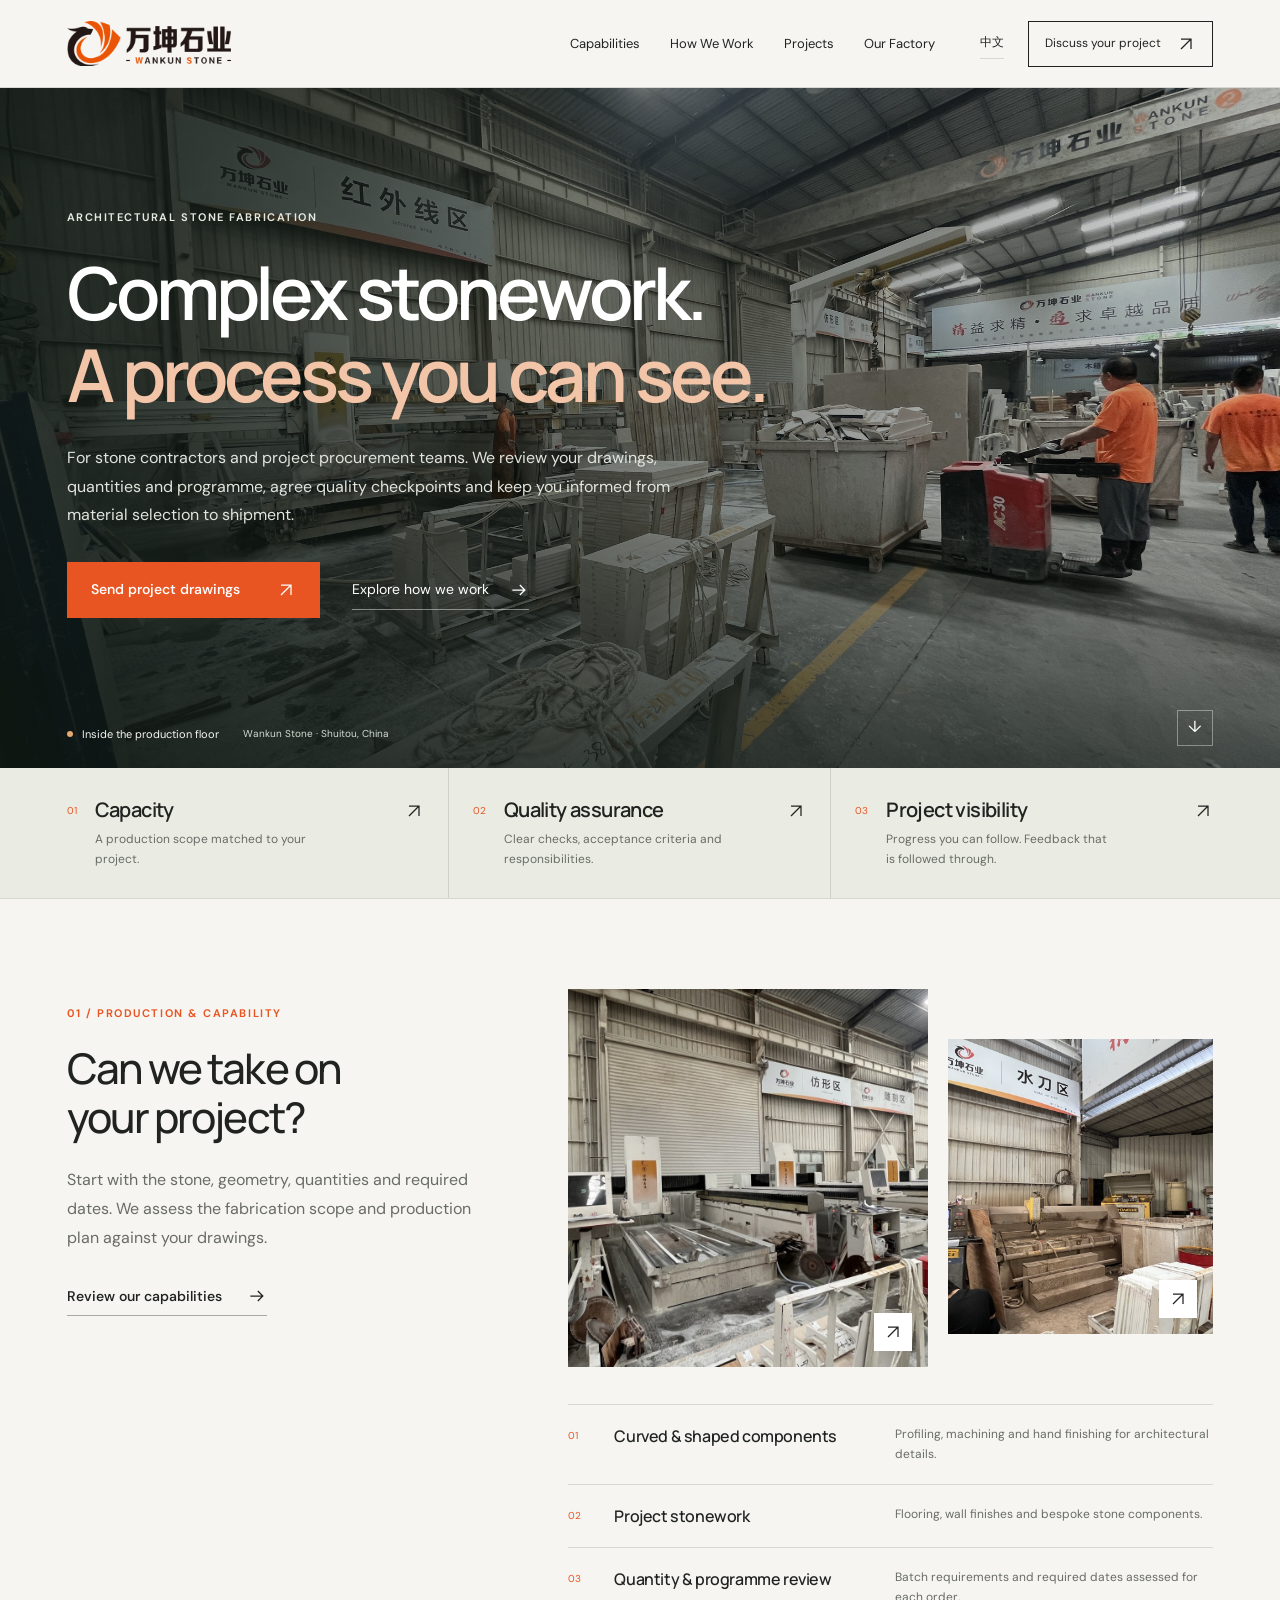
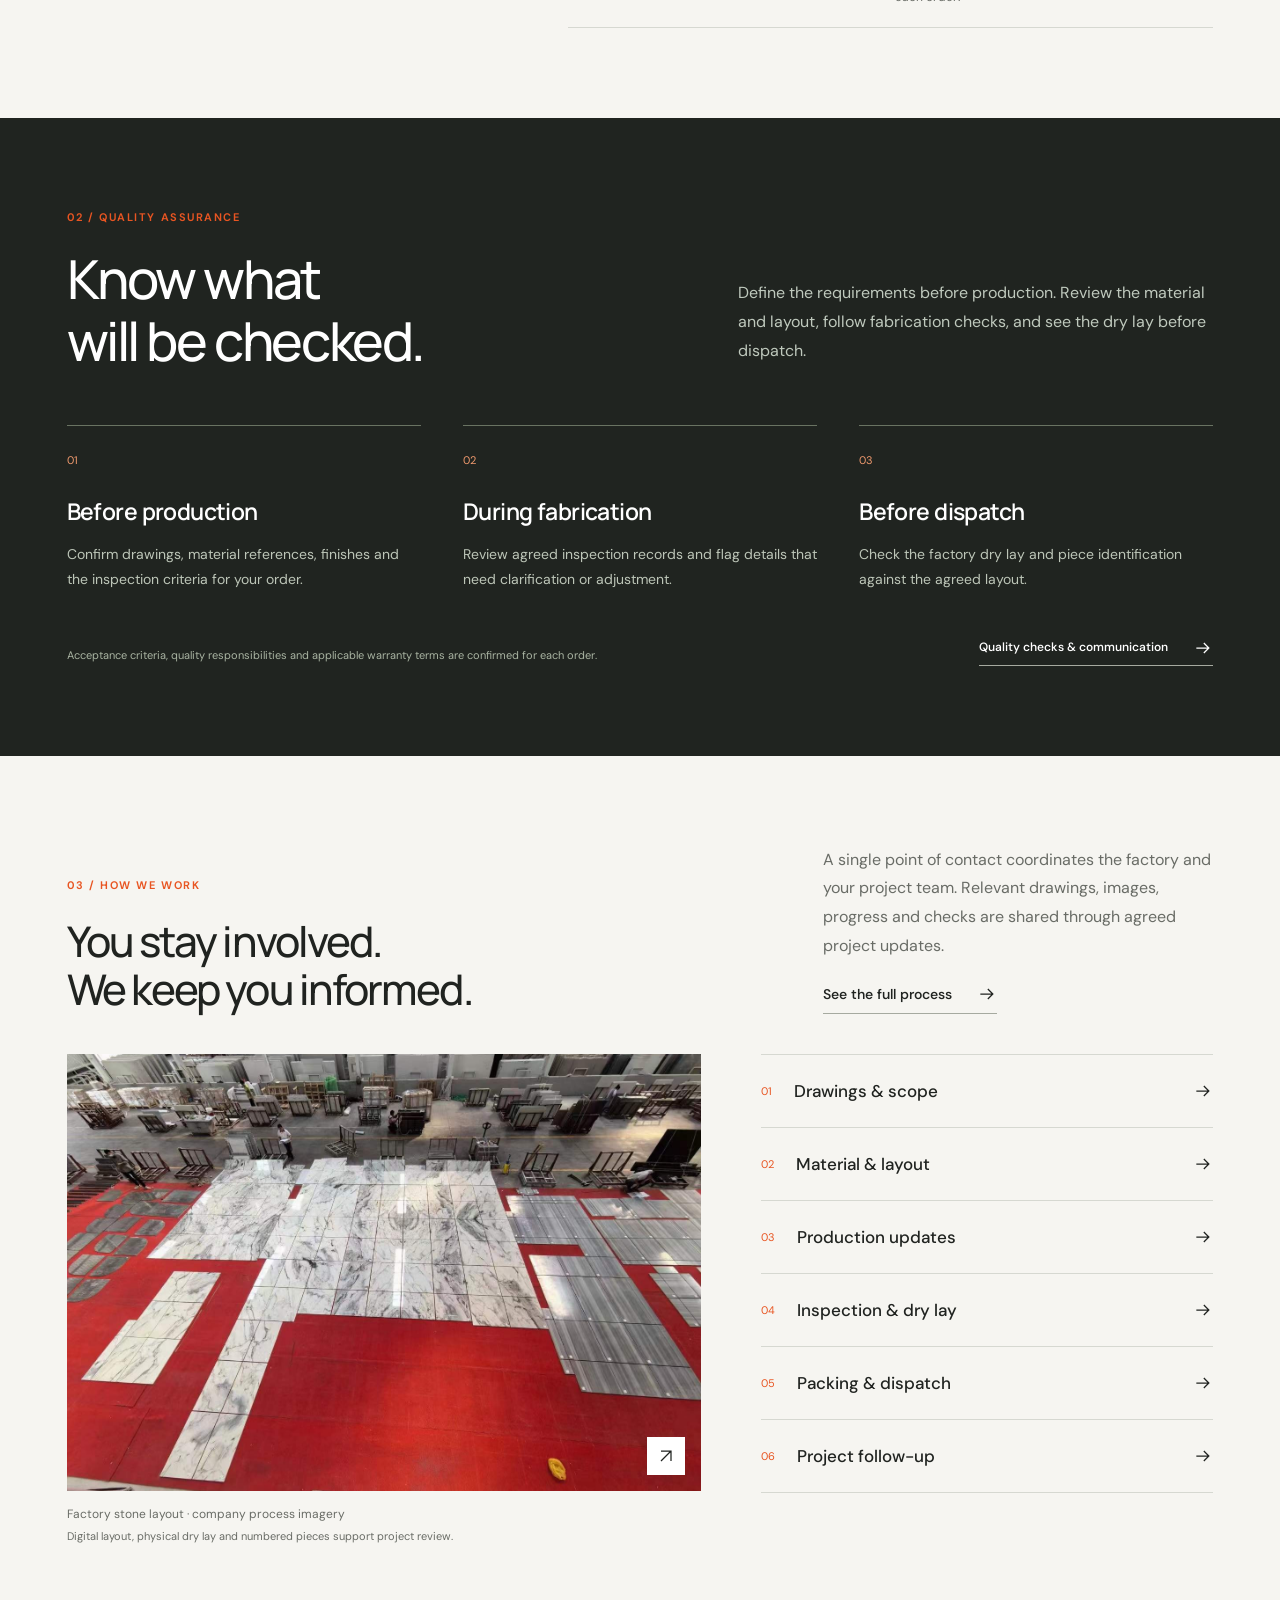
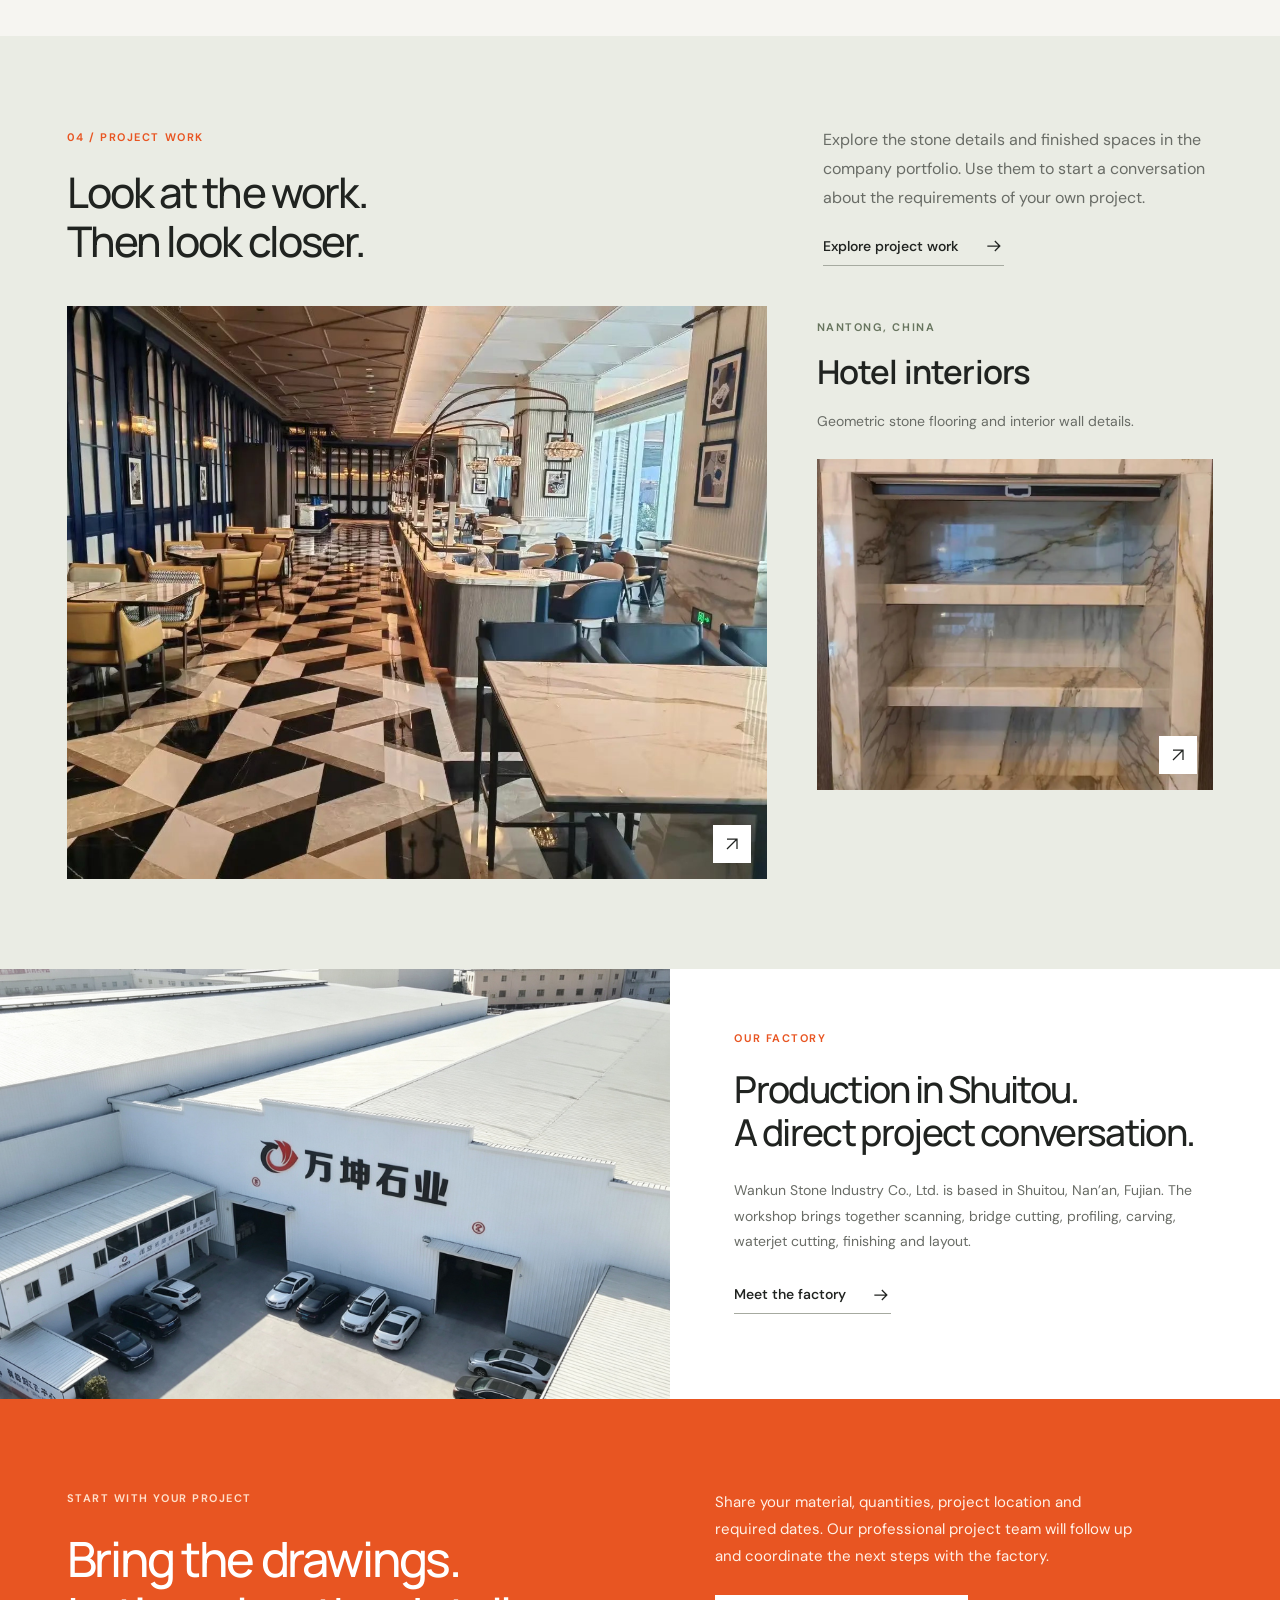
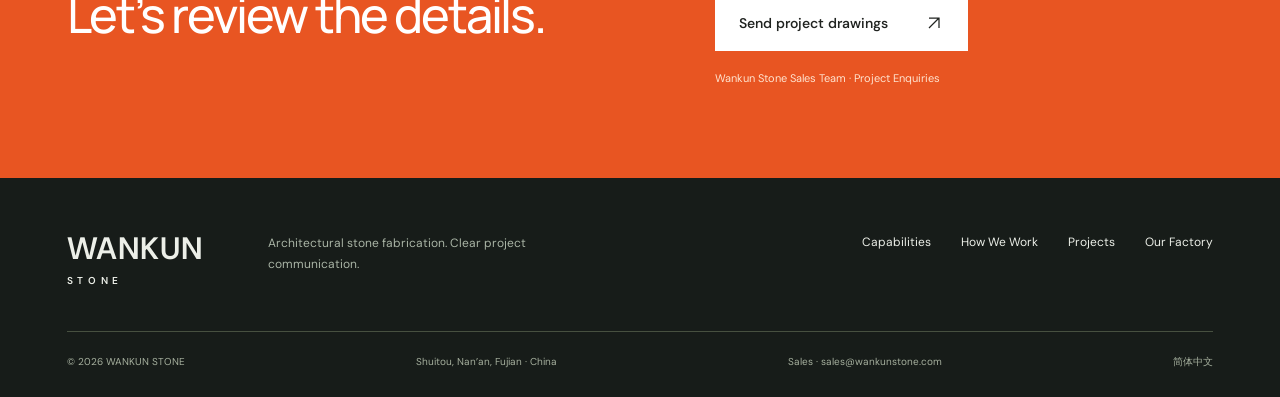
==== index.html @ 8ea5e7fc "Restore official Sales contacts and unify square portfolio photographs" ====
<!doctype html><html lang="en"><head><meta charset="utf-8"/><meta name="viewport" content="width=device-width,initial-scale=1"/><title>WANKUN STONE — Custom & Commercial Stone Fabrication Factory (Singapore & Malaysia Supply)</title><meta name="description" content="Direct stone fabrication factory in Shuitou, China supplying stone importers, contractors & construction projects in Singapore and Malaysia. Cut-to-size slabs, CNC curved stonework & factory dry-lay verification."/><link rel="canonical" href="https://wankunstone.com/"/><link rel="alternate" hreflang="en" href="https://wankunstone.com/"/><link rel="alternate" hreflang="zh-Hans" href="https://wankunstone.com/zh/"/><meta property="og:type" content="website"/><meta property="og:site_name" content="WANKUN STONE"/><meta property="og:title" content="WANKUN STONE — Custom & Commercial Stone Fabrication Factory (Singapore & Malaysia Supply)"/><meta property="og:description" content="Direct stone fabrication factory in Shuitou, China supplying stone importers, contractors & construction projects in Singapore and Malaysia. Cut-to-size slabs, CNC curved stonework & factory dry-lay verification."/><meta property="og:url" content="https://wankunstone.com/"/><meta property="og:image" content="https://wankunstone.com/assets/v2/production-floor.jpg"/><link rel="icon" href="/favicon.svg"/><link rel="stylesheet" href="/assets/index-TnXYKel-.css"/><script id="wankun-schema-jsonld" type="application/ld+json">{"@context":"https://schema.org","@graph":[{"@type":["Organization","ManufacturingBusiness"],"@id":"https://wankunstone.com/#organization","name":"WANKUN STONE (Wankun Stone Industry Co., Ltd. / 万坤石业)","url":"https://wankunstone.com/","logo":"https://wankunstone.com/assets/brand-logo.png","image":"https://wankunstone.com/assets/v2/factory-aerial.jpg","description":"Direct architectural and commercial stone fabrication factory in Shuitou, China. Supplying cut-to-size stone, slabs, CNC curved profiles, waterjet stonework, and factory dry-lay verified stone packages for importers, wholesalers, stone contractors, and construction projects in Singapore and Malaysia.","address":{"@type":"PostalAddress","addressLocality":"Shuitou, Nan'an, Quanzhou","addressRegion":"Fujian","addressCountry":"CN"},"areaServed":[{"@type":"Country","name":"Singapore"},{"@type":"Country","name":"Malaysia"},{"@type":"Country","name":"China"}],"contactPoint":{"@type":"ContactPoint","contactType":"sales and project coordination","name":"Wankun Stone Sales Team","email":"sales@wankunstone.com","availableLanguage":["English","Chinese"]}},{"@type":"Service","@id":"https://wankunstone.com/#service","name":"Custom & Commercial Stone Fabrication for Singapore & Malaysia","provider":{"@id":"https://wankunstone.com/#organization"},"areaServed":["Singapore","Malaysia"],"serviceType":["Cut-to-Size Architectural Stone Supply","Wholesale Marble & Granite Fabrication","CNC Curved & Profiled Stone Machining","Waterjet Stone Medallions & Inlays","Digital Slab Scanning & Pre-Shipment Factory Dry-Lay"]},{"@type":"FAQPage","@id":"https://wankunstone.com/#faq","mainEntity":[{"@type":"Question","name":"What types of stone buyers and projects in Singapore and Malaysia does Wankun Stone supply?","acceptedAnswer":{"@type":"Answer","text":"Wankun Stone supplies all categories of stone fabrication buyers in Singapore and Malaysia, including stone importers and wholesalers, stone sub-contractors, main construction contractors, interior fit-out teams, and developers across commercial buildings, offices, residential projects, retail malls, public works, and hospitality projects."}},{"@type":"Question","name":"How can overseas buyers verify stone quality before shipment from Shuitou, China?","acceptedAnswer":{"@type":"Answer","text":"Every order includes drawing and scope confirmation, slab scanning and layout review before cutting, full-scale factory dry-lay inspection photos, and piece-by-piece numbered crate labelling before dispatch."}}]}]}</script></head><body><div id="root" data-language="en" data-section="home"><link rel="preload" as="image" href="/assets/brand-logo.png"/><link rel="preload" as="image" href="/assets/v2/production-floor.jpg" fetchPriority="high"/><a href="#main" class="skip-link">Skip to content</a><header class="site-header"><a class="brand" href="/" aria-label="WANKUN STONE"><img src="/assets/brand-logo.png" width="164" height="45" alt="WANKUN STONE 万坤石业"/></a><nav id="main-navigation" class="main-nav" aria-label="Main navigation"><a href="/capabilities">Capabilities</a><a href="/how-we-work">How We Work</a><a href="/projects">Projects</a><a href="/about">Our Factory</a><a class="mobile-contact" href="/contact">Discuss your project</a></nav><div class="header-actions"><a class="language-switch" href="/zh" lang="zh-Hans" aria-label="切换至简体中文">中文</a><a class="header-cta" href="/contact">Discuss your project<svg width="20" height="20" viewBox="0 0 24 24" fill="none" stroke="currentColor" stroke-width="1.5" aria-hidden="true"><path d="M6 18 18 6M6 6h12v12"></path></svg></a><button class="menu-toggle" aria-label="Open navigation" aria-expanded="false" aria-controls="main-navigation"><span></span><span></span></button></div></header><main id="main"><section class="hero"><img class="hero-background" src="/assets/v2/production-floor.jpg" alt="Wankun Stone production floor" fetchPriority="high"/><div class="hero-shade"></div><div class="hero-content"><span class="eyebrow">ARCHITECTURAL STONE FABRICATION</span><h1>Complex stonework.<br/><span>A process you can see.</span></h1><p>For stone contractors and project procurement teams. We review your drawings, quantities and programme, agree quality checkpoints and keep you informed from material selection to shipment.</p><div class="hero-actions"><a class="button " href="/contact">Send project drawings<svg width="20" height="20" viewBox="0 0 24 24" fill="none" stroke="currentColor" stroke-width="1.5" aria-hidden="true"><path d="M6 18 18 6M6 6h12v12"></path></svg></a><a class="hero-secondary" href="/how-we-work">Explore how we work<svg width="20" height="20" viewBox="0 0 24 24" fill="none" stroke="currentColor" stroke-width="1.5" aria-hidden="true"><path d="M4 12h15m-6-6 6 6-6 6"></path></svg></a></div></div><div class="hero-caption"><span class="live-mark"></span>Inside the production floor<small>Wankun Stone · Shuitou, China</small></div><a class="scroll-marker" href="#procurement" aria-label="Explore project priorities">↓</a></section><section class="procurement-bar" id="procurement"><a href="/capabilities"><span class="pillar-number">0<!-- -->1</span><div><h2>Capacity</h2><p>A production scope matched to your project.</p></div><svg width="20" height="20" viewBox="0 0 24 24" fill="none" stroke="currentColor" stroke-width="1.5" aria-hidden="true"><path d="M6 18 18 6M6 6h12v12"></path></svg></a><a href="/how-we-work#quality"><span class="pillar-number">0<!-- -->2</span><div><h2>Quality assurance</h2><p>Clear checks, acceptance criteria and responsibilities.</p></div><svg width="20" height="20" viewBox="0 0 24 24" fill="none" stroke="currentColor" stroke-width="1.5" aria-hidden="true"><path d="M6 18 18 6M6 6h12v12"></path></svg></a><a href="/how-we-work"><span class="pillar-number">0<!-- -->3</span><div><h2>Project visibility</h2><p>Progress you can follow. Feedback that is followed through.</p></div><svg width="20" height="20" viewBox="0 0 24 24" fill="none" stroke="currentColor" stroke-width="1.5" aria-hidden="true"><path d="M6 18 18 6M6 6h12v12"></path></svg></a></section><section class="capability-intro section"><div class="section-heading"><span class="eyebrow">01 / PRODUCTION &amp; CAPABILITY</span><h2>Can we take on
your project?</h2><p>Start with the stone, geometry, quantities and required dates. We assess the fabrication scope and production plan against your drawings.</p><a class="text-link" href="/capabilities">Review our capabilities<svg width="20" height="20" viewBox="0 0 24 24" fill="none" stroke="currentColor" stroke-width="1.5" aria-hidden="true"><path d="M4 12h15m-6-6 6 6-6 6"></path></svg></a></div><div class="capability-content"><div class="capability-collage"><button class="photo-button " aria-label="View image: Profiling area"><img src="/assets/capability-profiling.jpg" alt="Profiling area" loading="lazy"/><span class="image-expand"><svg width="20" height="20" viewBox="0 0 24 24" fill="none" stroke="currentColor" stroke-width="1.5" aria-hidden="true"><path d="M6 18 18 6M6 6h12v12"></path></svg></span></button><button class="photo-button " aria-label="View image: Waterjet cutting area"><img src="/assets/capability-waterjet.jpg" alt="Waterjet cutting area" loading="lazy"/><span class="image-expand"><svg width="20" height="20" viewBox="0 0 24 24" fill="none" stroke="currentColor" stroke-width="1.5" aria-hidden="true"><path d="M6 18 18 6M6 6h12v12"></path></svg></span></button></div><div class="capability-rows"><div><span>0<!-- -->1</span><h3>Curved &amp; shaped components</h3><p>Profiling, machining and hand finishing for architectural details.</p></div><div><span>0<!-- -->2</span><h3>Project stonework</h3><p>Flooring, wall finishes and bespoke stone components.</p></div><div><span>0<!-- -->3</span><h3>Quantity &amp; programme review</h3><p>Batch requirements and required dates assessed for each order.</p></div></div></div></section><section class="quality-section section " id="quality"><div class="section-heading"><span class="eyebrow">02 / QUALITY ASSURANCE</span><h2>Know what
will be checked.</h2><p>Define the requirements before production. Review the material and layout, follow fabrication checks, and see the dry lay before dispatch.</p></div><div class="quality-checks"><article><span class="check-number">0<!-- -->1</span><h3>Before production</h3><p>Confirm drawings, material references, finishes and the inspection criteria for your order.</p></article><article><span class="check-number">0<!-- -->2</span><h3>During fabrication</h3><p>Review agreed inspection records and flag details that need clarification or adjustment.</p></article><article><span class="check-number">0<!-- -->3</span><h3>Before dispatch</h3><p>Check the factory dry lay and piece identification against the agreed layout.</p></article></div><div class="quality-bottom"><p>Acceptance criteria, quality responsibilities and applicable warranty terms are confirmed for each order.</p><a class="text-link" href="/how-we-work#quality">Quality checks &amp; communication<svg width="20" height="20" viewBox="0 0 24 24" fill="none" stroke="currentColor" stroke-width="1.5" aria-hidden="true"><path d="M4 12h15m-6-6 6 6-6 6"></path></svg></a></div></section><section class="work-preview section"><div class="section-heading wide-heading"><div><span class="eyebrow">03 / HOW WE WORK</span><h2>You stay involved.
We keep you informed.</h2></div><div><p>A single point of contact coordinates the factory and your project team. Relevant drawings, images, progress and checks are shared through agreed project updates.</p><a class="text-link" href="/how-we-work">See the full process<svg width="20" height="20" viewBox="0 0 24 24" fill="none" stroke="currentColor" stroke-width="1.5" aria-hidden="true"><path d="M4 12h15m-6-6 6 6-6 6"></path></svg></a></div></div><div class="work-preview-grid"><figure><button class="photo-button " aria-label="View image: Factory stone layout · company process imagery"><img src="/assets/v2/dry-lay-overview.jpg" alt="Factory stone layout · company process imagery" loading="lazy"/><span class="image-expand"><svg width="20" height="20" viewBox="0 0 24 24" fill="none" stroke="currentColor" stroke-width="1.5" aria-hidden="true"><path d="M6 18 18 6M6 6h12v12"></path></svg></span></button><figcaption>Factory stone layout · company process imagery<small>Digital layout, physical dry lay and numbered pieces support project review.</small></figcaption></figure><ol><li><a href="/how-we-work#process"><span>0<!-- -->1</span><strong>Drawings &amp; scope</strong><svg width="20" height="20" viewBox="0 0 24 24" fill="none" stroke="currentColor" stroke-width="1.5" aria-hidden="true"><path d="M4 12h15m-6-6 6 6-6 6"></path></svg></a></li><li><a href="/how-we-work#process"><span>0<!-- -->2</span><strong>Material &amp; layout</strong><svg width="20" height="20" viewBox="0 0 24 24" fill="none" stroke="currentColor" stroke-width="1.5" aria-hidden="true"><path d="M4 12h15m-6-6 6 6-6 6"></path></svg></a></li><li><a href="/how-we-work#process"><span>0<!-- -->3</span><strong>Production updates</strong><svg width="20" height="20" viewBox="0 0 24 24" fill="none" stroke="currentColor" stroke-width="1.5" aria-hidden="true"><path d="M4 12h15m-6-6 6 6-6 6"></path></svg></a></li><li><a href="/how-we-work#process"><span>0<!-- -->4</span><strong>Inspection &amp; dry lay</strong><svg width="20" height="20" viewBox="0 0 24 24" fill="none" stroke="currentColor" stroke-width="1.5" aria-hidden="true"><path d="M4 12h15m-6-6 6 6-6 6"></path></svg></a></li><li><a href="/how-we-work#process"><span>0<!-- -->5</span><strong>Packing &amp; dispatch</strong><svg width="20" height="20" viewBox="0 0 24 24" fill="none" stroke="currentColor" stroke-width="1.5" aria-hidden="true"><path d="M4 12h15m-6-6 6 6-6 6"></path></svg></a></li><li><a href="/how-we-work#process"><span>0<!-- -->6</span><strong>Project follow-up</strong><svg width="20" height="20" viewBox="0 0 24 24" fill="none" stroke="currentColor" stroke-width="1.5" aria-hidden="true"><path d="M4 12h15m-6-6 6 6-6 6"></path></svg></a></li></ol></div></section><section class="project-feature section"><div class="section-heading wide-heading"><div><span class="eyebrow">04 / PROJECT WORK</span><h2>Look at the work.
Then look closer.</h2></div><div><p>Explore the stone details and finished spaces in the company portfolio. Use them to start a conversation about the requirements of your own project.</p><a class="text-link" href="/projects">Explore project work<svg width="20" height="20" viewBox="0 0 24 24" fill="none" stroke="currentColor" stroke-width="1.5" aria-hidden="true"><path d="M4 12h15m-6-6 6 6-6 6"></path></svg></a></div></div><div class="project-feature-grid"><button class="photo-button " aria-label="View image: Geometric stone flooring"><img src="/assets/project-hotel-floor.jpg" alt="Geometric stone flooring" loading="lazy"/><span class="image-expand"><svg width="20" height="20" viewBox="0 0 24 24" fill="none" stroke="currentColor" stroke-width="1.5" aria-hidden="true"><path d="M6 18 18 6M6 6h12v12"></path></svg></span></button><div class="project-feature-info"><span class="eyebrow">Nantong, China</span><h3>Hotel interiors</h3><p>Geometric stone flooring and interior wall details.</p><button class="photo-button " aria-label="View image: Stone wall niche"><img src="/assets/v2/project-hotel-detail.jpg" alt="Stone wall niche" loading="lazy"/><span class="image-expand"><svg width="20" height="20" viewBox="0 0 24 24" fill="none" stroke="currentColor" stroke-width="1.5" aria-hidden="true"><path d="M6 18 18 6M6 6h12v12"></path></svg></span></button></div></div></section><section class="factory-strip"><img src="/assets/v2/factory-aerial.jpg" alt="Wankun Stone factory aerial view" loading="lazy"/><div><span class="eyebrow">OUR FACTORY</span><h2>Production in Shuitou.
A direct project conversation.</h2><p>Wankun Stone Industry Co., Ltd. is based in Shuitou, Nan’an, Fujian. The workshop brings together scanning, bridge cutting, profiling, carving, waterjet cutting, finishing and layout.</p><a class="text-link" href="/about">Meet the factory<svg width="20" height="20" viewBox="0 0 24 24" fill="none" stroke="currentColor" stroke-width="1.5" aria-hidden="true"><path d="M4 12h15m-6-6 6 6-6 6"></path></svg></a></div></section><section class="project-cta section"><div><span class="eyebrow">START WITH YOUR PROJECT</span><h2>Bring the drawings.
Let’s review the details.</h2></div><div><p>Share your material, quantities, project location and required dates. Our professional project team will follow up and coordinate the next steps with the factory.</p><a class="button button-light" href="/contact">Send project drawings<svg width="20" height="20" viewBox="0 0 24 24" fill="none" stroke="currentColor" stroke-width="1.5" aria-hidden="true"><path d="M6 18 18 6M6 6h12v12"></path></svg></a><span class="contact-byline">Wankun Stone Sales Team<!-- --> · <!-- -->Project Enquiries</span></div></section></main><footer class="site-footer"><div class="footer-top"><a href="/" class="footer-wordmark">WANKUN<span>STONE</span></a><p>Architectural stone fabrication. Clear project communication.</p><div><a href="/capabilities">Capabilities</a><a href="/how-we-work">How We Work</a><a href="/projects">Projects</a><a href="/about">Our Factory</a></div></div><div class="footer-bottom"><span>© <!-- -->2026<!-- --> WANKUN STONE</span><span>Shuitou, Nan’an, Fujian · China</span><a class="contact-email" href="mailto:sales@wankunstone.com">Sales · sales@wankunstone.com</a><a href="/zh">简体中文</a></div></footer><dialog class="lightbox" aria-label="View image"><button class="lightbox-close" aria-label="Close">×</button></dialog></div><script type="module" src="/assets/index-BSUxLQIM.js"></script></body></html>
---- assets/index-TnXYKel-.css ----
@import "https://fonts.googleapis.com/css2?family=DM+Sans:wght@400;500;600;700&family=Manrope:wght@400;500;600;650;700;750&display=swap";:root{--paper:#f6f5f1;--white:#fff;--ink:#202320;--muted:#696c66;--line:#d6d8d1;--orange:#e85522;--orange-dark:#c94317;--dark:#202420;--gutter:clamp(24px,5.2vw,88px)}*{box-sizing:border-box}html{scroll-behavior:smooth;scroll-padding-top:100px}body{background:var(--paper);color:var(--ink);-webkit-font-smoothing:antialiased;margin:0;font:16px/1.65 DM Sans,Arial,PingFang SC,Microsoft YaHei,sans-serif}a{color:inherit;text-decoration:none}button,input,select,textarea{font:inherit}button{cursor:pointer;color:inherit}a,button,input,select,textarea{-webkit-tap-highlight-color:transparent}button,a{touch-action:manipulation}button:disabled{cursor:wait;opacity:.6}h1,h2,h3,h4,p,figure{margin:0}h1,h2,h3,h4{font-family:Manrope,Arial,PingFang SC,Microsoft YaHei,sans-serif}h1{letter-spacing:-.055em;white-space:pre-line;font-size:clamp(46px,5.7vw,88px);font-weight:600;line-height:1.11}h2{letter-spacing:-.045em;white-space:pre-line;font-size:clamp(34px,3.3vw,50px);font-weight:500;line-height:1.15}h3{letter-spacing:-.025em;font-size:22px;font-weight:600;line-height:1.3}h4{font-size:13px;font-weight:650}p{color:var(--muted);line-height:1.8}img{object-fit:cover;width:100%;display:block}button{border-radius:0}:focus-visible{outline:2px solid var(--orange);outline-offset:5px}.eyebrow{letter-spacing:.14em;text-transform:uppercase;font-size:11px;font-weight:650;line-height:1.7;display:block}.section{padding:90px var(--gutter)}.section-heading .eyebrow{color:var(--orange);margin-bottom:22px}.section-heading h2{margin-bottom:25px}.section-heading>p{max-width:520px}.section-heading .text-link{margin-top:25px}.wide-heading{justify-content:space-between;align-items:flex-end;gap:70px;margin-bottom:40px;display:flex}.wide-heading>div:last-child,.wide-heading>p{max-width:390px}.wide-heading h2{margin-bottom:0}.wide-heading .text-link{margin-top:15px}.button{background:var(--orange);color:#fff;border:1px solid var(--orange);justify-content:space-between;align-items:center;gap:36px;min-height:56px;padding:16px 23px;font-size:14px;font-weight:550;line-height:1.4;transition:background .2s,transform .2s;display:inline-flex}.button:hover{background:var(--orange-dark);transform:translateY(-2px)}.button-light{background:var(--white);border-color:var(--white);color:var(--ink)}.button-light:hover{background:#e9e6dd}.text-link{border-bottom:1px solid #a6aaa0;align-items:center;gap:25px;padding:7px 0;font-size:14px;font-weight:550;display:inline-flex}.text-link svg{transition:transform .2s}.text-link:hover svg{transform:translate(4px)}.photo-button{text-align:left;background:#dfdfd6;border:0;width:100%;padding:0;display:block;position:relative;overflow:hidden}.photo-button img{object-fit:cover;width:100%;height:100%;transition:transform .6s}.photo-button:hover img{transform:scale(1.025)}.image-expand{background:#fff;place-items:center;width:38px;height:38px;display:grid;position:absolute;bottom:16px;right:16px;box-shadow:0 2px 15px #0001}figcaption{color:var(--muted);margin-top:13px;font-size:12px;line-height:1.7}figcaption small{margin-top:3px;font-size:11px;display:block}.site-header{height:88px;padding:0 var(--gutter);background:var(--paper);border-bottom:1px solid var(--line);z-index:30;align-items:center;gap:45px;display:flex;position:relative}.brand{flex-shrink:0;margin-right:auto}.brand img{object-fit:contain;width:164px;height:45px}.main-nav{white-space:nowrap;align-items:center;gap:30px;font-size:13px;display:flex}.main-nav a{padding:8px 0;position:relative}.main-nav a:after{content:"";background:var(--orange);height:2px;transition:right .2s;position:absolute;bottom:0;left:0;right:100%}.main-nav a:hover:after,.main-nav a[aria-current=page]:after{right:0}.header-actions{align-items:center;gap:24px;display:flex}.language-switch{border-bottom:1px solid var(--line);padding:5px 0;font-size:12px}.header-cta{border:1px solid var(--ink);align-items:center;gap:15px;padding:12px 16px;font-size:12px;display:flex}.header-cta:hover{background:var(--ink);color:#fff}.menu-toggle,.mobile-contact{display:none}.hero{isolation:isolate;background:#333c38;align-items:center;min-height:680px;display:flex;position:relative;overflow:hidden}.hero-background{object-position:center;z-index:-3;height:100%;position:absolute;inset:0}.hero-shade{z-index:-2;background:linear-gradient(90deg,#0e1713e0,#0e171380 55%,#0e171329),linear-gradient(#0000 60%,#0d151199);position:absolute;inset:0}.hero-content{padding:70px var(--gutter) 100px;color:#fff;max-width:1200px}.hero .eyebrow{color:#e5e9e0;margin-bottom:26px}.hero h1{letter-spacing:-.055em;font-size:clamp(48px,5.7vw,87px);font-weight:600;line-height:1.12}.hero h1>span{color:#f3c5a8}.hero-content>p{color:#e1e5dd;max-width:630px;margin-top:28px;font-size:16px;line-height:1.8}.hero-actions{align-items:center;gap:32px;margin-top:32px;display:flex}.hero-secondary{color:#fff;border-bottom:1px solid #ffffff70;align-items:center;gap:20px;padding:8px 0;font-size:14px;display:flex}.hero-caption{bottom:25px;left:var(--gutter);color:#f7f7f2;align-items:center;gap:9px;font-size:11px;display:flex;position:absolute}.hero-caption small{color:#d3dbd2;margin-left:15px;font-size:10px}.live-mark{background:#e5a96e;border-radius:50%;width:6px;height:6px}.scroll-marker{bottom:22px;right:var(--gutter);color:#fff;text-align:center;border:1px solid #ffffff60;width:36px;height:36px;line-height:31px;position:absolute}.procurement-bar{padding:0 var(--gutter);border-bottom:1px solid var(--line);background:#eaece4;grid-template-columns:repeat(3,1fr);display:grid}.procurement-bar>a{border-right:1px solid #cdd2c7;align-items:flex-start;gap:18px;padding:28px 24px;display:flex}.procurement-bar>a:first-child{padding-left:0}.procurement-bar>a:last-child{border-right:0;padding-right:0}.procurement-bar>a>svg{flex-shrink:0;margin-top:5px;margin-left:auto}.pillar-number{color:var(--orange);margin-top:7px;font-size:10px}.procurement-bar h2{letter-spacing:-.03em;white-space:normal;font-size:20px;font-weight:600;line-height:1.4}.procurement-bar p{max-width:230px;margin-top:6px;font-size:12px;line-height:1.65}.capability-intro{grid-template-columns:.85fr 1.3fr;align-items:start;gap:80px;display:grid}.capability-intro .section-heading{padding-top:15px}.capability-collage{grid-template-columns:1.15fr .85fr;align-items:start;gap:20px;padding-bottom:37px;display:grid}.capability-collage .photo-button{aspect-ratio:.95}.capability-collage .photo-button:last-child{aspect-ratio:.9;margin-top:50px}.capability-collage img{object-position:center}.capability-rows{border-top:1px solid var(--line)}.capability-rows>div{border-bottom:1px solid var(--line);grid-template-columns:30px 1fr 1.2fr;align-items:start;gap:16px;padding:19px 0;display:grid}.capability-rows>div>span{color:var(--orange);padding-top:4px;font-size:10px}.capability-rows h3{font-size:16px;font-weight:550;line-height:1.5}.capability-rows p{font-size:12px;line-height:1.7}.quality-section{background:var(--dark);color:#fff}.quality-section .section-heading{grid-template-columns:1.2fr 1fr;gap:0 100px;display:grid}.quality-section .eyebrow{grid-column:1/-1}.quality-section .section-heading h2{font-size:clamp(38px,4.2vw,61px);font-weight:500}.quality-section .section-heading>p{color:#bfc9bd;align-self:center;font-size:16px}.quality-checks{grid-template-columns:repeat(3,1fr);gap:42px;margin-top:28px;display:grid}.quality-checks article{border-top:1px solid #697362;padding-top:20px}.check-number{color:#f09a6e;font-size:11px}.quality-checks h3{margin:25px 0 15px;font-size:23px}.quality-checks p{color:#bdc6b8;font-size:14px}.quality-bottom{justify-content:space-between;align-items:flex-end;gap:40px;margin-top:38px;display:flex}.quality-bottom p{color:#a9b4a2;max-width:650px;font-size:11px}.quality-bottom .text-link{white-space:nowrap;font-size:12px}.work-preview{background:#f6f5f1}.work-preview-grid{grid-template-columns:1.4fr 1fr;align-items:start;gap:60px;display:grid}.work-preview-grid figure .photo-button{aspect-ratio:1.45}.work-preview-grid ol{border-top:1px solid var(--line);margin:0;padding:0;list-style:none}.work-preview-grid li{border-bottom:1px solid var(--line)}.work-preview-grid li a{align-items:center;gap:22px;padding:22px 0;display:flex}.work-preview-grid li span{color:var(--orange);font-size:11px}.work-preview-grid li strong{font-size:17px;font-weight:500}.work-preview-grid li svg{margin-left:auto}.project-feature{background:#eaece4}.project-feature-grid{grid-template-columns:1.7fr 1fr;gap:35px;display:grid}.project-feature-grid>.photo-button{aspect-ratio:1.22}.project-feature-info{padding:12px 0 0 15px}.project-feature-info>.eyebrow{color:#68755f}.project-feature-info>h3{margin:15px 0;font-size:33px}.project-feature-info>p{margin-bottom:25px;font-size:14px}.project-feature-info>.photo-button{aspect-ratio:1.2}.factory-strip{background:#fff;grid-template-columns:1.1fr 1fr;display:grid}.factory-strip>img{height:100%;min-height:430px}.factory-strip>div{padding:60px clamp(30px,5vw,80px)}.factory-strip .eyebrow{color:var(--orange)}.factory-strip h2{margin:20px 0 25px;font-size:clamp(30px,2.9vw,44px)}.factory-strip p{font-size:14px}.factory-strip .text-link{margin-top:22px}.project-cta{background:var(--orange);color:#fff;grid-template-columns:1.1fr 1fr;gap:100px;display:grid}.project-cta .eyebrow{color:#ffdfca}.project-cta h2{margin-top:23px;font-size:clamp(38px,3.8vw,56px)}.project-cta>div:last-child{align-self:center}.project-cta p{color:#fff1e6;max-width:430px;margin-bottom:25px;font-size:15px}.contact-byline{color:#ffe4d0;margin-top:18px;font-size:11px;display:block}.site-footer{color:#ecefe8;padding:55px var(--gutter) 27px;background:#171c19}.footer-top{align-items:flex-start;gap:65px;padding-bottom:45px;display:flex}.footer-wordmark{letter-spacing:.02em;font-size:31px;font-weight:600;line-height:1}.footer-wordmark span{letter-spacing:.47em;margin-top:12px;font-size:10px;display:block}.footer-top>p{color:#a9b4a5;max-width:270px;font-size:12px}.footer-top>div{flex-wrap:wrap;gap:30px;margin-left:auto;font-size:12px;display:flex}.footer-bottom{color:#a6b09e;border-top:1px solid #475040;justify-content:space-between;gap:20px;padding-top:22px;font-size:10px;display:flex}.page-intro{padding-top:70px;padding-bottom:55px}.page-intro .eyebrow{color:var(--orange)}.page-intro h1{max-width:1050px;margin:27px 0}.page-intro>p{max-width:760px;font-size:17px}.service-gallery{grid-template-columns:repeat(3,1fr);gap:30px;padding-top:10px;display:grid}.service-gallery .photo-button{aspect-ratio:1.1}.service-gallery .eyebrow{color:var(--orange);margin-top:24px;font-size:9px}.service-gallery h2{white-space:normal;margin:10px 0 15px;font-size:27px}.service-gallery p{font-size:14px}.capacity-brief{background:#eaece4;grid-template-columns:1.1fr 1fr;gap:100px;display:grid}.capacity-brief .eyebrow{color:var(--orange)}.capacity-brief h2{margin:22px 0 25px}.capacity-brief p{max-width:530px;font-size:15px}.capacity-brief .button{margin-top:30px}.capacity-brief dl{margin:0}.capacity-brief dl>div{border-top:1px solid #b9c1b0;padding:18px 0}.capacity-brief dl>div:last-child{border-bottom:1px solid #b9c1b0}.capacity-brief dt{font-size:16px;font-weight:550}.capacity-brief dt span{color:var(--orange);margin-right:16px;font-size:10px}.capacity-brief dd{color:var(--muted);margin:7px 0 0 33px;font-size:13px}.communication-section{background:#eaece4;padding-top:45px}.communication-title{justify-content:space-between;gap:70px;margin-bottom:45px;display:flex}.communication-title .eyebrow{color:var(--orange);max-width:250px}.communication-title h2{max-width:680px}.communication-grid{grid-template-columns:repeat(4,1fr);gap:30px;display:grid}.communication-grid article{border-top:1px solid #b9c1b0;padding-top:16px}.communication-grid article>span{color:var(--orange);font-size:11px}.communication-grid h3{margin:22px 0 15px;font-size:19px}.communication-grid p{font-size:13px}.process-section .section-heading{margin-bottom:40px}.stage-explorer{grid-template-columns:.72fr 1.55fr;gap:45px;display:grid}.stage-tabs{border-top:1px solid var(--line);flex-direction:column;display:flex}.stage-tabs button{border:0;border-bottom:1px solid var(--line);text-align:left;color:var(--muted);background:0 0;align-items:center;gap:18px;padding:23px 16px 23px 0;transition:color .2s,background .2s;display:flex}.stage-tabs button>span{color:var(--muted);font-size:10px}.stage-tabs strong{font-size:15px;font-weight:550}.stage-tabs button>svg{margin-left:auto}.stage-tabs button[aria-selected=true]{color:var(--ink);background:#eaece4;padding-left:16px}.stage-tabs button[aria-selected=true]>span{color:var(--orange)}.stage-panel{background:#fff}.stage-visual .photo-button{aspect-ratio:1.85}.stage-body{padding:28px 32px 32px}.stage-body>.eyebrow{color:var(--orange);font-size:9px}.stage-body>h3{margin:12px 0 16px;font-size:29px}.stage-body>p{font-size:14px}.stage-deliverables{border-top:1px solid var(--line);grid-template-columns:1fr 1fr;gap:30px;margin-top:23px;padding-top:22px;display:grid}.stage-deliverables h4{color:#be461a;margin-bottom:9px;font-size:11px}.stage-deliverables p{font-size:12px;line-height:1.8}.process-note{color:var(--muted);text-align:right;margin-top:18px;font-size:10px}.number-illustration,.feedback-illustration{background:#eaece4;min-height:350px;padding:28px 32px}.number-illustration>.eyebrow,.feedback-illustration>.eyebrow{color:#686f61;font-size:9px}.stone-number-grid{grid-template-columns:repeat(3,1fr);gap:5px;max-width:470px;margin:28px auto 18px;display:grid}.stone-number-grid>span{background:linear-gradient(122deg,#f8f6ef 25%,#b3aba1 26%,#f8f6ef 28%,#e4ded3 55%,#9c9388 57%,#f0ebe1 60%) 0 0/300% 200%;background-position:var(--offset) 50%;border:1px solid #c5bfb4;height:85px;position:relative}.stone-number-grid b{background:#fff;padding:3px 7px;font-size:10px;font-weight:600;position:absolute;bottom:6px;left:6px}.number-illustration>p{max-width:470px;margin:auto;font-size:11px}.feedback-illustration>div{border-bottom:1px solid #c6ccbf;align-items:center;gap:18px;padding:17px 0;display:flex}.feedback-illustration>div>span:first-child{color:var(--orange);font-size:10px}.feedback-illustration>div>strong{font-size:17px;font-weight:500}.feedback-illustration>div>span:last-child:not(:first-child){margin-left:auto}.vein-section{background:#fff}.vein-evidence{grid-template-columns:repeat(3,1fr);gap:25px;display:grid}.vein-evidence .photo-button{aspect-ratio:1.45}.vein-steps{grid-template-columns:repeat(4,1fr);gap:28px;margin:42px 0 0;padding:0;list-style:none;display:grid}.vein-steps li{border-top:1px solid var(--line);padding-top:17px}.vein-steps li>span{color:var(--orange);font-size:10px}.vein-steps h3{margin:20px 0 12px;font-size:18px}.vein-steps p{font-size:12px}.warranty-section{grid-template-columns:1fr 1fr;gap:20px 80px;display:grid}.warranty-section>.eyebrow{color:var(--orange);grid-column:1/-1}.warranty-section>p{align-self:center;font-size:15px}.warranty-section>.text-link{grid-column:2;justify-self:start}.project-page{padding-top:5px}.project-main .photo-button{aspect-ratio:1.8}.project-description{grid-template-columns:1fr 1fr;gap:80px;margin:35px 0 55px;display:grid}.project-description .eyebrow{color:var(--orange)}.project-description h2{margin:15px 0;font-size:42px}.project-description p{font-size:14px}.project-description dl{margin:0}.project-description dl>div{border-top:1px solid var(--line);grid-template-columns:110px 1fr;gap:15px;padding:13px 0;font-size:13px;display:grid}.project-description dt{color:var(--muted)}.project-description dd{margin:0}.project-details{grid-template-columns:1fr 1fr;gap:30px;display:grid}.project-details .photo-button{aspect-ratio:.95}.portfolio-note{margin-top:30px;font-size:12px}.factory-panorama{margin:0 var(--gutter)}.factory-panorama .photo-button{aspect-ratio:2.4}.factory-facts{grid-template-columns:1.1fr 1fr;gap:100px;display:grid}.factory-facts .eyebrow{color:var(--orange)}.factory-facts h2{margin:20px 0}.factory-facts p{font-size:15px}.factory-facts dl{margin:0}.factory-facts dl>div{border-top:1px solid var(--line);padding:20px 0}.factory-facts dt{color:var(--muted);font-size:11px}.factory-facts dd{margin:9px 0 0;font-size:15px}.production-section{background:#fff}.production-section .section-heading{margin-bottom:35px}.production-grid{grid-template-columns:1fr 1fr;gap:35px;display:grid}.production-grid .photo-button{aspect-ratio:1.65}.production-grid figcaption{font-size:15px}.faq-section{grid-template-columns:.8fr 1.2fr;gap:90px;display:grid}.faq-section>div:first-child .eyebrow{color:var(--orange);margin-bottom:20px}.faq-section details{border-top:1px solid #bfc6b7}.faq-section details:last-child{border-bottom:1px solid #bfc6b7}.faq-section summary{cursor:pointer;justify-content:space-between;gap:25px;padding:23px 0;font-size:15px;line-height:1.6;list-style:none;display:flex}.faq-section summary::-webkit-details-marker{display:none}.faq-section summary>span{font-size:20px}.faq-section details[open] summary>span{transform:rotate(45deg)}.faq-section details p{padding-bottom:25px;font-size:14px}.contact-layout{grid-template-columns:.85fr 1.1fr;gap:100px;padding-top:65px;display:grid}.contact-layout aside>.eyebrow{color:var(--orange)}.contact-layout h1{margin:25px 0;font-size:clamp(42px,4.2vw,64px)}.contact-layout aside>p{max-width:420px;font-size:15px}.contact-person{align-items:center;gap:15px;margin-top:35px;display:flex}.person-mark{background:#e7ebe0;border-radius:50%;place-items:center;width:48px;height:48px;font-size:13px;display:grid}.contact-person strong{font-size:18px;font-weight:550;display:block}.contact-person small{color:var(--muted);margin-top:3px;font-size:12px;display:block}.contact-preparation{border-top:1px solid var(--line);max-width:420px;margin-top:35px;padding-top:25px}.contact-preparation .eyebrow{font-size:10px}.contact-preparation ul{margin:20px 0 25px;padding:0;list-style:none}.contact-preparation li{border-bottom:1px solid var(--line);padding:10px 0;font-size:13px}.contact-preparation li:before{content:"+";color:var(--orange);margin-right:13px}.contact-preparation h3{margin-bottom:12px;font-size:17px}.contact-preparation p{font-size:13px}.enquiry-form{padding-top:3px;position:relative}.required-note{margin-bottom:25px;font-size:11px}.form-grid{grid-template-columns:1fr 1fr;gap:23px 22px;display:grid}.form-grid label,.message-label,.field-label{font-size:12px;font-weight:500;line-height:1.5;display:block}.form-grid input,.form-grid select,.message-label textarea{width:100%;color:var(--ink);background:#fff;border:1px solid #c8cec1;border-radius:0;min-width:0;height:47px;margin-top:9px;padding:13px 12px;font-size:13px;display:block}.form-grid input::placeholder,.message-label textarea::placeholder{color:#8c9385;font-size:12px}.message-label{margin-top:24px}.message-label textarea{resize:vertical;height:auto;min-height:135px;line-height:1.7}.file-field{margin-top:25px}.field-label small{color:var(--muted);font-size:11px;font-weight:400}.file-drop{text-align:center;cursor:pointer;background:#eaece44f;border:1px dashed #aeb6a3;flex-direction:column;justify-content:center;align-items:center;gap:11px;margin-top:10px;padding:25px 18px;display:flex;position:relative}.file-drop strong{font-size:12px;font-weight:500}.file-drop small{color:var(--muted);font-size:10px;line-height:1.6}.file-drop input{opacity:0;cursor:pointer;width:100%;height:100%;position:absolute;inset:0}.file-drop:focus-within{outline:2px solid var(--orange);outline-offset:3px}.file-list{margin:8px 0;padding:0;list-style:none}.file-list li{border-bottom:1px solid var(--line);overflow-wrap:anywhere;justify-content:space-between;align-items:center;gap:15px;padding:8px 0;font-size:12px;display:flex}.file-list small{color:var(--muted);white-space:nowrap;font-size:10px}.file-list button{background:0 0;border:0;padding:5px 8px;font-size:20px}.consent{align-items:flex-start;gap:10px;margin:25px 0 12px;font-size:11px;line-height:1.7;display:flex}.consent input{width:15px;height:15px;accent-color:var(--orange);flex-shrink:0;margin:3px 0 0}.fine-print{font-size:11px;line-height:1.7}.form-submit{min-width:235px;margin-top:25px}.form-error{color:#923d2d;background:#f5e7df;margin-top:18px;padding:12px;font-size:13px}.honey{width:1px;height:1px;position:absolute;left:-10000px;overflow:hidden}.enquiry-success{border:1px solid var(--line);background:#eaece4;align-self:start;padding:40px 30px}.success-icon{border:1px solid #81916f;border-radius:50%;place-items:center;width:55px;height:55px;margin-bottom:30px;font-size:25px;display:grid}.enquiry-success h2{margin-bottom:20px;font-size:32px}.enquiry-success p{margin-bottom:30px;font-size:14px}.reference-number{overflow-wrap:anywhere;margin-top:10px;font-size:18px;font-weight:550;display:block}.enquiry-success .button{margin-top:30px}.lightbox{background:var(--paper);max-width:95vw;max-height:94vh;color:var(--ink);border:0;padding:40px}.lightbox::backdrop{background:#0b120ff0}.lightbox figure{margin:0}.lightbox img{object-fit:contain;width:auto;max-width:83vw;max-height:76vh}.lightbox figcaption{margin-top:15px;font-size:13px}.lightbox-close{background:0 0;border:0;padding:0 9px;font-size:30px;position:absolute;top:1px;right:5px}.skip-link{z-index:100;background:var(--ink);color:#fff;padding:12px;position:fixed;top:-100px;left:20px}.skip-link:focus{top:10px}html[lang=zh-Hans] h1{letter-spacing:-.035em;font-weight:500;line-height:1.2}html[lang=zh-Hans] h2{letter-spacing:-.025em;line-height:1.35}html[lang=zh-Hans] .hero h1{font-size:clamp(45px,5.4vw,78px)}@media (width>=1550px){.hero{min-height:760px}.hero-content{max-width:1330px}.hero h1{font-size:96px}.hero-content>p{max-width:670px;font-size:18px}.main-nav{gap:40px;font-size:14px}}@media (width<=1150px){.site-header{gap:25px;padding:0 30px}.main-nav{gap:20px;font-size:12px}.header-actions{gap:18px}.header-cta{gap:9px;padding:12px;font-size:11px}.brand img{width:140px;height:auto}.hero{min-height:640px}.hero h1{font-size:69px}.hero-content{padding-top:65px}.capability-intro{grid-template-columns:.9fr 1.1fr;gap:45px}.capability-rows>div{grid-template-columns:20px 1fr}.capability-rows p{grid-column:2}.capability-rows h3{font-size:17px}.wide-heading{gap:40px}.wide-heading>div:last-child,.wide-heading>p{max-width:330px}.work-preview-grid{grid-template-columns:1.2fr 1fr;gap:35px}.work-preview-grid li a{padding:19px 0}.work-preview-grid li strong{font-size:15px}.quality-section .section-heading{gap:0 50px}.quality-checks{gap:30px}.project-cta{gap:55px}.footer-top{gap:40px}.footer-top>div{gap:20px}.contact-layout{gap:55px}.stage-explorer{gap:30px}.stage-tabs button{gap:12px}.stage-tabs strong{font-size:13px}.capacity-brief,.factory-facts{gap:55px}}@media (width<=850px){.site-header{height:78px;padding:0 24px}.brand img{width:145px}.header-cta{display:none}.main-nav{background:var(--paper);border-bottom:1px solid var(--line);flex-direction:column;align-items:flex-start;gap:0;padding:18px 24px 28px;display:none;position:absolute;top:77px;left:0;right:0}.main-nav.is-open{display:flex}.main-nav a{width:100%;padding:12px 0;font-size:16px}.main-nav .mobile-contact{display:block}.menu-toggle{background:0 0;border:0;flex-direction:column;justify-content:center;gap:6px;width:35px;height:35px;padding:8px;display:flex}.menu-toggle span{background:var(--ink);width:23px;height:1px}.hero{min-height:620px}.hero h1{font-size:60px}.hero-content>p{max-width:570px;font-size:15px}.procurement-bar{padding:0 24px}.procurement-bar>a{gap:11px;padding:24px 18px}.procurement-bar h2{font-size:18px}.procurement-bar p{font-size:11px}.procurement-bar>a>svg{display:none}.section{padding-top:65px;padding-bottom:65px}.capability-intro{grid-template-columns:1fr;gap:40px}.capability-intro .section-heading{max-width:650px}.capability-content{grid-template-columns:1.1fr 1fr;align-items:start;gap:35px;display:grid}.capability-collage{padding:0;display:block}.capability-collage .photo-button:first-child{aspect-ratio:1.1}.capability-collage .photo-button:last-child{display:none}.capability-rows>div:first-child{padding-top:16px}.capability-rows h3{font-size:16px}.capability-rows p{font-size:12px}.quality-section .section-heading h2{font-size:43px}.quality-section .section-heading>p{font-size:14px}.quality-checks h3{font-size:19px}.quality-checks p{font-size:13px}.quality-bottom{flex-direction:column;align-items:flex-start;gap:20px}.quality-bottom p{max-width:600px}.wide-heading{gap:35px}.wide-heading>div:last-child,.wide-heading>p{max-width:300px;font-size:14px}.work-preview-grid{grid-template-columns:1fr 1fr;gap:30px}.work-preview-grid figure .photo-button{aspect-ratio:.92}.work-preview-grid li a{gap:15px;padding:17px 0}.work-preview-grid li strong{font-size:14px}.project-feature-grid{grid-template-columns:1.3fr 1fr;gap:25px}.project-feature-info{padding:10px 0}.project-feature-info>h3{font-size:28px}.project-feature-grid>.photo-button{aspect-ratio:.85}.factory-strip h2{font-size:32px}.factory-strip>div{padding:40px 30px}.factory-strip>img{min-height:450px}.project-cta h2{font-size:41px}.footer-top{flex-wrap:wrap;gap:30px}.footer-top>div{width:100%;margin-left:0}.footer-bottom{flex-wrap:wrap;justify-content:flex-start;gap:14px 25px}.service-gallery{gap:20px}.service-gallery h2{font-size:23px}.service-gallery p{font-size:13px}.service-gallery .photo-button{aspect-ratio:.85}.communication-title{display:block}.communication-title h2{margin-top:22px}.communication-grid{grid-template-columns:1fr 1fr;gap:30px}.stage-explorer{grid-template-columns:1fr;gap:25px}.stage-tabs{grid-template-columns:1fr 1fr;display:grid}.stage-tabs button{padding:17px 12px}.stage-tabs button[aria-selected=true]{padding-left:12px}.stage-tabs strong{font-size:14px}.vein-steps{grid-template-columns:1fr 1fr;gap:30px}.warranty-section{gap:20px 35px}.project-description{gap:35px}.project-description h2{font-size:36px}.project-description dl>div{grid-template-columns:80px 1fr;font-size:12px}.factory-facts{gap:35px}.factory-facts h2{font-size:35px}.faq-section{grid-template-columns:1fr;gap:35px}.contact-layout{grid-template-columns:1fr;gap:40px}.contact-layout aside{max-width:650px}.contact-preparation{display:none}.contact-layout h1{font-size:54px}.contact-layout aside>p{max-width:600px}.contact-person{margin-top:25px}.enquiry-form{max-width:750px}.capacity-brief{gap:40px}.capacity-brief h2{font-size:36px}}@media (width<=600px){:root{--gutter:24px}.hero{align-items:flex-start;min-height:625px}.hero-content{padding:47px 24px 90px}.hero .eyebrow{margin-bottom:28px;font-size:9px}.hero h1{letter-spacing:-.05em;font-size:47px;line-height:1.15}.hero-content>p{margin-top:25px;font-size:14px;line-height:1.8}.hero-shade{background:linear-gradient(90deg,#101b15db,#101b1580),linear-gradient(#0000 35%,#101b15dd)}.hero-background{object-position:63% center}.hero-actions{flex-direction:column;align-items:flex-start;gap:18px;margin-top:27px}.hero-actions .button{padding:16px 20px;font-size:13px}.hero-secondary{padding:5px 0;font-size:12px}.hero-caption{flex-wrap:wrap;gap:7px;max-width:270px;font-size:9px;bottom:23px;left:24px}.hero-caption small{width:100%;margin:0 0 0 13px;font-size:9px}.scroll-marker{width:31px;height:31px;line-height:27px;bottom:24px;right:24px}.procurement-bar{padding:0 24px;display:block}.procurement-bar>a,.procurement-bar>a:first-child,.procurement-bar>a:last-child{border:0;border-bottom:1px solid #c9cfc1;align-items:center;gap:18px;padding:19px 0}.procurement-bar>a:last-child{border-bottom:0}.procurement-bar h2{font-size:19px}.procurement-bar p{max-width:none;margin-top:4px;font-size:11px}.pillar-number{margin:0}.procurement-bar>a>svg{margin-left:auto;display:block}.section{padding:50px 24px}.section-heading .eyebrow{margin-bottom:19px;font-size:10px}.section-heading h2{margin-bottom:22px;font-size:36px}.section-heading>p{font-size:14px}.capability-intro{gap:30px}.capability-content{display:block}.capability-collage{grid-template-columns:1.1fr .9fr;gap:14px;margin-bottom:30px;display:grid}.capability-collage .photo-button:first-child{aspect-ratio:1}.capability-collage .photo-button:last-child{aspect-ratio:.9;margin-top:30px;display:block}.capability-rows>div{grid-template-columns:22px 1fr;gap:9px 14px}.capability-rows h3{font-size:18px}.capability-rows p{font-size:13px}.quality-section .section-heading{display:block}.quality-section .section-heading h2{margin-bottom:22px;font-size:42px}.quality-section .section-heading>p{font-size:14px}.quality-checks{grid-template-columns:1fr;gap:24px;margin-top:30px}.quality-checks article{grid-template-columns:27px 1fr;gap:8px 15px;padding-top:18px;display:grid}.check-number{padding-top:3px}.quality-checks h3{margin:0;font-size:21px}.quality-checks p{grid-column:2;font-size:13px}.quality-bottom{gap:15px;margin-top:27px}.quality-bottom p{font-size:10px}.quality-bottom .text-link{white-space:normal;font-size:12px}.wide-heading{margin-bottom:28px;display:block}.wide-heading>div:last-child,.wide-heading>p{max-width:none;margin-top:23px;font-size:14px}.wide-heading h2{font-size:36px}.wide-heading>div:last-child>p{font-size:14px}.work-preview-grid{grid-template-columns:1fr;gap:28px}.work-preview-grid figure .photo-button{aspect-ratio:1.25}.work-preview-grid li a{gap:18px;padding:19px 0}.work-preview-grid li strong{font-size:16px}.project-feature-grid{grid-template-columns:1fr;gap:25px}.project-feature-grid>.photo-button{aspect-ratio:1.2}.project-feature-info{grid-template-columns:1fr 1fr;gap:8px 20px;padding:0;display:grid}.project-feature-info>.eyebrow{grid-column:1;font-size:9px}.project-feature-info>h3{grid-column:1;margin:7px 0;font-size:26px}.project-feature-info>p{grid-column:1;margin-bottom:0;font-size:12px}.project-feature-info>.photo-button{aspect-ratio:.95;grid-area:1/2/4;height:100%}.factory-strip{grid-template-columns:1fr}.factory-strip>img{height:250px;min-height:0}.factory-strip>div{padding:40px 24px}.factory-strip h2{font-size:34px}.factory-strip p{font-size:14px}.project-cta{grid-template-columns:1fr;gap:30px}.project-cta h2{font-size:43px}.project-cta p{font-size:14px}.project-cta .button{font-size:13px}.site-footer{padding:40px 24px 25px}.footer-top{gap:27px;padding-bottom:30px}.footer-wordmark{font-size:27px}.footer-top>p{max-width:180px;font-size:11px}.footer-top>div{grid-template-columns:1fr 1fr;gap:13px;font-size:12px;display:grid}.footer-bottom{gap:13px 20px;font-size:9px}.footer-bottom>span:first-child{width:100%}.page-intro{padding-top:42px;padding-bottom:35px}.page-intro h1{margin:23px 0;font-size:45px}.page-intro>p{font-size:14px}.service-gallery{grid-template-columns:1fr;gap:35px;padding-top:5px}.service-gallery .photo-button{aspect-ratio:1.4}.service-gallery h2{font-size:27px}.service-gallery p{font-size:14px}.capacity-brief{grid-template-columns:1fr;gap:35px}.capacity-brief h2{font-size:37px}.capacity-brief p{font-size:14px}.capacity-brief dt{font-size:17px}.capacity-brief dd{font-size:13px}.communication-section{padding-top:35px}.communication-title{margin-bottom:30px}.communication-title h2{font-size:35px}.communication-grid{gap:30px 20px}.communication-grid h3{margin:18px 0 12px;font-size:18px}.communication-grid p{font-size:12px}.stage-tabs button{gap:9px;padding:14px 8px}.stage-tabs button[aria-selected=true]{padding-left:8px}.stage-tabs button>span{font-size:9px}.stage-tabs strong{font-size:12px}.stage-tabs button>svg{width:15px}.stage-visual .photo-button{aspect-ratio:1.5}.stage-body{padding:24px 22px}.stage-body>h3{font-size:27px}.stage-body>p{font-size:13px}.stage-deliverables{grid-template-columns:1fr;gap:20px;margin-top:20px;padding-top:20px}.stage-deliverables h4{font-size:12px}.stage-deliverables p{font-size:13px}.process-note{text-align:left;font-size:9px}.number-illustration,.feedback-illustration{min-height:300px;padding:24px 20px}.stone-number-grid>span{height:68px}.number-illustration>p{font-size:11px}.feedback-illustration>div>strong{font-size:15px}.vein-evidence{grid-template-columns:1fr;gap:25px}.vein-steps{gap:26px 20px;margin-top:32px}.vein-steps h3{margin:18px 0 11px;font-size:17px}.vein-steps p{font-size:12px}.warranty-section{display:block}.warranty-section h2{margin:22px 0;font-size:36px}.warranty-section>p{font-size:14px}.warranty-section>.text-link{margin-top:22px}.project-page{padding-top:5px}.project-main .photo-button{aspect-ratio:1.15}.project-description{grid-template-columns:1fr;gap:25px;margin:28px 0 35px}.project-description h2{font-size:35px}.project-description dl>div{grid-template-columns:95px 1fr;font-size:13px}.project-details{grid-template-columns:1fr;gap:28px}.project-details .photo-button{aspect-ratio:1.1}.portfolio-note{margin-top:24px;font-size:11px}.factory-panorama{margin:0 24px}.factory-panorama .photo-button{aspect-ratio:1.4}.factory-facts{grid-template-columns:1fr;gap:30px}.factory-facts h2{font-size:35px}.factory-facts p{font-size:14px}.production-grid{grid-template-columns:1fr;gap:28px}.production-grid .photo-button{aspect-ratio:1.5}.production-grid figcaption{font-size:14px}.faq-section{gap:30px}.faq-section h2{font-size:36px}.faq-section summary{font-size:14px}.faq-section details p{font-size:13px}.contact-layout{gap:35px;padding-top:40px}.contact-layout h1{font-size:45px}.contact-layout aside>p{font-size:14px}.form-grid{gap:20px 16px}.form-grid label{font-size:11px}.form-grid input,.form-grid select{padding:11px 9px;font-size:12px}.form-grid input::placeholder{font-size:10px}.file-drop small{font-size:9px}.form-submit{width:100%}.enquiry-success{padding:30px 23px}.enquiry-success h2{font-size:30px}.lightbox{padding:30px 15px 20px}.lightbox img{max-width:86vw}.lightbox figcaption{font-size:11px}html[lang=zh-Hans] .hero h1{font-size:47px}}@media (prefers-reduced-motion:reduce){html{scroll-behavior:auto}*,:before,:after{transition:none!important;animation:none!important}}.contact-email{overflow-wrap:anywhere}.contact-person .contact-email{margin-top:8px;font-size:14px;display:block}.email-enquiry{align-self:start}.email-enquiry h2{margin-bottom:24px;font-size:clamp(28px,4vw,42px);line-height:1.15}.email-enquiry p{margin-bottom:20px;line-height:1.7}.email-enquiry .button{margin:12px 0 24px}.email-enquiry .business-email{overflow-wrap:anywhere;margin-bottom:24px;font-size:clamp(17px,2vw,22px);display:block}.portfolio-intro{padding-bottom:36px}.portfolio-intro h1{font-size:clamp(40px,4.5vw,68px)}.craft-index{grid-template-columns:repeat(4,minmax(0,1fr));gap:22px;padding-top:0;padding-bottom:36px;display:grid}.craft-index a{border-top:1px solid var(--line);align-items:center;gap:12px;padding:17px 0;font-size:12px;line-height:1.5;display:flex}.craft-index a>span{color:var(--orange);font-size:11px}.craft-index svg{flex-shrink:0;width:16px;margin-left:auto}.craft-section,.existing-project{border-top:1px solid var(--line);padding-top:42px;padding-bottom:48px;scroll-margin-top:100px}.craft-heading{justify-content:space-between;align-items:end;gap:60px;margin-bottom:28px;display:flex}.craft-heading>div{max-width:650px}.craft-heading .eyebrow{color:var(--orange);margin-bottom:16px}.craft-heading h2{font-size:clamp(26px,2.7vw,36px)}.craft-heading>p{max-width:420px;font-size:14px}.craft-grid{grid-template-columns:repeat(4,minmax(0,1fr));align-items:start;gap:22px;display:grid}.craft-grid figure{min-width:0}.craft-grid .craft-photo{aspect-ratio:1;box-shadow:none;background:0 0;border:0;padding:0}.craft-grid .craft-photo img{object-fit:cover;width:100%;height:100%}.craft-grid figcaption{color:var(--muted);padding-top:13px;font-size:12px;line-height:1.7}.portfolio-facts{border-top:1px solid var(--line);flex-wrap:wrap;gap:20px 45px;margin-top:27px;padding-top:20px;display:flex}.portfolio-facts dt{color:var(--muted);margin-bottom:5px;font-size:11px}.portfolio-facts dd{margin:0;font-size:13px}.existing-project .portfolio-note{max-width:760px;margin-top:22px;font-size:11px}@media (width<=1100px){.craft-grid{grid-template-columns:repeat(3,minmax(0,1fr))}.craft-index{grid-template-columns:repeat(2,minmax(0,1fr))}.craft-heading{align-items:start;gap:30px}.craft-heading>p{max-width:330px}}@media (width<=800px){.craft-grid{grid-template-columns:repeat(2,minmax(0,1fr))}.craft-heading{display:block}.craft-heading>p{max-width:600px;margin-top:16px}}@media (width<=600px){.portfolio-intro{padding-top:34px;padding-bottom:26px}.portfolio-intro h1{font-size:39px}.craft-index{gap:0 20px;padding-bottom:26px}.craft-index a{gap:8px;font-size:11px}.craft-section,.existing-project{padding-top:30px;padding-bottom:34px}.craft-heading{margin-bottom:22px}.craft-heading h2{font-size:28px}.craft-heading .eyebrow{font-size:9px}.craft-heading>p{font-size:13px}.craft-grid{gap:22px 16px}.craft-grid figcaption{padding-top:10px;font-size:11px}.portfolio-facts{gap:18px 28px;margin-top:24px}.craft-grid .image-expand{width:27px;height:27px;bottom:7px;right:7px}.craft-grid .image-expand svg{width:16px;height:16px}}
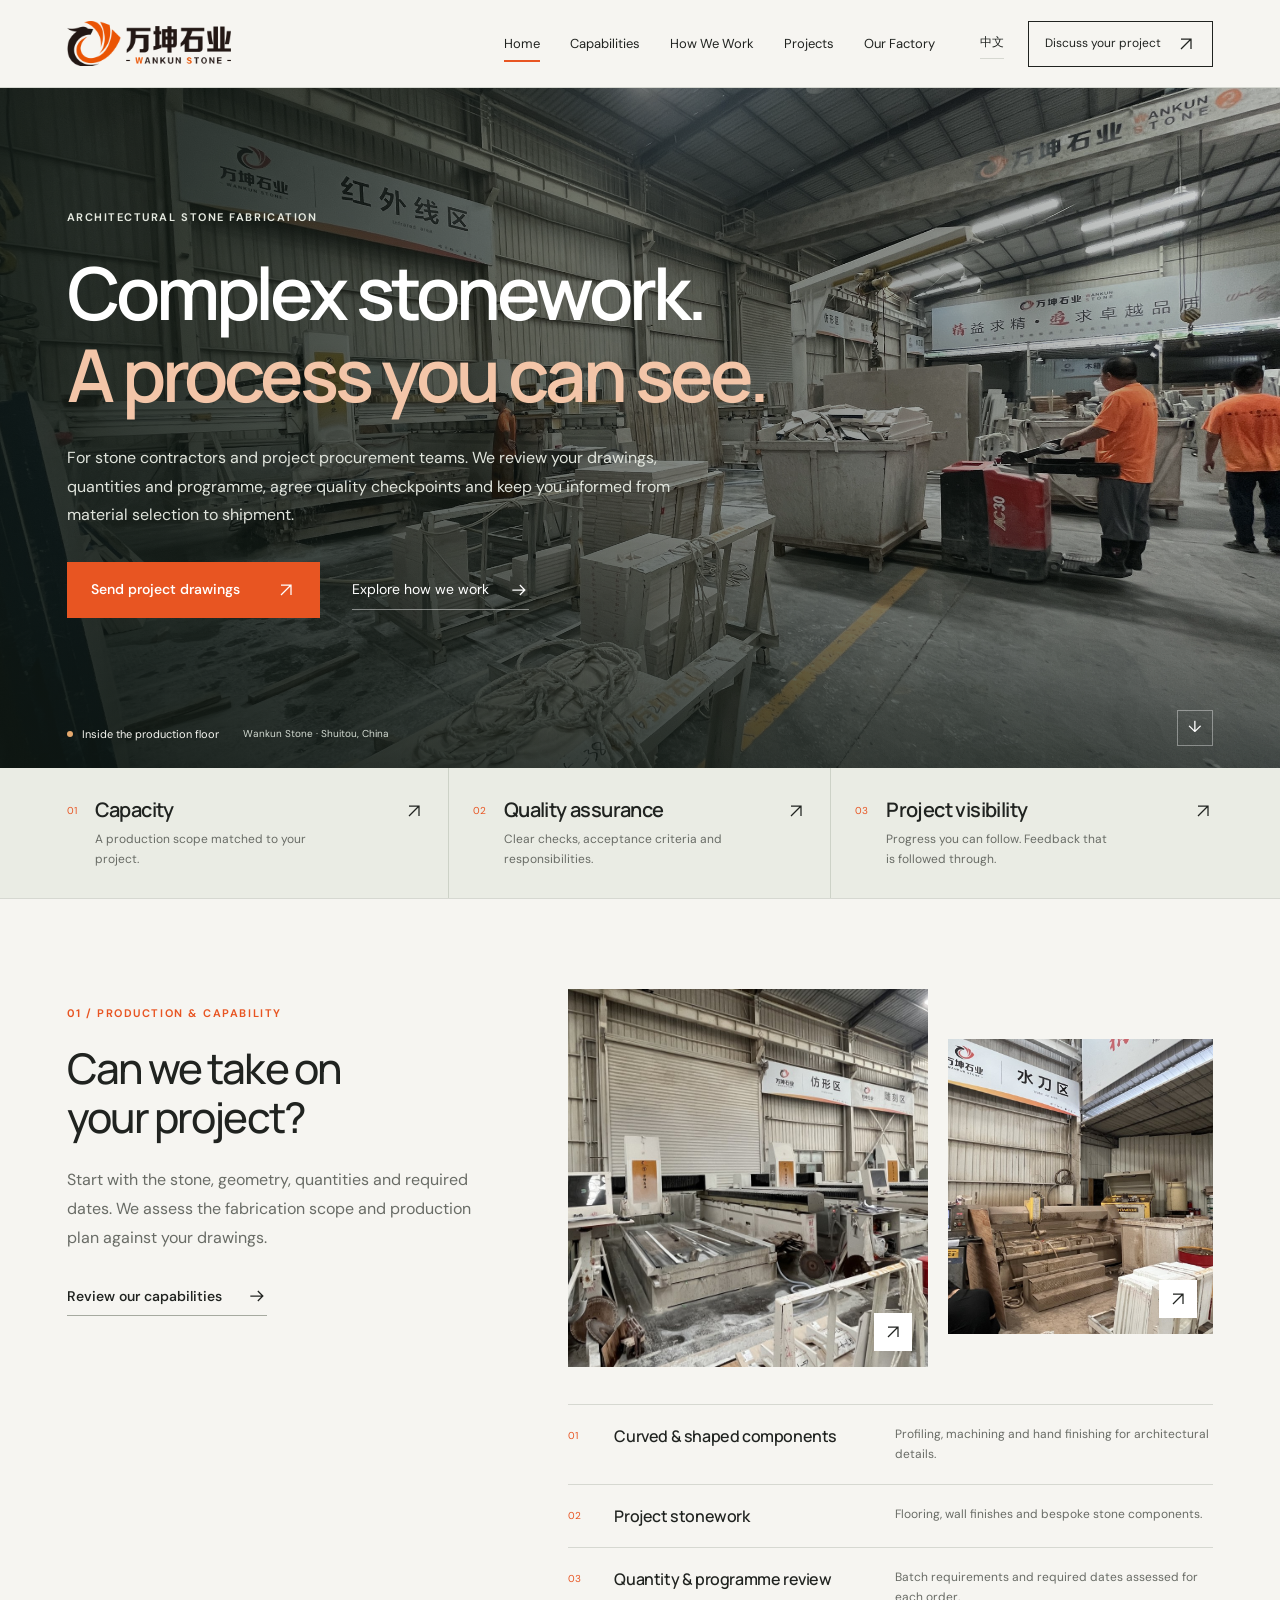
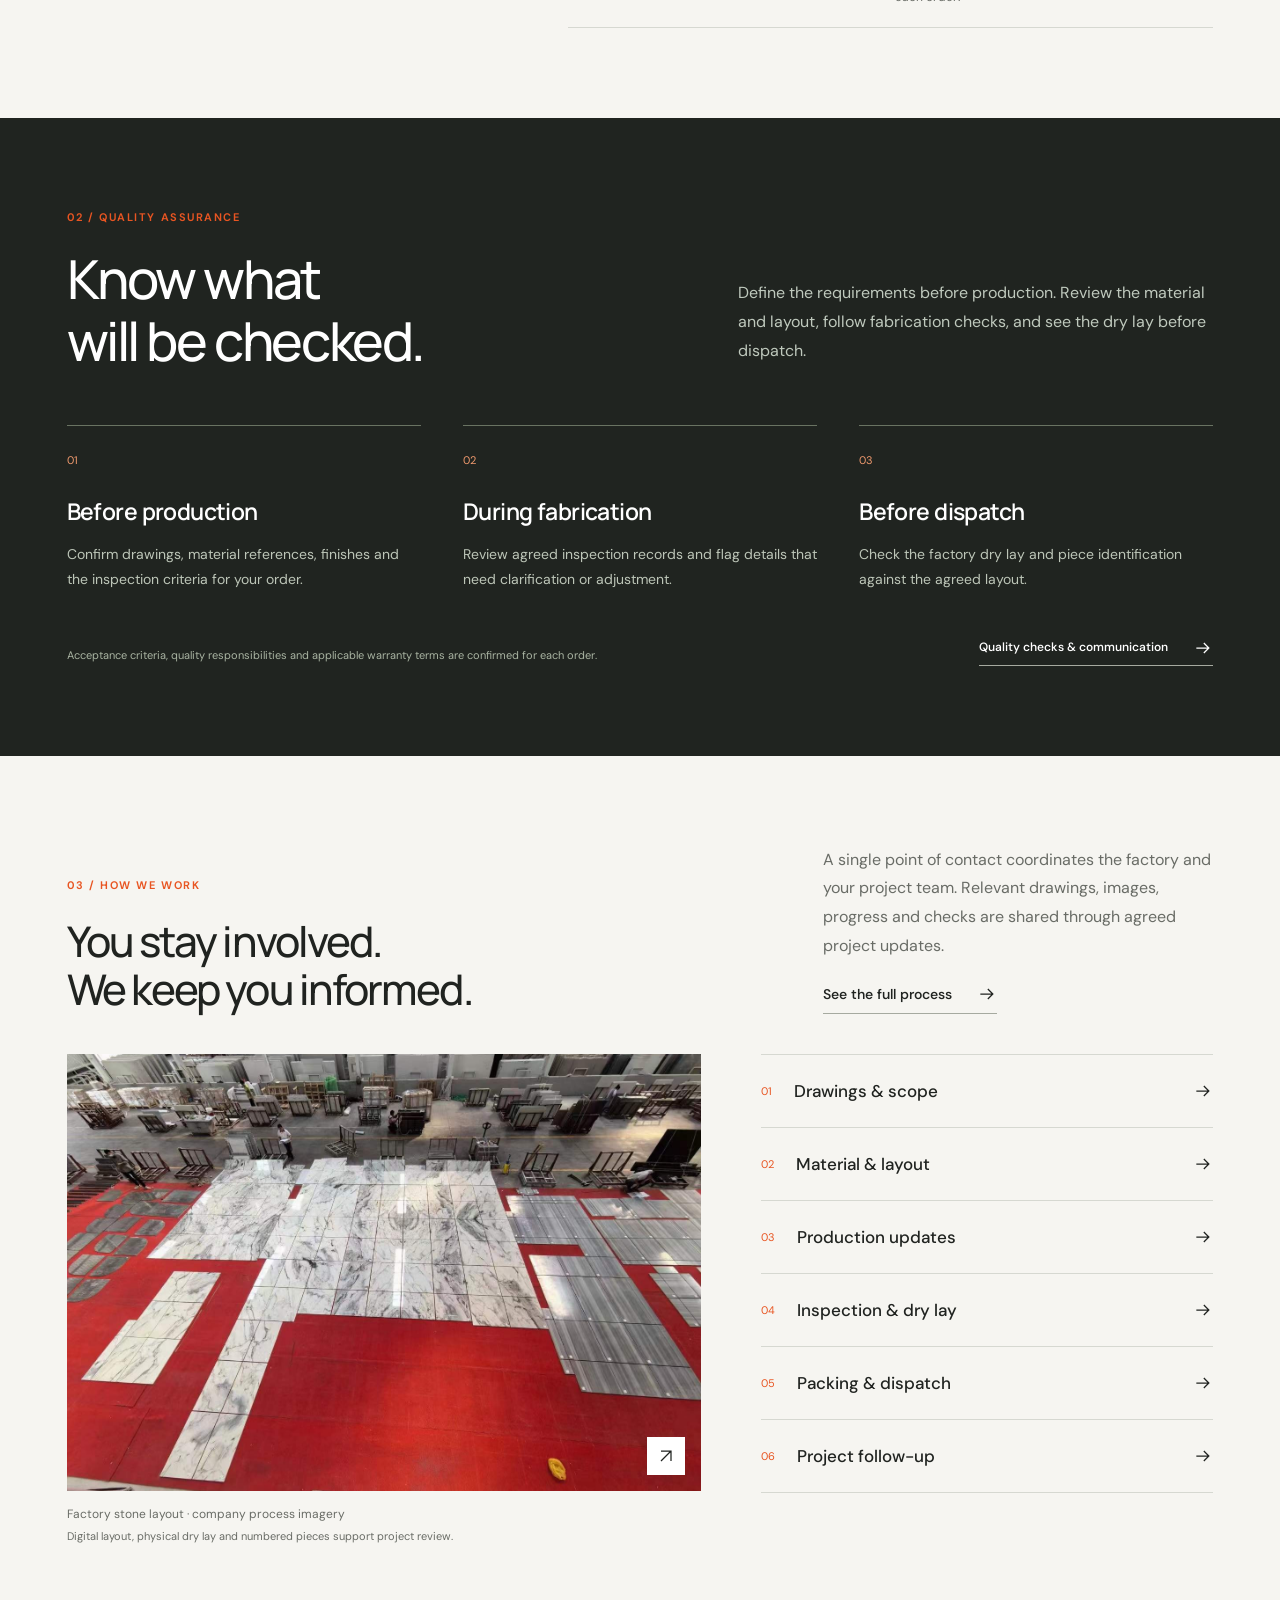
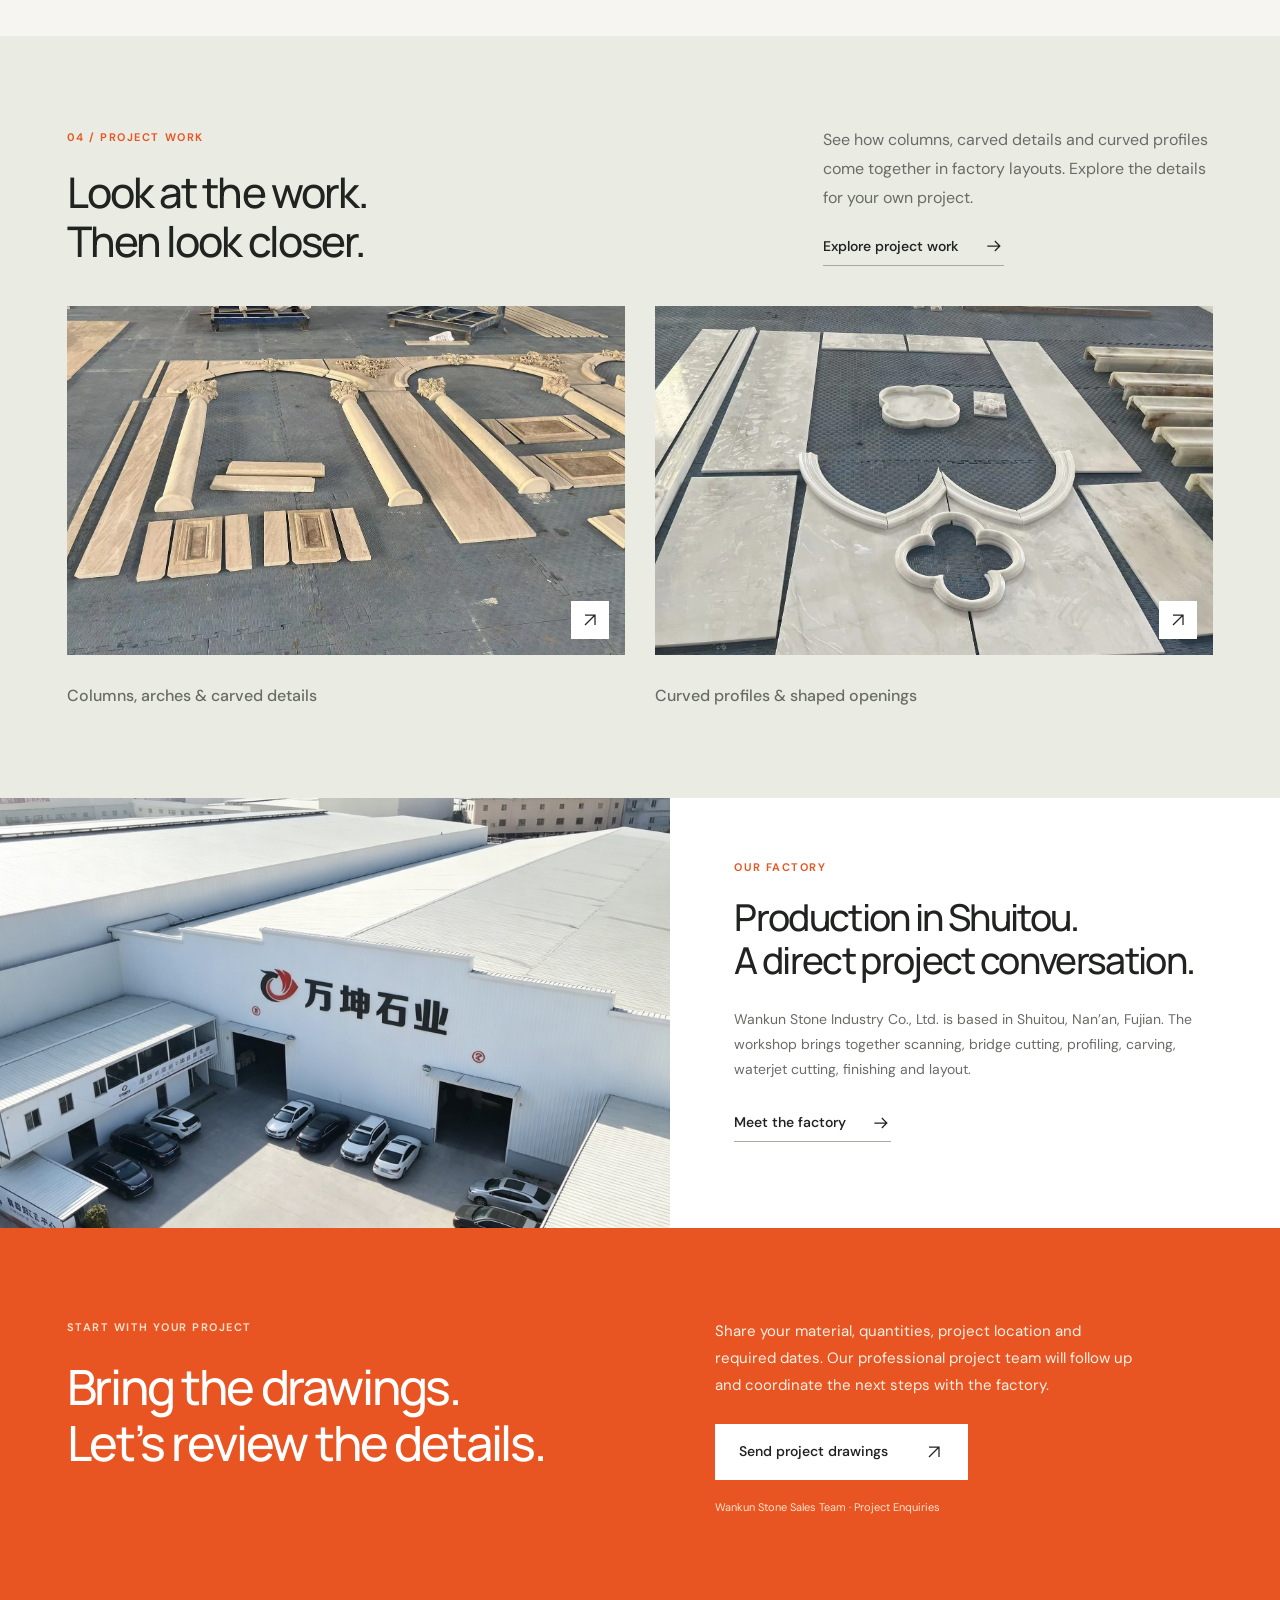
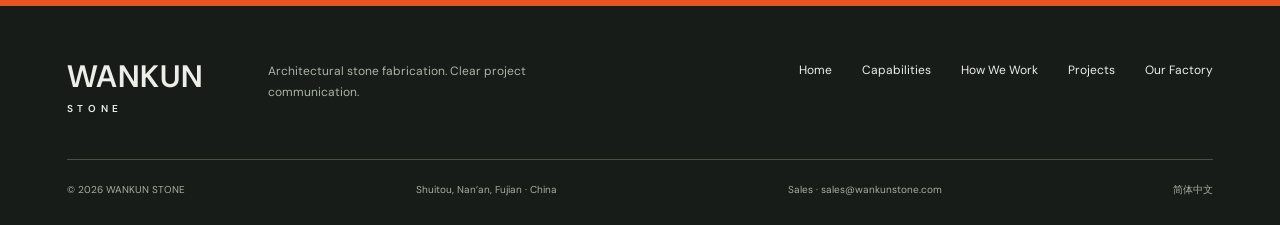
==== commit 533fa020: "Refresh homepage Project Work photos and add explicit Home navigation" ====
--- a/index.html
+++ b/index.html
@@ -1,7 +1,7 @@
-<!doctype html><html lang="en"><head><meta charset="utf-8"/><meta name="viewport" content="width=device-width,initial-scale=1"/><title>WANKUN STONE — Custom & Commercial Stone Fabrication Factory (Singapore & Malaysia Supply)</title><meta name="description" content="Direct stone fabrication factory in Shuitou, China supplying stone importers, contractors & construction projects in Singapore and Malaysia. Cut-to-size slabs, CNC curved stonework & factory dry-lay verification."/><link rel="canonical" href="https://wankunstone.com/"/><link rel="alternate" hreflang="en" href="https://wankunstone.com/"/><link rel="alternate" hreflang="zh-Hans" href="https://wankunstone.com/zh/"/><meta property="og:type" content="website"/><meta property="og:site_name" content="WANKUN STONE"/><meta property="og:title" content="WANKUN STONE — Custom & Commercial Stone Fabrication Factory (Singapore & Malaysia Supply)"/><meta property="og:description" content="Direct stone fabrication factory in Shuitou, China supplying stone importers, contractors & construction projects in Singapore and Malaysia. Cut-to-size slabs, CNC curved stonework & factory dry-lay verification."/><meta property="og:url" content="https://wankunstone.com/"/><meta property="og:image" content="https://wankunstone.com/assets/v2/production-floor.jpg"/><link rel="icon" href="/favicon.svg"/><link rel="stylesheet" href="/assets/index-TnXYKel-.css"/><script id="wankun-schema-jsonld" type="application/ld+json">{"@context":"https://schema.org","@graph":[{"@type":["Organization","ManufacturingBusiness"],"@id":"https://wankunstone.com/#organization","name":"WANKUN STONE (Wankun Stone Industry Co., Ltd. / 万坤石业)","url":"https://wankunstone.com/","logo":"https://wankunstone.com/assets/brand-logo.png","image":"https://wankunstone.com/assets/v2/factory-aerial.jpg","description":"Direct architectural and commercial stone fabrication factory in Shuitou, China. Supplying cut-to-size stone, slabs, CNC curved profiles, waterjet stonework, and factory dry-lay verified stone packages for importers, wholesalers, stone contractors, and construction projects in Singapore and Malaysia.","address":{"@type":"PostalAddress","addressLocality":"Shuitou, Nan'an, Quanzhou","addressRegion":"Fujian","addressCountry":"CN"},"areaServed":[{"@type":"Country","name":"Singapore"},{"@type":"Country","name":"Malaysia"},{"@type":"Country","name":"China"}],"contactPoint":{"@type":"ContactPoint","contactType":"sales and project coordination","name":"Wankun Stone Sales Team","email":"sales@wankunstone.com","availableLanguage":["English","Chinese"]}},{"@type":"Service","@id":"https://wankunstone.com/#service","name":"Custom & Commercial Stone Fabrication for Singapore & Malaysia","provider":{"@id":"https://wankunstone.com/#organization"},"areaServed":["Singapore","Malaysia"],"serviceType":["Cut-to-Size Architectural Stone Supply","Wholesale Marble & Granite Fabrication","CNC Curved & Profiled Stone Machining","Waterjet Stone Medallions & Inlays","Digital Slab Scanning & Pre-Shipment Factory Dry-Lay"]},{"@type":"FAQPage","@id":"https://wankunstone.com/#faq","mainEntity":[{"@type":"Question","name":"What types of stone buyers and projects in Singapore and Malaysia does Wankun Stone supply?","acceptedAnswer":{"@type":"Answer","text":"Wankun Stone supplies all categories of stone fabrication buyers in Singapore and Malaysia, including stone importers and wholesalers, stone sub-contractors, main construction contractors, interior fit-out teams, and developers across commercial buildings, offices, residential projects, retail malls, public works, and hospitality projects."}},{"@type":"Question","name":"How can overseas buyers verify stone quality before shipment from Shuitou, China?","acceptedAnswer":{"@type":"Answer","text":"Every order includes drawing and scope confirmation, slab scanning and layout review before cutting, full-scale factory dry-lay inspection photos, and piece-by-piece numbered crate labelling before dispatch."}}]}]}</script></head><body><div id="root" data-language="en" data-section="home"><link rel="preload" as="image" href="/assets/brand-logo.png"/><link rel="preload" as="image" href="/assets/v2/production-floor.jpg" fetchPriority="high"/><a href="#main" class="skip-link">Skip to content</a><header class="site-header"><a class="brand" href="/" aria-label="WANKUN STONE"><img src="/assets/brand-logo.png" width="164" height="45" alt="WANKUN STONE 万坤石业"/></a><nav id="main-navigation" class="main-nav" aria-label="Main navigation"><a href="/capabilities">Capabilities</a><a href="/how-we-work">How We Work</a><a href="/projects">Projects</a><a href="/about">Our Factory</a><a class="mobile-contact" href="/contact">Discuss your project</a></nav><div class="header-actions"><a class="language-switch" href="/zh" lang="zh-Hans" aria-label="切换至简体中文">中文</a><a class="header-cta" href="/contact">Discuss your project<svg width="20" height="20" viewBox="0 0 24 24" fill="none" stroke="currentColor" stroke-width="1.5" aria-hidden="true"><path d="M6 18 18 6M6 6h12v12"></path></svg></a><button class="menu-toggle" aria-label="Open navigation" aria-expanded="false" aria-controls="main-navigation"><span></span><span></span></button></div></header><main id="main"><section class="hero"><img class="hero-background" src="/assets/v2/production-floor.jpg" alt="Wankun Stone production floor" fetchPriority="high"/><div class="hero-shade"></div><div class="hero-content"><span class="eyebrow">ARCHITECTURAL STONE FABRICATION</span><h1>Complex stonework.<br/><span>A process you can see.</span></h1><p>For stone contractors and project procurement teams. We review your drawings, quantities and programme, agree quality checkpoints and keep you informed from material selection to shipment.</p><div class="hero-actions"><a class="button " href="/contact">Send project drawings<svg width="20" height="20" viewBox="0 0 24 24" fill="none" stroke="currentColor" stroke-width="1.5" aria-hidden="true"><path d="M6 18 18 6M6 6h12v12"></path></svg></a><a class="hero-secondary" href="/how-we-work">Explore how we work<svg width="20" height="20" viewBox="0 0 24 24" fill="none" stroke="currentColor" stroke-width="1.5" aria-hidden="true"><path d="M4 12h15m-6-6 6 6-6 6"></path></svg></a></div></div><div class="hero-caption"><span class="live-mark"></span>Inside the production floor<small>Wankun Stone · Shuitou, China</small></div><a class="scroll-marker" href="#procurement" aria-label="Explore project priorities">↓</a></section><section class="procurement-bar" id="procurement"><a href="/capabilities"><span class="pillar-number">0<!-- -->1</span><div><h2>Capacity</h2><p>A production scope matched to your project.</p></div><svg width="20" height="20" viewBox="0 0 24 24" fill="none" stroke="currentColor" stroke-width="1.5" aria-hidden="true"><path d="M6 18 18 6M6 6h12v12"></path></svg></a><a href="/how-we-work#quality"><span class="pillar-number">0<!-- -->2</span><div><h2>Quality assurance</h2><p>Clear checks, acceptance criteria and responsibilities.</p></div><svg width="20" height="20" viewBox="0 0 24 24" fill="none" stroke="currentColor" stroke-width="1.5" aria-hidden="true"><path d="M6 18 18 6M6 6h12v12"></path></svg></a><a href="/how-we-work"><span class="pillar-number">0<!-- -->3</span><div><h2>Project visibility</h2><p>Progress you can follow. Feedback that is followed through.</p></div><svg width="20" height="20" viewBox="0 0 24 24" fill="none" stroke="currentColor" stroke-width="1.5" aria-hidden="true"><path d="M6 18 18 6M6 6h12v12"></path></svg></a></section><section class="capability-intro section"><div class="section-heading"><span class="eyebrow">01 / PRODUCTION &amp; CAPABILITY</span><h2>Can we take on
+<!doctype html><html lang="en"><head><meta charset="utf-8"/><meta name="viewport" content="width=device-width,initial-scale=1"/><title>WANKUN STONE — Custom & Commercial Stone Fabrication Factory</title><meta name="description" content="Direct stone fabrication factory in Shuitou, China supplying stone importers, contractors & construction projects. Cut-to-size slabs, CNC curved stonework & factory dry-lay verification."/><link rel="canonical" href="https://wankunstone.com/"/><link rel="alternate" hreflang="en" href="https://wankunstone.com/"/><link rel="alternate" hreflang="zh-Hans" href="https://wankunstone.com/zh/"/><meta property="og:type" content="website"/><meta property="og:site_name" content="WANKUN STONE"/><meta property="og:title" content="WANKUN STONE — Custom & Commercial Stone Fabrication Factory"/><meta property="og:description" content="Direct stone fabrication factory in Shuitou, China supplying stone importers, contractors & construction projects. Cut-to-size slabs, CNC curved stonework & factory dry-lay verification."/><meta property="og:url" content="https://wankunstone.com/"/><meta property="og:image" content="https://wankunstone.com/assets/v2/production-floor.jpg"/><link rel="icon" href="/favicon.svg"/><link rel="stylesheet" href="/assets/index-TnXYKel-.css"/><script id="wankun-schema-jsonld" type="application/ld+json">{"@context":"https://schema.org","@graph":[{"@type":["Organization","ManufacturingBusiness"],"@id":"https://wankunstone.com/#organization","name":"WANKUN STONE (Wankun Stone Industry Co., Ltd. / 万坤石业)","url":"https://wankunstone.com/","logo":"https://wankunstone.com/assets/brand-logo.png","image":"https://wankunstone.com/assets/v2/factory-aerial.jpg","description":"Direct architectural and commercial stone fabrication factory in Shuitou, China. Supplying cut-to-size stone, slabs, CNC curved profiles, waterjet stonework, and factory dry-lay verified stone packages for importers, wholesalers, stone contractors, and construction projects worldwide.","address":{"@type":"PostalAddress","addressLocality":"Shuitou, Nan'an, Quanzhou","addressRegion":"Fujian","addressCountry":"CN"},"areaServed":[{"@type":"Place","name":"Worldwide"},{"@type":"Country","name":"Singapore"},{"@type":"Country","name":"Malaysia"},{"@type":"Country","name":"Vietnam"},{"@type":"Country","name":"China"}],"contactPoint":{"@type":"ContactPoint","contactType":"sales and project coordination","name":"Wankun Stone Sales Team","email":"sales@wankunstone.com","availableLanguage":["English","Chinese"]}},{"@type":"Service","@id":"https://wankunstone.com/#service","name":"Custom & Commercial Stone Fabrication for Overseas Projects","provider":{"@id":"https://wankunstone.com/#organization"},"areaServed":["Worldwide","Singapore","Malaysia","Vietnam"],"serviceType":["Cut-to-Size Architectural Stone Supply","Wholesale Marble & Granite Fabrication","CNC Curved & Profiled Stone Machining","Waterjet Stone Medallions & Inlays","Digital Slab Scanning & Pre-Shipment Factory Dry-Lay"]},{"@type":"FAQPage","@id":"https://wankunstone.com/#faq","mainEntity":[{"@type":"Question","name":"What types of stone buyers and overseas projects does Wankun Stone supply?","acceptedAnswer":{"@type":"Answer","text":"Wankun Stone supplies all categories of stone fabrication buyers worldwide, including stone importers and wholesalers, stone sub-contractors, main construction contractors, interior fit-out teams, and developers across commercial buildings, offices, residential projects, retail malls, public works, and hospitality projects."}},{"@type":"Question","name":"How can overseas buyers verify stone quality before shipment from Shuitou, China?","acceptedAnswer":{"@type":"Answer","text":"Every order includes drawing and scope confirmation, slab scanning and layout review before cutting, full-scale factory dry-lay inspection photos, and piece-by-piece numbered crate labelling before dispatch."}}]}]}</script><link rel="stylesheet" href="/assets/home-feature-navigation-20261116.css"/></head><body><div id="root" data-language="en" data-section="home"><link rel="preload" as="image" href="/assets/brand-logo.png"/><link rel="preload" as="image" href="/assets/v2/production-floor.jpg" fetchPriority="high"/><a href="#main" class="skip-link">Skip to content</a><header class="site-header"><a class="brand" href="/" aria-label="WANKUN STONE"><img src="/assets/brand-logo.png" width="164" height="45" alt="WANKUN STONE 万坤石业"/></a><nav id="main-navigation" class="main-nav" aria-label="Main navigation"><a href="/" aria-current="page">Home</a><a href="/capabilities">Capabilities</a><a href="/how-we-work">How We Work</a><a href="/projects">Projects</a><a href="/about">Our Factory</a><a class="mobile-contact" href="/contact">Discuss your project</a></nav><div class="header-actions"><a class="language-switch" href="/zh" lang="zh-Hans" aria-label="切换至简体中文">中文</a><a class="header-cta" href="/contact">Discuss your project<svg width="20" height="20" viewBox="0 0 24 24" fill="none" stroke="currentColor" stroke-width="1.5" aria-hidden="true"><path d="M6 18 18 6M6 6h12v12"></path></svg></a><button class="menu-toggle" aria-label="Open navigation" aria-expanded="false" aria-controls="main-navigation"><span></span><span></span></button></div></header><main id="main"><section class="hero"><img class="hero-background" src="/assets/v2/production-floor.jpg" alt="Wankun Stone production floor" fetchPriority="high"/><div class="hero-shade"></div><div class="hero-content"><span class="eyebrow">ARCHITECTURAL STONE FABRICATION</span><h1>Complex stonework.<br/><span>A process you can see.</span></h1><p>For stone contractors and project procurement teams. We review your drawings, quantities and programme, agree quality checkpoints and keep you informed from material selection to shipment.</p><div class="hero-actions"><a class="button " href="/contact">Send project drawings<svg width="20" height="20" viewBox="0 0 24 24" fill="none" stroke="currentColor" stroke-width="1.5" aria-hidden="true"><path d="M6 18 18 6M6 6h12v12"></path></svg></a><a class="hero-secondary" href="/how-we-work">Explore how we work<svg width="20" height="20" viewBox="0 0 24 24" fill="none" stroke="currentColor" stroke-width="1.5" aria-hidden="true"><path d="M4 12h15m-6-6 6 6-6 6"></path></svg></a></div></div><div class="hero-caption"><span class="live-mark"></span>Inside the production floor<small>Wankun Stone · Shuitou, China</small></div><a class="scroll-marker" href="#procurement" aria-label="Explore project priorities">↓</a></section><section class="procurement-bar" id="procurement"><a href="/capabilities"><span class="pillar-number">0<!-- -->1</span><div><h2>Capacity</h2><p>A production scope matched to your project.</p></div><svg width="20" height="20" viewBox="0 0 24 24" fill="none" stroke="currentColor" stroke-width="1.5" aria-hidden="true"><path d="M6 18 18 6M6 6h12v12"></path></svg></a><a href="/how-we-work#quality"><span class="pillar-number">0<!-- -->2</span><div><h2>Quality assurance</h2><p>Clear checks, acceptance criteria and responsibilities.</p></div><svg width="20" height="20" viewBox="0 0 24 24" fill="none" stroke="currentColor" stroke-width="1.5" aria-hidden="true"><path d="M6 18 18 6M6 6h12v12"></path></svg></a><a href="/how-we-work"><span class="pillar-number">0<!-- -->3</span><div><h2>Project visibility</h2><p>Progress you can follow. Feedback that is followed through.</p></div><svg width="20" height="20" viewBox="0 0 24 24" fill="none" stroke="currentColor" stroke-width="1.5" aria-hidden="true"><path d="M6 18 18 6M6 6h12v12"></path></svg></a></section><section class="capability-intro section"><div class="section-heading"><span class="eyebrow">01 / PRODUCTION &amp; CAPABILITY</span><h2>Can we take on
 your project?</h2><p>Start with the stone, geometry, quantities and required dates. We assess the fabrication scope and production plan against your drawings.</p><a class="text-link" href="/capabilities">Review our capabilities<svg width="20" height="20" viewBox="0 0 24 24" fill="none" stroke="currentColor" stroke-width="1.5" aria-hidden="true"><path d="M4 12h15m-6-6 6 6-6 6"></path></svg></a></div><div class="capability-content"><div class="capability-collage"><button class="photo-button " aria-label="View image: Profiling area"><img src="/assets/capability-profiling.jpg" alt="Profiling area" loading="lazy"/><span class="image-expand"><svg width="20" height="20" viewBox="0 0 24 24" fill="none" stroke="currentColor" stroke-width="1.5" aria-hidden="true"><path d="M6 18 18 6M6 6h12v12"></path></svg></span></button><button class="photo-button " aria-label="View image: Waterjet cutting area"><img src="/assets/capability-waterjet.jpg" alt="Waterjet cutting area" loading="lazy"/><span class="image-expand"><svg width="20" height="20" viewBox="0 0 24 24" fill="none" stroke="currentColor" stroke-width="1.5" aria-hidden="true"><path d="M6 18 18 6M6 6h12v12"></path></svg></span></button></div><div class="capability-rows"><div><span>0<!-- -->1</span><h3>Curved &amp; shaped components</h3><p>Profiling, machining and hand finishing for architectural details.</p></div><div><span>0<!-- -->2</span><h3>Project stonework</h3><p>Flooring, wall finishes and bespoke stone components.</p></div><div><span>0<!-- -->3</span><h3>Quantity &amp; programme review</h3><p>Batch requirements and required dates assessed for each order.</p></div></div></div></section><section class="quality-section section " id="quality"><div class="section-heading"><span class="eyebrow">02 / QUALITY ASSURANCE</span><h2>Know what
 will be checked.</h2><p>Define the requirements before production. Review the material and layout, follow fabrication checks, and see the dry lay before dispatch.</p></div><div class="quality-checks"><article><span class="check-number">0<!-- -->1</span><h3>Before production</h3><p>Confirm drawings, material references, finishes and the inspection criteria for your order.</p></article><article><span class="check-number">0<!-- -->2</span><h3>During fabrication</h3><p>Review agreed inspection records and flag details that need clarification or adjustment.</p></article><article><span class="check-number">0<!-- -->3</span><h3>Before dispatch</h3><p>Check the factory dry lay and piece identification against the agreed layout.</p></article></div><div class="quality-bottom"><p>Acceptance criteria, quality responsibilities and applicable warranty terms are confirmed for each order.</p><a class="text-link" href="/how-we-work#quality">Quality checks &amp; communication<svg width="20" height="20" viewBox="0 0 24 24" fill="none" stroke="currentColor" stroke-width="1.5" aria-hidden="true"><path d="M4 12h15m-6-6 6 6-6 6"></path></svg></a></div></section><section class="work-preview section"><div class="section-heading wide-heading"><div><span class="eyebrow">03 / HOW WE WORK</span><h2>You stay involved.
 We keep you informed.</h2></div><div><p>A single point of contact coordinates the factory and your project team. Relevant drawings, images, progress and checks are shared through agreed project updates.</p><a class="text-link" href="/how-we-work">See the full process<svg width="20" height="20" viewBox="0 0 24 24" fill="none" stroke="currentColor" stroke-width="1.5" aria-hidden="true"><path d="M4 12h15m-6-6 6 6-6 6"></path></svg></a></div></div><div class="work-preview-grid"><figure><button class="photo-button " aria-label="View image: Factory stone layout · company process imagery"><img src="/assets/v2/dry-lay-overview.jpg" alt="Factory stone layout · company process imagery" loading="lazy"/><span class="image-expand"><svg width="20" height="20" viewBox="0 0 24 24" fill="none" stroke="currentColor" stroke-width="1.5" aria-hidden="true"><path d="M6 18 18 6M6 6h12v12"></path></svg></span></button><figcaption>Factory stone layout · company process imagery<small>Digital layout, physical dry lay and numbered pieces support project review.</small></figcaption></figure><ol><li><a href="/how-we-work#process"><span>0<!-- -->1</span><strong>Drawings &amp; scope</strong><svg width="20" height="20" viewBox="0 0 24 24" fill="none" stroke="currentColor" stroke-width="1.5" aria-hidden="true"><path d="M4 12h15m-6-6 6 6-6 6"></path></svg></a></li><li><a href="/how-we-work#process"><span>0<!-- -->2</span><strong>Material &amp; layout</strong><svg width="20" height="20" viewBox="0 0 24 24" fill="none" stroke="currentColor" stroke-width="1.5" aria-hidden="true"><path d="M4 12h15m-6-6 6 6-6 6"></path></svg></a></li><li><a href="/how-we-work#process"><span>0<!-- -->3</span><strong>Production updates</strong><svg width="20" height="20" viewBox="0 0 24 24" fill="none" stroke="currentColor" stroke-width="1.5" aria-hidden="true"><path d="M4 12h15m-6-6 6 6-6 6"></path></svg></a></li><li><a href="/how-we-work#process"><span>0<!-- -->4</span><strong>Inspection &amp; dry lay</strong><svg width="20" height="20" viewBox="0 0 24 24" fill="none" stroke="currentColor" stroke-width="1.5" aria-hidden="true"><path d="M4 12h15m-6-6 6 6-6 6"></path></svg></a></li><li><a href="/how-we-work#process"><span>0<!-- -->5</span><strong>Packing &amp; dispatch</strong><svg width="20" height="20" viewBox="0 0 24 24" fill="none" stroke="currentColor" stroke-width="1.5" aria-hidden="true"><path d="M4 12h15m-6-6 6 6-6 6"></path></svg></a></li><li><a href="/how-we-work#process"><span>0<!-- -->6</span><strong>Project follow-up</strong><svg width="20" height="20" viewBox="0 0 24 24" fill="none" stroke="currentColor" stroke-width="1.5" aria-hidden="true"><path d="M4 12h15m-6-6 6 6-6 6"></path></svg></a></li></ol></div></section><section class="project-feature section"><div class="section-heading wide-heading"><div><span class="eyebrow">04 / PROJECT WORK</span><h2>Look at the work.
-Then look closer.</h2></div><div><p>Explore the stone details and finished spaces in the company portfolio. Use them to start a conversation about the requirements of your own project.</p><a class="text-link" href="/projects">Explore project work<svg width="20" height="20" viewBox="0 0 24 24" fill="none" stroke="currentColor" stroke-width="1.5" aria-hidden="true"><path d="M4 12h15m-6-6 6 6-6 6"></path></svg></a></div></div><div class="project-feature-grid"><button class="photo-button " aria-label="View image: Geometric stone flooring"><img src="/assets/project-hotel-floor.jpg" alt="Geometric stone flooring" loading="lazy"/><span class="image-expand"><svg width="20" height="20" viewBox="0 0 24 24" fill="none" stroke="currentColor" stroke-width="1.5" aria-hidden="true"><path d="M6 18 18 6M6 6h12v12"></path></svg></span></button><div class="project-feature-info"><span class="eyebrow">Nantong, China</span><h3>Hotel interiors</h3><p>Geometric stone flooring and interior wall details.</p><button class="photo-button " aria-label="View image: Stone wall niche"><img src="/assets/v2/project-hotel-detail.jpg" alt="Stone wall niche" loading="lazy"/><span class="image-expand"><svg width="20" height="20" viewBox="0 0 24 24" fill="none" stroke="currentColor" stroke-width="1.5" aria-hidden="true"><path d="M6 18 18 6M6 6h12v12"></path></svg></span></button></div></div></section><section class="factory-strip"><img src="/assets/v2/factory-aerial.jpg" alt="Wankun Stone factory aerial view" loading="lazy"/><div><span class="eyebrow">OUR FACTORY</span><h2>Production in Shuitou.
+Then look closer.</h2></div><div><p>See how columns, carved details and curved profiles come together in factory layouts. Explore the details for your own project.</p><a class="text-link" href="/projects">Explore project work<svg width="20" height="20" viewBox="0 0 24 24" fill="none" stroke="currentColor" stroke-width="1.5" aria-hidden="true"><path d="M4 12h15m-6-6 6 6-6 6"></path></svg></a></div></div><div class="project-feature-grid"><figure><button class="photo-button " aria-label="View image: Columns, arches &amp; carved details"><img src="/assets/v3/columns-and-arches.webp" alt="Columns, arches &amp; carved details" loading="lazy" style="object-position:50% 50%"/><span class="image-expand"><svg width="20" height="20" viewBox="0 0 24 24" fill="none" stroke="currentColor" stroke-width="1.5" aria-hidden="true"><path d="M6 18 18 6M6 6h12v12"></path></svg></span></button><figcaption>Columns, arches &amp; carved details</figcaption></figure><figure><button class="photo-button " aria-label="View image: Curved profiles &amp; shaped openings"><img src="/assets/v3/arched-profiles.webp" alt="Curved profiles &amp; shaped openings" loading="lazy" style="object-position:50% 56%"/><span class="image-expand"><svg width="20" height="20" viewBox="0 0 24 24" fill="none" stroke="currentColor" stroke-width="1.5" aria-hidden="true"><path d="M6 18 18 6M6 6h12v12"></path></svg></span></button><figcaption>Curved profiles &amp; shaped openings</figcaption></figure></div></section><section class="factory-strip"><img src="/assets/v2/factory-aerial.jpg" alt="Wankun Stone factory aerial view" loading="lazy"/><div><span class="eyebrow">OUR FACTORY</span><h2>Production in Shuitou.
 A direct project conversation.</h2><p>Wankun Stone Industry Co., Ltd. is based in Shuitou, Nan’an, Fujian. The workshop brings together scanning, bridge cutting, profiling, carving, waterjet cutting, finishing and layout.</p><a class="text-link" href="/about">Meet the factory<svg width="20" height="20" viewBox="0 0 24 24" fill="none" stroke="currentColor" stroke-width="1.5" aria-hidden="true"><path d="M4 12h15m-6-6 6 6-6 6"></path></svg></a></div></section><section class="project-cta section"><div><span class="eyebrow">START WITH YOUR PROJECT</span><h2>Bring the drawings.
-Let’s review the details.</h2></div><div><p>Share your material, quantities, project location and required dates. Our professional project team will follow up and coordinate the next steps with the factory.</p><a class="button button-light" href="/contact">Send project drawings<svg width="20" height="20" viewBox="0 0 24 24" fill="none" stroke="currentColor" stroke-width="1.5" aria-hidden="true"><path d="M6 18 18 6M6 6h12v12"></path></svg></a><span class="contact-byline">Wankun Stone Sales Team<!-- --> · <!-- -->Project Enquiries</span></div></section></main><footer class="site-footer"><div class="footer-top"><a href="/" class="footer-wordmark">WANKUN<span>STONE</span></a><p>Architectural stone fabrication. Clear project communication.</p><div><a href="/capabilities">Capabilities</a><a href="/how-we-work">How We Work</a><a href="/projects">Projects</a><a href="/about">Our Factory</a></div></div><div class="footer-bottom"><span>© <!-- -->2026<!-- --> WANKUN STONE</span><span>Shuitou, Nan’an, Fujian · China</span><a class="contact-email" href="mailto:sales@wankunstone.com">Sales · sales@wankunstone.com</a><a href="/zh">简体中文</a></div></footer><dialog class="lightbox" aria-label="View image"><button class="lightbox-close" aria-label="Close">×</button></dialog></div><script type="module" src="/assets/index-BSUxLQIM.js"></script></body></html>+Let’s review the details.</h2></div><div><p>Share your material, quantities, project location and required dates. Our professional project team will follow up and coordinate the next steps with the factory.</p><a class="button button-light" href="/contact">Send project drawings<svg width="20" height="20" viewBox="0 0 24 24" fill="none" stroke="currentColor" stroke-width="1.5" aria-hidden="true"><path d="M6 18 18 6M6 6h12v12"></path></svg></a><span class="contact-byline">Wankun Stone Sales Team<!-- --> · <!-- -->Project Enquiries</span></div></section></main><footer class="site-footer"><div class="footer-top"><a href="/" class="footer-wordmark">WANKUN<span>STONE</span></a><p>Architectural stone fabrication. Clear project communication.</p><div><a href="/">Home</a><a href="/capabilities">Capabilities</a><a href="/how-we-work">How We Work</a><a href="/projects">Projects</a><a href="/about">Our Factory</a></div></div><div class="footer-bottom"><span>© <!-- -->2026<!-- --> WANKUN STONE</span><span>Shuitou, Nan’an, Fujian · China</span><a class="contact-email" href="mailto:sales@wankunstone.com">Sales · sales@wankunstone.com</a><a href="/zh">简体中文</a></div></footer><dialog class="lightbox" aria-label="View image"><button class="lightbox-close" aria-label="Close">×</button></dialog></div><script type="module" src="/assets/index-C54uIiVH.js"></script></body></html>
--- a/assets/home-feature-navigation-20261116.css
+++ b/assets/home-feature-navigation-20261116.css
@@ -0,0 +1,7 @@
+/* Equal homepage Project Work images and explicit Home navigation. */
+.project-feature-grid{grid-template-columns:repeat(2,minmax(0,1fr));gap:30px}
+.project-feature-grid>figure{min-width:0;margin:0}
+.project-feature-grid>figure>.photo-button{aspect-ratio:16/10;width:100%;padding:0;border:0}
+.project-feature-grid figcaption{padding-top:16px;font-size:16px;font-weight:500;line-height:1.5}
+@media(min-width:851px) and (max-width:1000px){.site-header{height:78px;padding:0 24px}.brand img{width:145px}.header-cta{display:none}.main-nav{display:none;position:absolute;top:77px;left:0;right:0;padding:18px 24px 28px;background:var(--paper);border-bottom:1px solid var(--line);flex-direction:column;align-items:flex-start;gap:0}.main-nav.is-open{display:flex}.main-nav a{padding:12px 0;width:100%;font-size:16px}.main-nav .mobile-contact{display:block}.menu-toggle{display:flex;flex-direction:column;justify-content:center;gap:6px;background:transparent;border:0;padding:8px;width:35px;height:35px}.menu-toggle span{height:1px;width:23px;background:var(--ink)}}
+@media(max-width:600px){.project-feature-grid{grid-template-columns:1fr;gap:28px}.project-feature-grid>figure>.photo-button{aspect-ratio:16/10}.project-feature-grid figcaption{padding-top:12px;font-size:14px}}
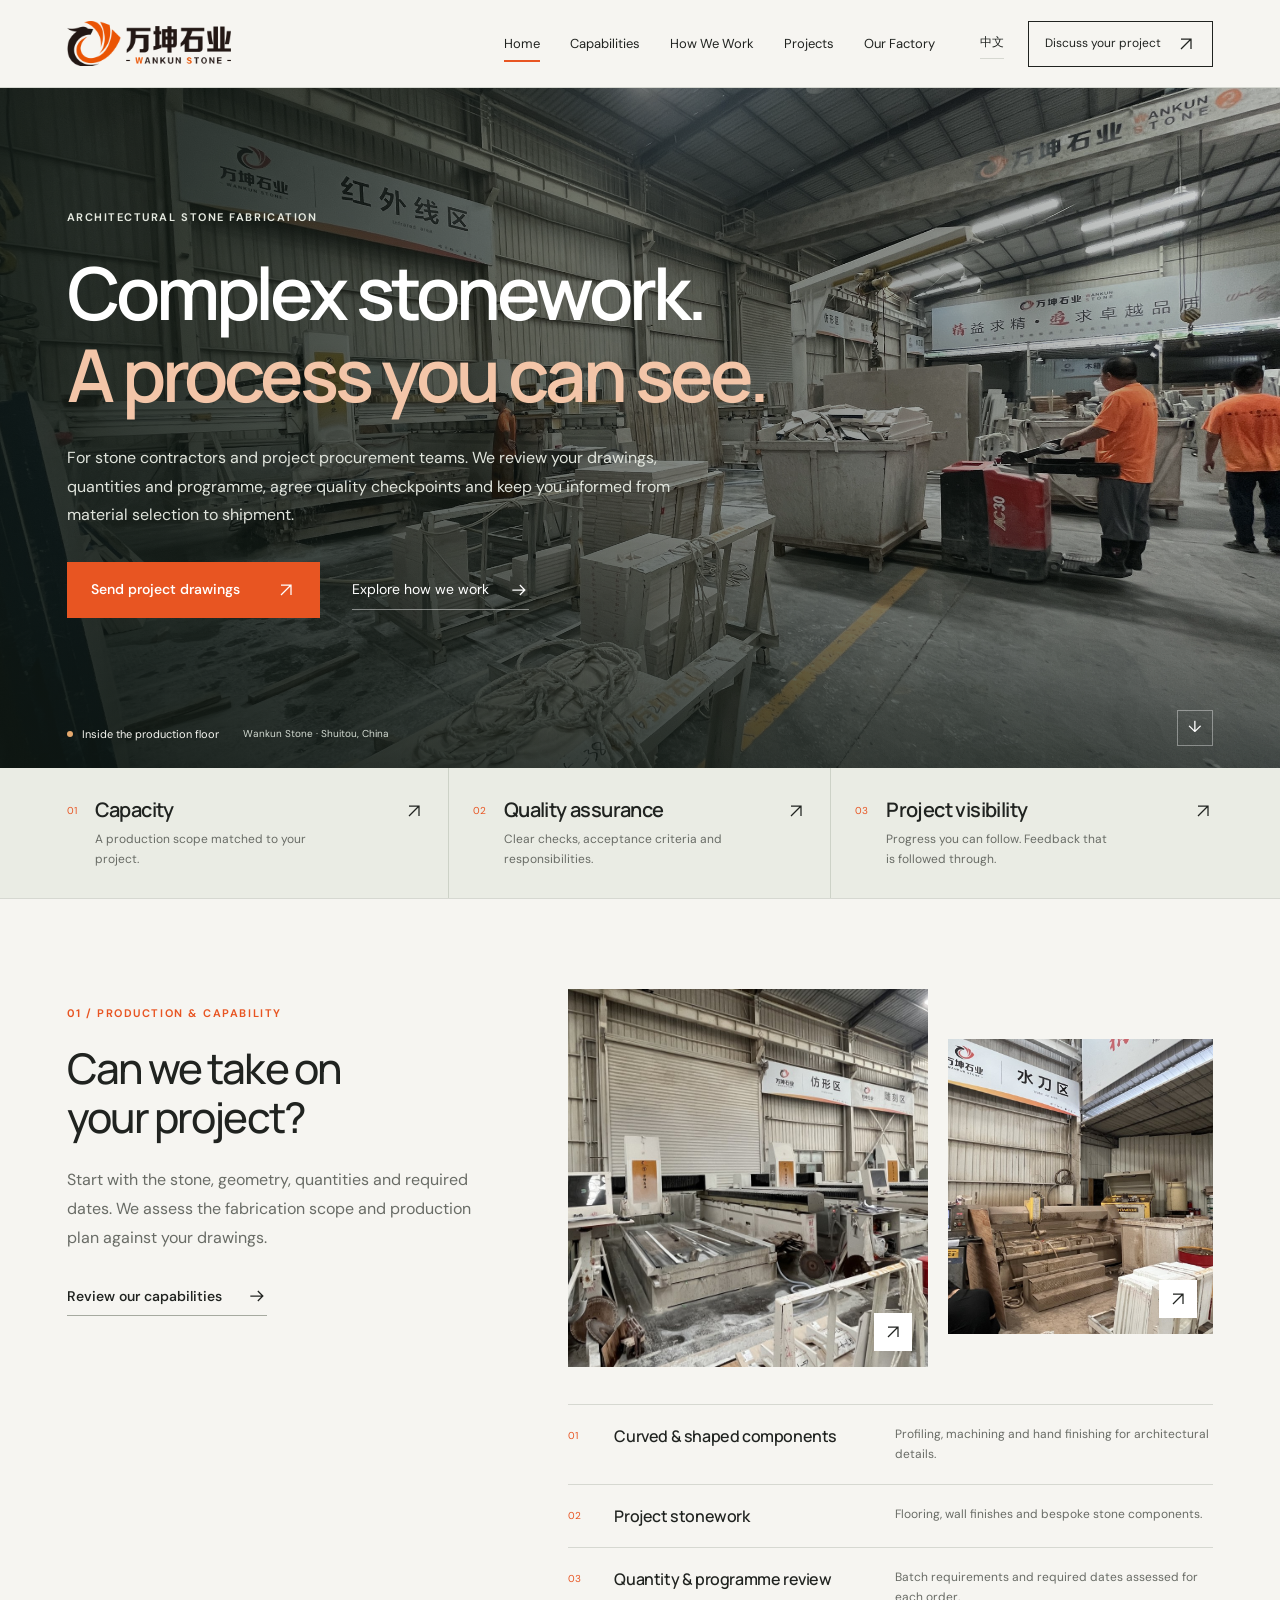
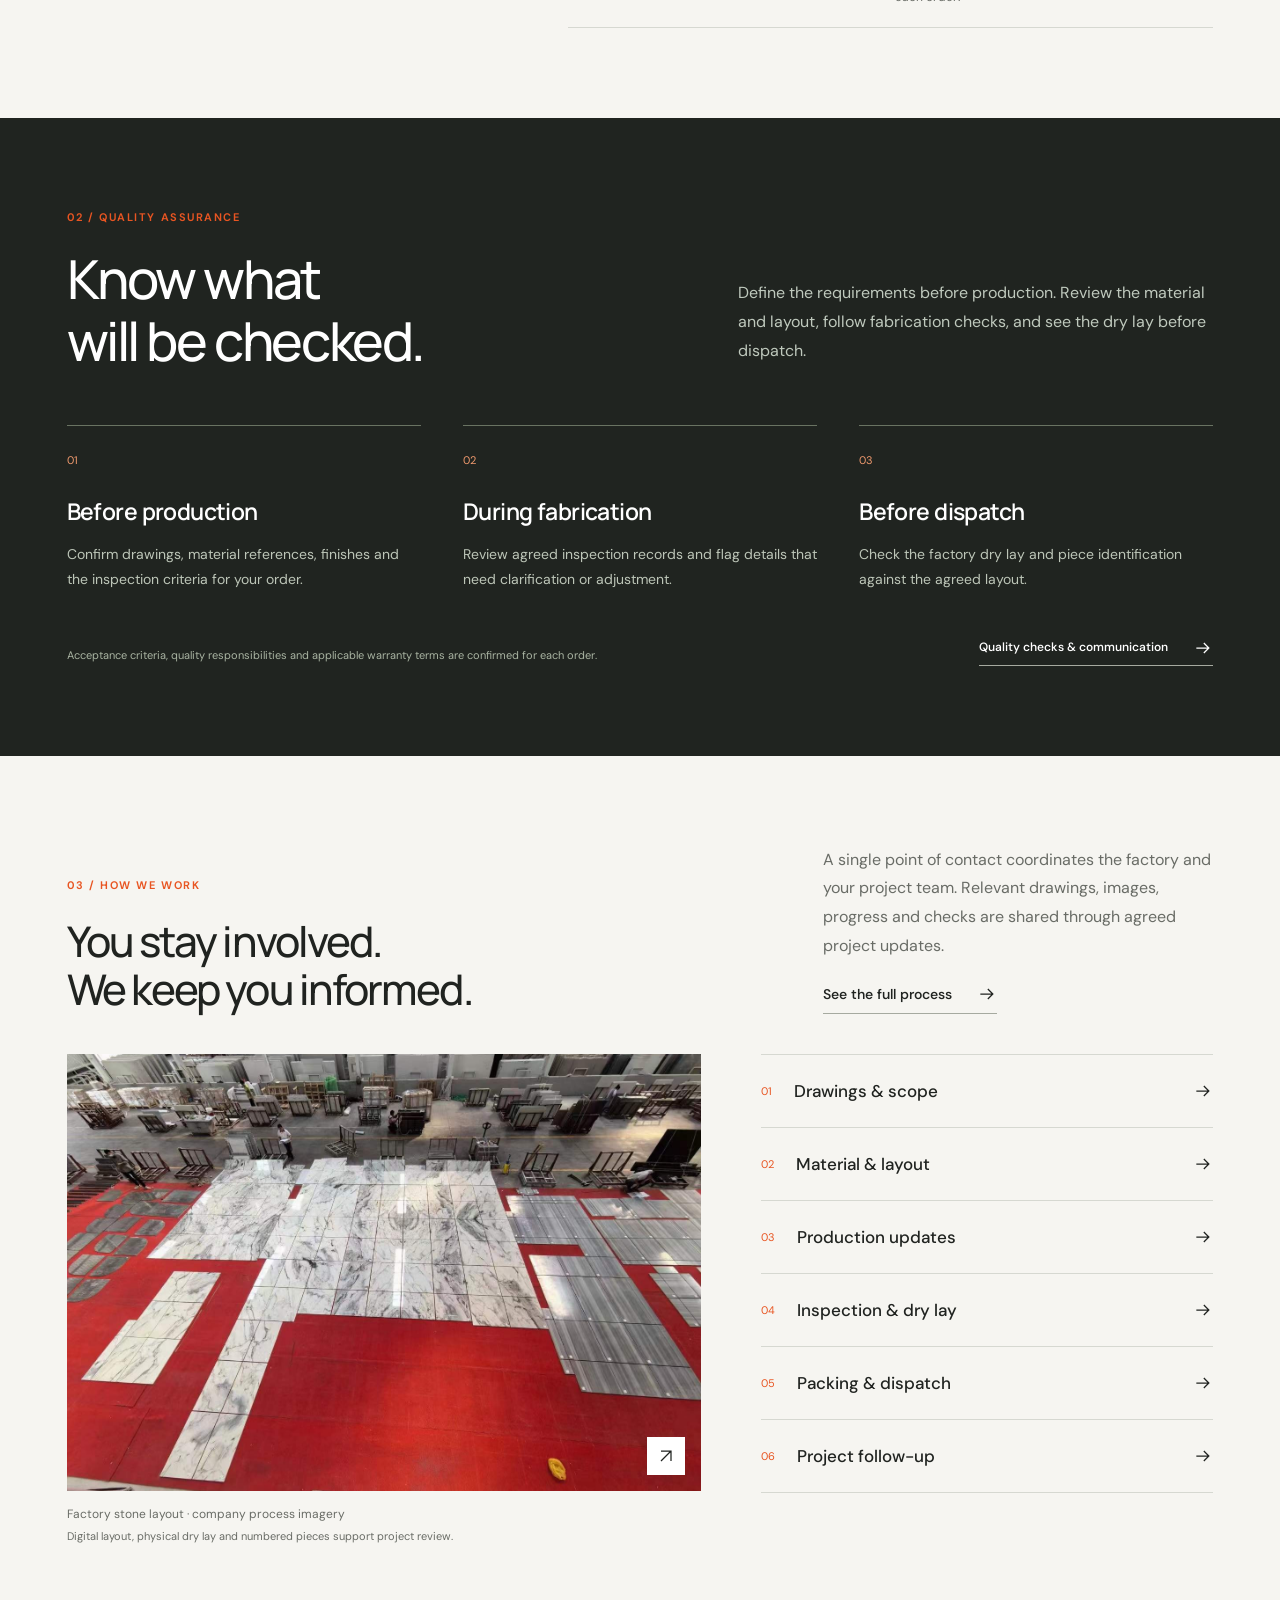
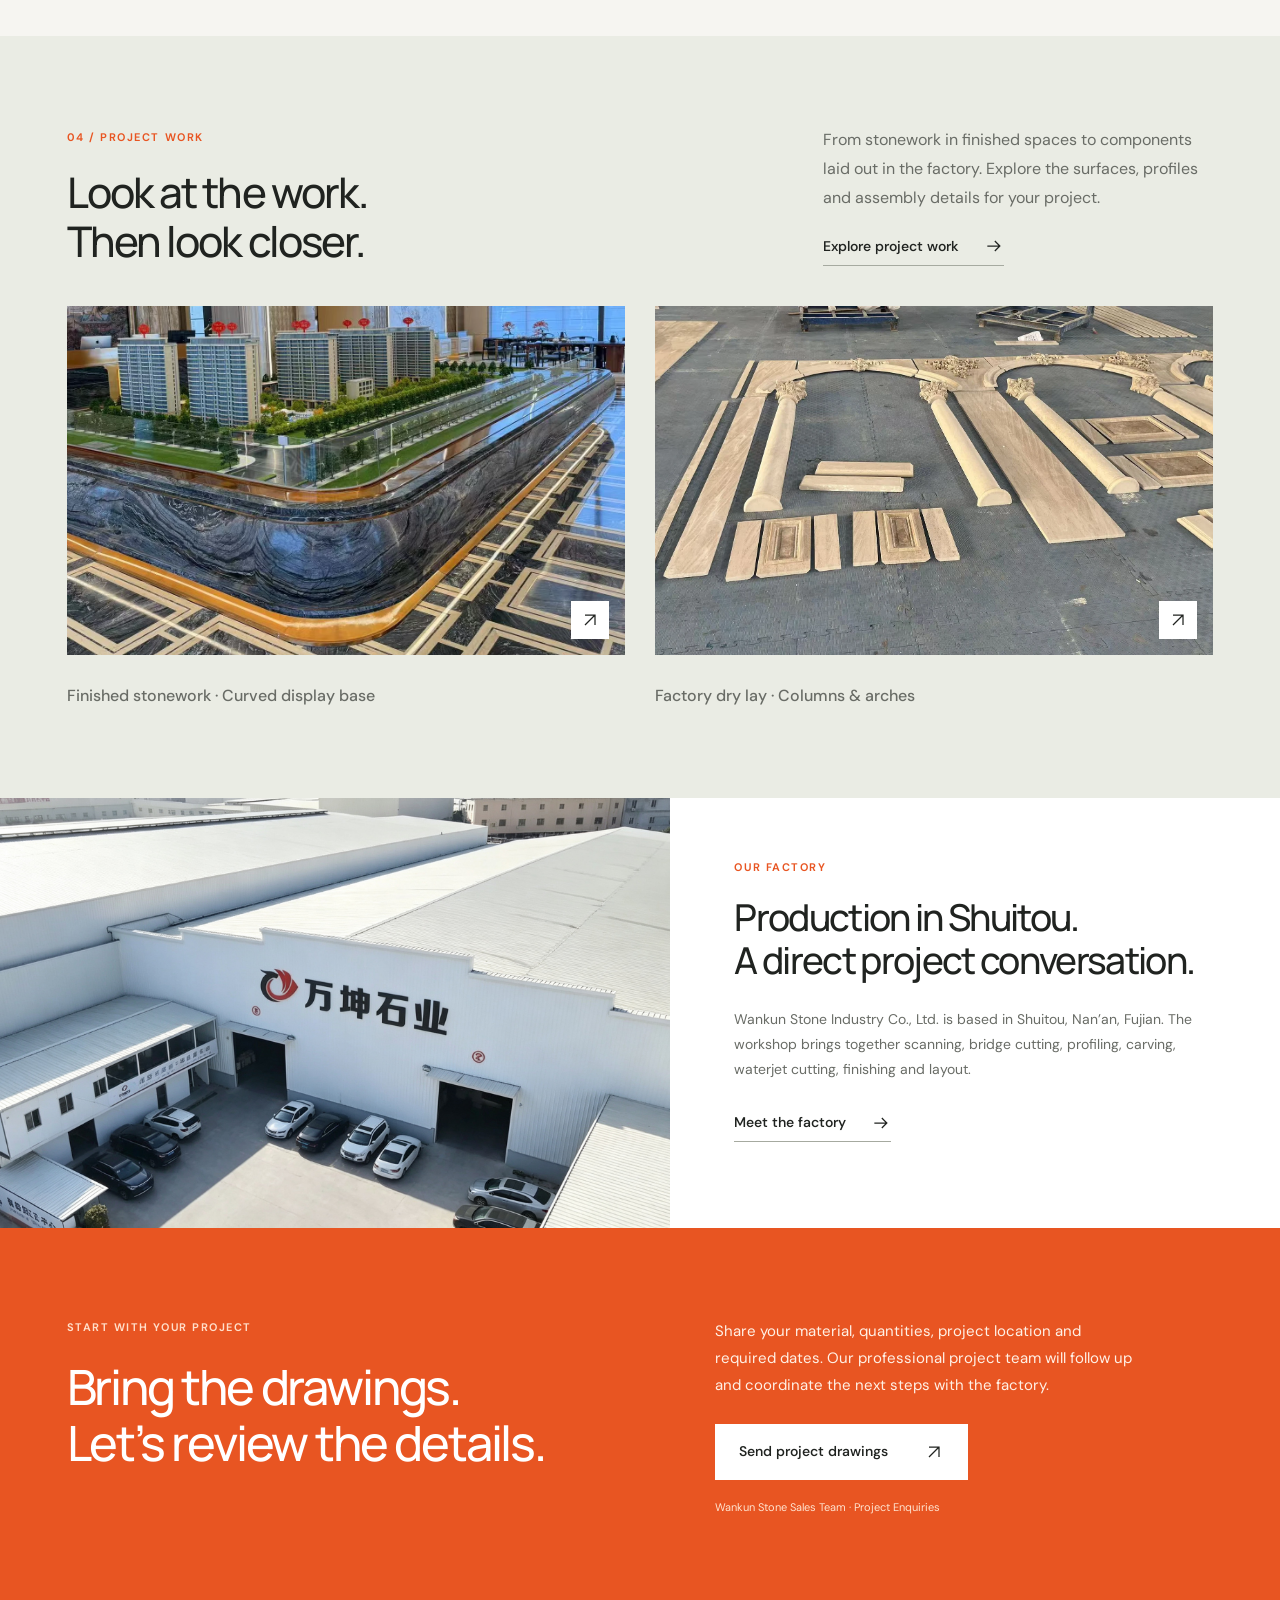
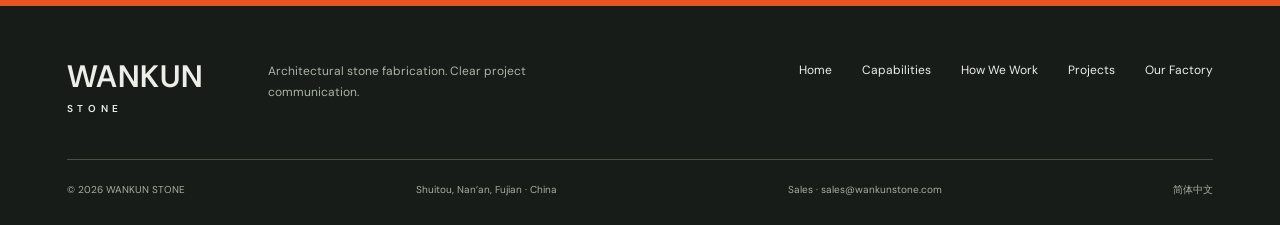
==== commit 8b95b8a3: "Align Projects page introduction and pair finished stonework with fabrication on home" ====
--- a/index.html
+++ b/index.html
@@ -1,7 +1,7 @@
-<!doctype html><html lang="en"><head><meta charset="utf-8"/><meta name="viewport" content="width=device-width,initial-scale=1"/><title>WANKUN STONE — Custom & Commercial Stone Fabrication Factory</title><meta name="description" content="Direct stone fabrication factory in Shuitou, China supplying stone importers, contractors & construction projects. Cut-to-size slabs, CNC curved stonework & factory dry-lay verification."/><link rel="canonical" href="https://wankunstone.com/"/><link rel="alternate" hreflang="en" href="https://wankunstone.com/"/><link rel="alternate" hreflang="zh-Hans" href="https://wankunstone.com/zh/"/><meta property="og:type" content="website"/><meta property="og:site_name" content="WANKUN STONE"/><meta property="og:title" content="WANKUN STONE — Custom & Commercial Stone Fabrication Factory"/><meta property="og:description" content="Direct stone fabrication factory in Shuitou, China supplying stone importers, contractors & construction projects. Cut-to-size slabs, CNC curved stonework & factory dry-lay verification."/><meta property="og:url" content="https://wankunstone.com/"/><meta property="og:image" content="https://wankunstone.com/assets/v2/production-floor.jpg"/><link rel="icon" href="/favicon.svg"/><link rel="stylesheet" href="/assets/index-TnXYKel-.css"/><script id="wankun-schema-jsonld" type="application/ld+json">{"@context":"https://schema.org","@graph":[{"@type":["Organization","ManufacturingBusiness"],"@id":"https://wankunstone.com/#organization","name":"WANKUN STONE (Wankun Stone Industry Co., Ltd. / 万坤石业)","url":"https://wankunstone.com/","logo":"https://wankunstone.com/assets/brand-logo.png","image":"https://wankunstone.com/assets/v2/factory-aerial.jpg","description":"Direct architectural and commercial stone fabrication factory in Shuitou, China. Supplying cut-to-size stone, slabs, CNC curved profiles, waterjet stonework, and factory dry-lay verified stone packages for importers, wholesalers, stone contractors, and construction projects worldwide.","address":{"@type":"PostalAddress","addressLocality":"Shuitou, Nan'an, Quanzhou","addressRegion":"Fujian","addressCountry":"CN"},"areaServed":[{"@type":"Place","name":"Worldwide"},{"@type":"Country","name":"Singapore"},{"@type":"Country","name":"Malaysia"},{"@type":"Country","name":"Vietnam"},{"@type":"Country","name":"China"}],"contactPoint":{"@type":"ContactPoint","contactType":"sales and project coordination","name":"Wankun Stone Sales Team","email":"sales@wankunstone.com","availableLanguage":["English","Chinese"]}},{"@type":"Service","@id":"https://wankunstone.com/#service","name":"Custom & Commercial Stone Fabrication for Overseas Projects","provider":{"@id":"https://wankunstone.com/#organization"},"areaServed":["Worldwide","Singapore","Malaysia","Vietnam"],"serviceType":["Cut-to-Size Architectural Stone Supply","Wholesale Marble & Granite Fabrication","CNC Curved & Profiled Stone Machining","Waterjet Stone Medallions & Inlays","Digital Slab Scanning & Pre-Shipment Factory Dry-Lay"]},{"@type":"FAQPage","@id":"https://wankunstone.com/#faq","mainEntity":[{"@type":"Question","name":"What types of stone buyers and overseas projects does Wankun Stone supply?","acceptedAnswer":{"@type":"Answer","text":"Wankun Stone supplies all categories of stone fabrication buyers worldwide, including stone importers and wholesalers, stone sub-contractors, main construction contractors, interior fit-out teams, and developers across commercial buildings, offices, residential projects, retail malls, public works, and hospitality projects."}},{"@type":"Question","name":"How can overseas buyers verify stone quality before shipment from Shuitou, China?","acceptedAnswer":{"@type":"Answer","text":"Every order includes drawing and scope confirmation, slab scanning and layout review before cutting, full-scale factory dry-lay inspection photos, and piece-by-piece numbered crate labelling before dispatch."}}]}]}</script><link rel="stylesheet" href="/assets/home-feature-navigation-20261116.css"/></head><body><div id="root" data-language="en" data-section="home"><link rel="preload" as="image" href="/assets/brand-logo.png"/><link rel="preload" as="image" href="/assets/v2/production-floor.jpg" fetchPriority="high"/><a href="#main" class="skip-link">Skip to content</a><header class="site-header"><a class="brand" href="/" aria-label="WANKUN STONE"><img src="/assets/brand-logo.png" width="164" height="45" alt="WANKUN STONE 万坤石业"/></a><nav id="main-navigation" class="main-nav" aria-label="Main navigation"><a href="/" aria-current="page">Home</a><a href="/capabilities">Capabilities</a><a href="/how-we-work">How We Work</a><a href="/projects">Projects</a><a href="/about">Our Factory</a><a class="mobile-contact" href="/contact">Discuss your project</a></nav><div class="header-actions"><a class="language-switch" href="/zh" lang="zh-Hans" aria-label="切换至简体中文">中文</a><a class="header-cta" href="/contact">Discuss your project<svg width="20" height="20" viewBox="0 0 24 24" fill="none" stroke="currentColor" stroke-width="1.5" aria-hidden="true"><path d="M6 18 18 6M6 6h12v12"></path></svg></a><button class="menu-toggle" aria-label="Open navigation" aria-expanded="false" aria-controls="main-navigation"><span></span><span></span></button></div></header><main id="main"><section class="hero"><img class="hero-background" src="/assets/v2/production-floor.jpg" alt="Wankun Stone production floor" fetchPriority="high"/><div class="hero-shade"></div><div class="hero-content"><span class="eyebrow">ARCHITECTURAL STONE FABRICATION</span><h1>Complex stonework.<br/><span>A process you can see.</span></h1><p>For stone contractors and project procurement teams. We review your drawings, quantities and programme, agree quality checkpoints and keep you informed from material selection to shipment.</p><div class="hero-actions"><a class="button " href="/contact">Send project drawings<svg width="20" height="20" viewBox="0 0 24 24" fill="none" stroke="currentColor" stroke-width="1.5" aria-hidden="true"><path d="M6 18 18 6M6 6h12v12"></path></svg></a><a class="hero-secondary" href="/how-we-work">Explore how we work<svg width="20" height="20" viewBox="0 0 24 24" fill="none" stroke="currentColor" stroke-width="1.5" aria-hidden="true"><path d="M4 12h15m-6-6 6 6-6 6"></path></svg></a></div></div><div class="hero-caption"><span class="live-mark"></span>Inside the production floor<small>Wankun Stone · Shuitou, China</small></div><a class="scroll-marker" href="#procurement" aria-label="Explore project priorities">↓</a></section><section class="procurement-bar" id="procurement"><a href="/capabilities"><span class="pillar-number">0<!-- -->1</span><div><h2>Capacity</h2><p>A production scope matched to your project.</p></div><svg width="20" height="20" viewBox="0 0 24 24" fill="none" stroke="currentColor" stroke-width="1.5" aria-hidden="true"><path d="M6 18 18 6M6 6h12v12"></path></svg></a><a href="/how-we-work#quality"><span class="pillar-number">0<!-- -->2</span><div><h2>Quality assurance</h2><p>Clear checks, acceptance criteria and responsibilities.</p></div><svg width="20" height="20" viewBox="0 0 24 24" fill="none" stroke="currentColor" stroke-width="1.5" aria-hidden="true"><path d="M6 18 18 6M6 6h12v12"></path></svg></a><a href="/how-we-work"><span class="pillar-number">0<!-- -->3</span><div><h2>Project visibility</h2><p>Progress you can follow. Feedback that is followed through.</p></div><svg width="20" height="20" viewBox="0 0 24 24" fill="none" stroke="currentColor" stroke-width="1.5" aria-hidden="true"><path d="M6 18 18 6M6 6h12v12"></path></svg></a></section><section class="capability-intro section"><div class="section-heading"><span class="eyebrow">01 / PRODUCTION &amp; CAPABILITY</span><h2>Can we take on
+<!doctype html><html lang="en"><head><meta charset="utf-8"/><meta name="viewport" content="width=device-width,initial-scale=1"/><title>WANKUN STONE — Custom & Commercial Stone Fabrication Factory</title><meta name="description" content="Direct stone fabrication factory in Shuitou, China supplying stone importers, contractors & construction projects. Cut-to-size slabs, CNC curved stonework & factory dry-lay verification."/><link rel="canonical" href="https://wankunstone.com/"/><link rel="alternate" hreflang="en" href="https://wankunstone.com/"/><link rel="alternate" hreflang="zh-Hans" href="https://wankunstone.com/zh/"/><meta property="og:type" content="website"/><meta property="og:site_name" content="WANKUN STONE"/><meta property="og:title" content="WANKUN STONE — Custom & Commercial Stone Fabrication Factory"/><meta property="og:description" content="Direct stone fabrication factory in Shuitou, China supplying stone importers, contractors & construction projects. Cut-to-size slabs, CNC curved stonework & factory dry-lay verification."/><meta property="og:url" content="https://wankunstone.com/"/><meta property="og:image" content="https://wankunstone.com/assets/v2/production-floor.jpg"/><link rel="icon" href="/favicon.svg"/><link rel="stylesheet" href="/assets/index-TnXYKel-.css"/><script id="wankun-schema-jsonld" type="application/ld+json">{"@context":"https://schema.org","@graph":[{"@type":["Organization","ManufacturingBusiness"],"@id":"https://wankunstone.com/#organization","name":"WANKUN STONE (Wankun Stone Industry Co., Ltd. / 万坤石业)","url":"https://wankunstone.com/","logo":"https://wankunstone.com/assets/brand-logo.png","image":"https://wankunstone.com/assets/v2/factory-aerial.jpg","description":"Direct architectural and commercial stone fabrication factory in Shuitou, China. Supplying cut-to-size stone, slabs, CNC curved profiles, waterjet stonework, and factory dry-lay verified stone packages for importers, wholesalers, stone contractors, and construction projects worldwide.","address":{"@type":"PostalAddress","addressLocality":"Shuitou, Nan'an, Quanzhou","addressRegion":"Fujian","addressCountry":"CN"},"areaServed":[{"@type":"Place","name":"Worldwide"},{"@type":"Country","name":"Singapore"},{"@type":"Country","name":"Malaysia"},{"@type":"Country","name":"Vietnam"},{"@type":"Country","name":"China"}],"contactPoint":{"@type":"ContactPoint","contactType":"sales and project coordination","name":"Wankun Stone Sales Team","email":"sales@wankunstone.com","availableLanguage":["English","Chinese"]}},{"@type":"Service","@id":"https://wankunstone.com/#service","name":"Custom & Commercial Stone Fabrication for Overseas Projects","provider":{"@id":"https://wankunstone.com/#organization"},"areaServed":["Worldwide","Singapore","Malaysia","Vietnam"],"serviceType":["Cut-to-Size Architectural Stone Supply","Wholesale Marble & Granite Fabrication","CNC Curved & Profiled Stone Machining","Waterjet Stone Medallions & Inlays","Digital Slab Scanning & Pre-Shipment Factory Dry-Lay"]},{"@type":"FAQPage","@id":"https://wankunstone.com/#faq","mainEntity":[{"@type":"Question","name":"What types of stone buyers and overseas projects does Wankun Stone supply?","acceptedAnswer":{"@type":"Answer","text":"Wankun Stone supplies all categories of stone fabrication buyers worldwide, including stone importers and wholesalers, stone sub-contractors, main construction contractors, interior fit-out teams, and developers across commercial buildings, offices, residential projects, retail malls, public works, and hospitality projects."}},{"@type":"Question","name":"How can overseas buyers verify stone quality before shipment from Shuitou, China?","acceptedAnswer":{"@type":"Answer","text":"Every order includes drawing and scope confirmation, slab scanning and layout review before cutting, full-scale factory dry-lay inspection photos, and piece-by-piece numbered crate labelling before dispatch."}}]}]}</script><link rel="stylesheet" href="/assets/home-feature-navigation-20261116.css"/><link rel="stylesheet" href="/assets/project-intro-complement-20261116.css"/></head><body><div id="root" data-language="en" data-section="home"><link rel="preload" as="image" href="/assets/brand-logo.png"/><link rel="preload" as="image" href="/assets/v2/production-floor.jpg" fetchPriority="high"/><a href="#main" class="skip-link">Skip to content</a><header class="site-header"><a class="brand" href="/" aria-label="WANKUN STONE"><img src="/assets/brand-logo.png" width="164" height="45" alt="WANKUN STONE 万坤石业"/></a><nav id="main-navigation" class="main-nav" aria-label="Main navigation"><a href="/" aria-current="page">Home</a><a href="/capabilities">Capabilities</a><a href="/how-we-work">How We Work</a><a href="/projects">Projects</a><a href="/about">Our Factory</a><a class="mobile-contact" href="/contact">Discuss your project</a></nav><div class="header-actions"><a class="language-switch" href="/zh" lang="zh-Hans" aria-label="切换至简体中文">中文</a><a class="header-cta" href="/contact">Discuss your project<svg width="20" height="20" viewBox="0 0 24 24" fill="none" stroke="currentColor" stroke-width="1.5" aria-hidden="true"><path d="M6 18 18 6M6 6h12v12"></path></svg></a><button class="menu-toggle" aria-label="Open navigation" aria-expanded="false" aria-controls="main-navigation"><span></span><span></span></button></div></header><main id="main"><section class="hero"><img class="hero-background" src="/assets/v2/production-floor.jpg" alt="Wankun Stone production floor" fetchPriority="high"/><div class="hero-shade"></div><div class="hero-content"><span class="eyebrow">ARCHITECTURAL STONE FABRICATION</span><h1>Complex stonework.<br/><span>A process you can see.</span></h1><p>For stone contractors and project procurement teams. We review your drawings, quantities and programme, agree quality checkpoints and keep you informed from material selection to shipment.</p><div class="hero-actions"><a class="button " href="/contact">Send project drawings<svg width="20" height="20" viewBox="0 0 24 24" fill="none" stroke="currentColor" stroke-width="1.5" aria-hidden="true"><path d="M6 18 18 6M6 6h12v12"></path></svg></a><a class="hero-secondary" href="/how-we-work">Explore how we work<svg width="20" height="20" viewBox="0 0 24 24" fill="none" stroke="currentColor" stroke-width="1.5" aria-hidden="true"><path d="M4 12h15m-6-6 6 6-6 6"></path></svg></a></div></div><div class="hero-caption"><span class="live-mark"></span>Inside the production floor<small>Wankun Stone · Shuitou, China</small></div><a class="scroll-marker" href="#procurement" aria-label="Explore project priorities">↓</a></section><section class="procurement-bar" id="procurement"><a href="/capabilities"><span class="pillar-number">0<!-- -->1</span><div><h2>Capacity</h2><p>A production scope matched to your project.</p></div><svg width="20" height="20" viewBox="0 0 24 24" fill="none" stroke="currentColor" stroke-width="1.5" aria-hidden="true"><path d="M6 18 18 6M6 6h12v12"></path></svg></a><a href="/how-we-work#quality"><span class="pillar-number">0<!-- -->2</span><div><h2>Quality assurance</h2><p>Clear checks, acceptance criteria and responsibilities.</p></div><svg width="20" height="20" viewBox="0 0 24 24" fill="none" stroke="currentColor" stroke-width="1.5" aria-hidden="true"><path d="M6 18 18 6M6 6h12v12"></path></svg></a><a href="/how-we-work"><span class="pillar-number">0<!-- -->3</span><div><h2>Project visibility</h2><p>Progress you can follow. Feedback that is followed through.</p></div><svg width="20" height="20" viewBox="0 0 24 24" fill="none" stroke="currentColor" stroke-width="1.5" aria-hidden="true"><path d="M6 18 18 6M6 6h12v12"></path></svg></a></section><section class="capability-intro section"><div class="section-heading"><span class="eyebrow">01 / PRODUCTION &amp; CAPABILITY</span><h2>Can we take on
 your project?</h2><p>Start with the stone, geometry, quantities and required dates. We assess the fabrication scope and production plan against your drawings.</p><a class="text-link" href="/capabilities">Review our capabilities<svg width="20" height="20" viewBox="0 0 24 24" fill="none" stroke="currentColor" stroke-width="1.5" aria-hidden="true"><path d="M4 12h15m-6-6 6 6-6 6"></path></svg></a></div><div class="capability-content"><div class="capability-collage"><button class="photo-button " aria-label="View image: Profiling area"><img src="/assets/capability-profiling.jpg" alt="Profiling area" loading="lazy"/><span class="image-expand"><svg width="20" height="20" viewBox="0 0 24 24" fill="none" stroke="currentColor" stroke-width="1.5" aria-hidden="true"><path d="M6 18 18 6M6 6h12v12"></path></svg></span></button><button class="photo-button " aria-label="View image: Waterjet cutting area"><img src="/assets/capability-waterjet.jpg" alt="Waterjet cutting area" loading="lazy"/><span class="image-expand"><svg width="20" height="20" viewBox="0 0 24 24" fill="none" stroke="currentColor" stroke-width="1.5" aria-hidden="true"><path d="M6 18 18 6M6 6h12v12"></path></svg></span></button></div><div class="capability-rows"><div><span>0<!-- -->1</span><h3>Curved &amp; shaped components</h3><p>Profiling, machining and hand finishing for architectural details.</p></div><div><span>0<!-- -->2</span><h3>Project stonework</h3><p>Flooring, wall finishes and bespoke stone components.</p></div><div><span>0<!-- -->3</span><h3>Quantity &amp; programme review</h3><p>Batch requirements and required dates assessed for each order.</p></div></div></div></section><section class="quality-section section " id="quality"><div class="section-heading"><span class="eyebrow">02 / QUALITY ASSURANCE</span><h2>Know what
 will be checked.</h2><p>Define the requirements before production. Review the material and layout, follow fabrication checks, and see the dry lay before dispatch.</p></div><div class="quality-checks"><article><span class="check-number">0<!-- -->1</span><h3>Before production</h3><p>Confirm drawings, material references, finishes and the inspection criteria for your order.</p></article><article><span class="check-number">0<!-- -->2</span><h3>During fabrication</h3><p>Review agreed inspection records and flag details that need clarification or adjustment.</p></article><article><span class="check-number">0<!-- -->3</span><h3>Before dispatch</h3><p>Check the factory dry lay and piece identification against the agreed layout.</p></article></div><div class="quality-bottom"><p>Acceptance criteria, quality responsibilities and applicable warranty terms are confirmed for each order.</p><a class="text-link" href="/how-we-work#quality">Quality checks &amp; communication<svg width="20" height="20" viewBox="0 0 24 24" fill="none" stroke="currentColor" stroke-width="1.5" aria-hidden="true"><path d="M4 12h15m-6-6 6 6-6 6"></path></svg></a></div></section><section class="work-preview section"><div class="section-heading wide-heading"><div><span class="eyebrow">03 / HOW WE WORK</span><h2>You stay involved.
 We keep you informed.</h2></div><div><p>A single point of contact coordinates the factory and your project team. Relevant drawings, images, progress and checks are shared through agreed project updates.</p><a class="text-link" href="/how-we-work">See the full process<svg width="20" height="20" viewBox="0 0 24 24" fill="none" stroke="currentColor" stroke-width="1.5" aria-hidden="true"><path d="M4 12h15m-6-6 6 6-6 6"></path></svg></a></div></div><div class="work-preview-grid"><figure><button class="photo-button " aria-label="View image: Factory stone layout · company process imagery"><img src="/assets/v2/dry-lay-overview.jpg" alt="Factory stone layout · company process imagery" loading="lazy"/><span class="image-expand"><svg width="20" height="20" viewBox="0 0 24 24" fill="none" stroke="currentColor" stroke-width="1.5" aria-hidden="true"><path d="M6 18 18 6M6 6h12v12"></path></svg></span></button><figcaption>Factory stone layout · company process imagery<small>Digital layout, physical dry lay and numbered pieces support project review.</small></figcaption></figure><ol><li><a href="/how-we-work#process"><span>0<!-- -->1</span><strong>Drawings &amp; scope</strong><svg width="20" height="20" viewBox="0 0 24 24" fill="none" stroke="currentColor" stroke-width="1.5" aria-hidden="true"><path d="M4 12h15m-6-6 6 6-6 6"></path></svg></a></li><li><a href="/how-we-work#process"><span>0<!-- -->2</span><strong>Material &amp; layout</strong><svg width="20" height="20" viewBox="0 0 24 24" fill="none" stroke="currentColor" stroke-width="1.5" aria-hidden="true"><path d="M4 12h15m-6-6 6 6-6 6"></path></svg></a></li><li><a href="/how-we-work#process"><span>0<!-- -->3</span><strong>Production updates</strong><svg width="20" height="20" viewBox="0 0 24 24" fill="none" stroke="currentColor" stroke-width="1.5" aria-hidden="true"><path d="M4 12h15m-6-6 6 6-6 6"></path></svg></a></li><li><a href="/how-we-work#process"><span>0<!-- -->4</span><strong>Inspection &amp; dry lay</strong><svg width="20" height="20" viewBox="0 0 24 24" fill="none" stroke="currentColor" stroke-width="1.5" aria-hidden="true"><path d="M4 12h15m-6-6 6 6-6 6"></path></svg></a></li><li><a href="/how-we-work#process"><span>0<!-- -->5</span><strong>Packing &amp; dispatch</strong><svg width="20" height="20" viewBox="0 0 24 24" fill="none" stroke="currentColor" stroke-width="1.5" aria-hidden="true"><path d="M4 12h15m-6-6 6 6-6 6"></path></svg></a></li><li><a href="/how-we-work#process"><span>0<!-- -->6</span><strong>Project follow-up</strong><svg width="20" height="20" viewBox="0 0 24 24" fill="none" stroke="currentColor" stroke-width="1.5" aria-hidden="true"><path d="M4 12h15m-6-6 6 6-6 6"></path></svg></a></li></ol></div></section><section class="project-feature section"><div class="section-heading wide-heading"><div><span class="eyebrow">04 / PROJECT WORK</span><h2>Look at the work.
-Then look closer.</h2></div><div><p>See how columns, carved details and curved profiles come together in factory layouts. Explore the details for your own project.</p><a class="text-link" href="/projects">Explore project work<svg width="20" height="20" viewBox="0 0 24 24" fill="none" stroke="currentColor" stroke-width="1.5" aria-hidden="true"><path d="M4 12h15m-6-6 6 6-6 6"></path></svg></a></div></div><div class="project-feature-grid"><figure><button class="photo-button " aria-label="View image: Columns, arches &amp; carved details"><img src="/assets/v3/columns-and-arches.webp" alt="Columns, arches &amp; carved details" loading="lazy" style="object-position:50% 50%"/><span class="image-expand"><svg width="20" height="20" viewBox="0 0 24 24" fill="none" stroke="currentColor" stroke-width="1.5" aria-hidden="true"><path d="M6 18 18 6M6 6h12v12"></path></svg></span></button><figcaption>Columns, arches &amp; carved details</figcaption></figure><figure><button class="photo-button " aria-label="View image: Curved profiles &amp; shaped openings"><img src="/assets/v3/arched-profiles.webp" alt="Curved profiles &amp; shaped openings" loading="lazy" style="object-position:50% 56%"/><span class="image-expand"><svg width="20" height="20" viewBox="0 0 24 24" fill="none" stroke="currentColor" stroke-width="1.5" aria-hidden="true"><path d="M6 18 18 6M6 6h12v12"></path></svg></span></button><figcaption>Curved profiles &amp; shaped openings</figcaption></figure></div></section><section class="factory-strip"><img src="/assets/v2/factory-aerial.jpg" alt="Wankun Stone factory aerial view" loading="lazy"/><div><span class="eyebrow">OUR FACTORY</span><h2>Production in Shuitou.
+Then look closer.</h2></div><div><p>From stonework in finished spaces to components laid out in the factory. Explore the surfaces, profiles and assembly details for your project.</p><a class="text-link" href="/projects">Explore project work<svg width="20" height="20" viewBox="0 0 24 24" fill="none" stroke="currentColor" stroke-width="1.5" aria-hidden="true"><path d="M4 12h15m-6-6 6 6-6 6"></path></svg></a></div></div><div class="project-feature-grid"><figure><button class="photo-button " aria-label="View image: Finished stonework · Curved display base"><img src="/assets/v3/curved-stone-base.webp" alt="Finished stonework · Curved display base" loading="lazy" style="object-position:50% 78%"/><span class="image-expand"><svg width="20" height="20" viewBox="0 0 24 24" fill="none" stroke="currentColor" stroke-width="1.5" aria-hidden="true"><path d="M6 18 18 6M6 6h12v12"></path></svg></span></button><figcaption>Finished stonework · Curved display base</figcaption></figure><figure><button class="photo-button " aria-label="View image: Factory dry lay · Columns &amp; arches"><img src="/assets/v3/columns-and-arches.webp" alt="Factory dry lay · Columns &amp; arches" loading="lazy" style="object-position:50% 50%"/><span class="image-expand"><svg width="20" height="20" viewBox="0 0 24 24" fill="none" stroke="currentColor" stroke-width="1.5" aria-hidden="true"><path d="M6 18 18 6M6 6h12v12"></path></svg></span></button><figcaption>Factory dry lay · Columns &amp; arches</figcaption></figure></div></section><section class="factory-strip"><img src="/assets/v2/factory-aerial.jpg" alt="Wankun Stone factory aerial view" loading="lazy"/><div><span class="eyebrow">OUR FACTORY</span><h2>Production in Shuitou.
 A direct project conversation.</h2><p>Wankun Stone Industry Co., Ltd. is based in Shuitou, Nan’an, Fujian. The workshop brings together scanning, bridge cutting, profiling, carving, waterjet cutting, finishing and layout.</p><a class="text-link" href="/about">Meet the factory<svg width="20" height="20" viewBox="0 0 24 24" fill="none" stroke="currentColor" stroke-width="1.5" aria-hidden="true"><path d="M4 12h15m-6-6 6 6-6 6"></path></svg></a></div></section><section class="project-cta section"><div><span class="eyebrow">START WITH YOUR PROJECT</span><h2>Bring the drawings.
-Let’s review the details.</h2></div><div><p>Share your material, quantities, project location and required dates. Our professional project team will follow up and coordinate the next steps with the factory.</p><a class="button button-light" href="/contact">Send project drawings<svg width="20" height="20" viewBox="0 0 24 24" fill="none" stroke="currentColor" stroke-width="1.5" aria-hidden="true"><path d="M6 18 18 6M6 6h12v12"></path></svg></a><span class="contact-byline">Wankun Stone Sales Team<!-- --> · <!-- -->Project Enquiries</span></div></section></main><footer class="site-footer"><div class="footer-top"><a href="/" class="footer-wordmark">WANKUN<span>STONE</span></a><p>Architectural stone fabrication. Clear project communication.</p><div><a href="/">Home</a><a href="/capabilities">Capabilities</a><a href="/how-we-work">How We Work</a><a href="/projects">Projects</a><a href="/about">Our Factory</a></div></div><div class="footer-bottom"><span>© <!-- -->2026<!-- --> WANKUN STONE</span><span>Shuitou, Nan’an, Fujian · China</span><a class="contact-email" href="mailto:sales@wankunstone.com">Sales · sales@wankunstone.com</a><a href="/zh">简体中文</a></div></footer><dialog class="lightbox" aria-label="View image"><button class="lightbox-close" aria-label="Close">×</button></dialog></div><script type="module" src="/assets/index-C54uIiVH.js"></script></body></html>+Let’s review the details.</h2></div><div><p>Share your material, quantities, project location and required dates. Our professional project team will follow up and coordinate the next steps with the factory.</p><a class="button button-light" href="/contact">Send project drawings<svg width="20" height="20" viewBox="0 0 24 24" fill="none" stroke="currentColor" stroke-width="1.5" aria-hidden="true"><path d="M6 18 18 6M6 6h12v12"></path></svg></a><span class="contact-byline">Wankun Stone Sales Team<!-- --> · <!-- -->Project Enquiries</span></div></section></main><footer class="site-footer"><div class="footer-top"><a href="/" class="footer-wordmark">WANKUN<span>STONE</span></a><p>Architectural stone fabrication. Clear project communication.</p><div><a href="/">Home</a><a href="/capabilities">Capabilities</a><a href="/how-we-work">How We Work</a><a href="/projects">Projects</a><a href="/about">Our Factory</a></div></div><div class="footer-bottom"><span>© <!-- -->2026<!-- --> WANKUN STONE</span><span>Shuitou, Nan’an, Fujian · China</span><a class="contact-email" href="mailto:sales@wankunstone.com">Sales · sales@wankunstone.com</a><a href="/zh">简体中文</a></div></footer><dialog class="lightbox" aria-label="View image"><button class="lightbox-close" aria-label="Close">×</button></dialog></div><script type="module" src="/assets/index-t3FVK1Zs.js"></script></body></html>
--- a/assets/project-intro-complement-20261116.css
+++ b/assets/project-intro-complement-20261116.css
@@ -0,0 +1,4 @@
+/* Shared page-intro scale and spacing, including Projects. */
+.page-intro{--page-title-size:clamp(46px,5.7vw,88px);padding-top:70px;padding-bottom:55px}
+.page-intro h1{font-size:var(--page-title-size)}
+@media(max-width:600px){.page-intro{--page-title-size:45px;padding-top:42px;padding-bottom:35px}}
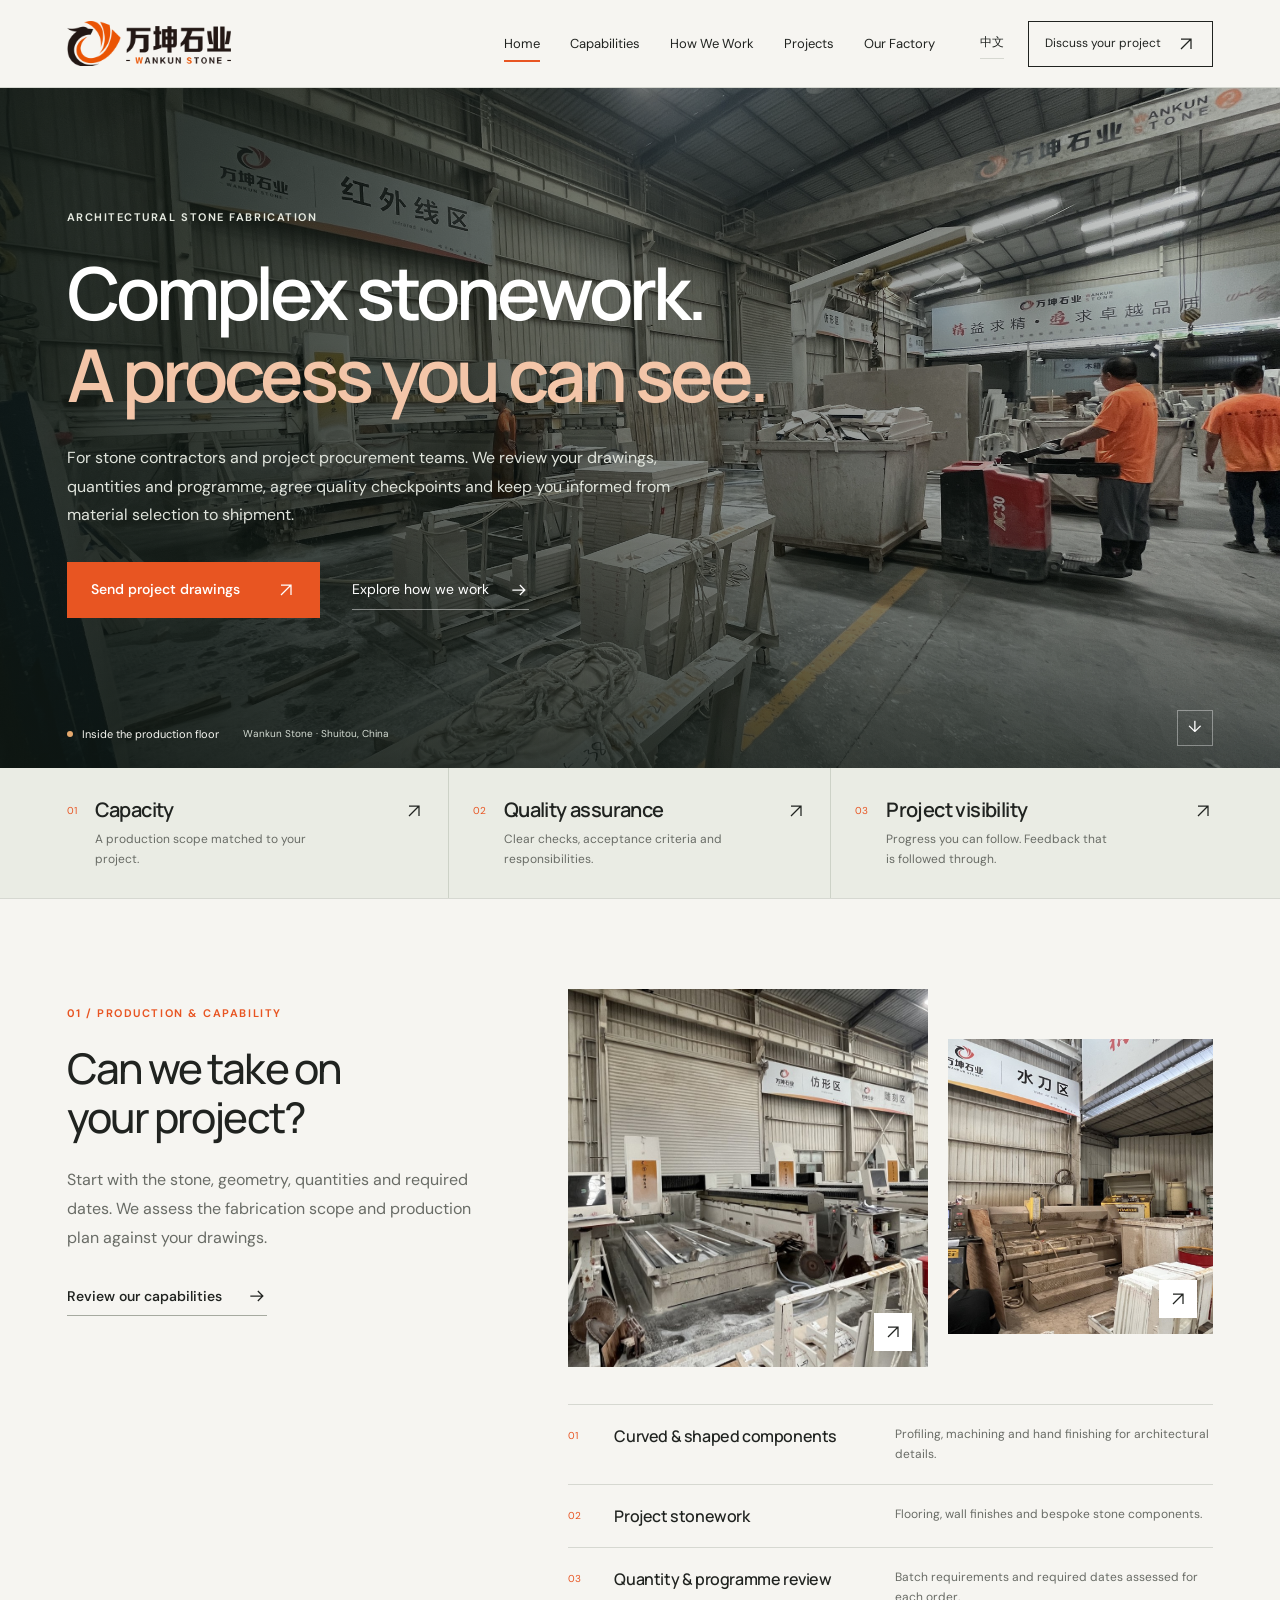
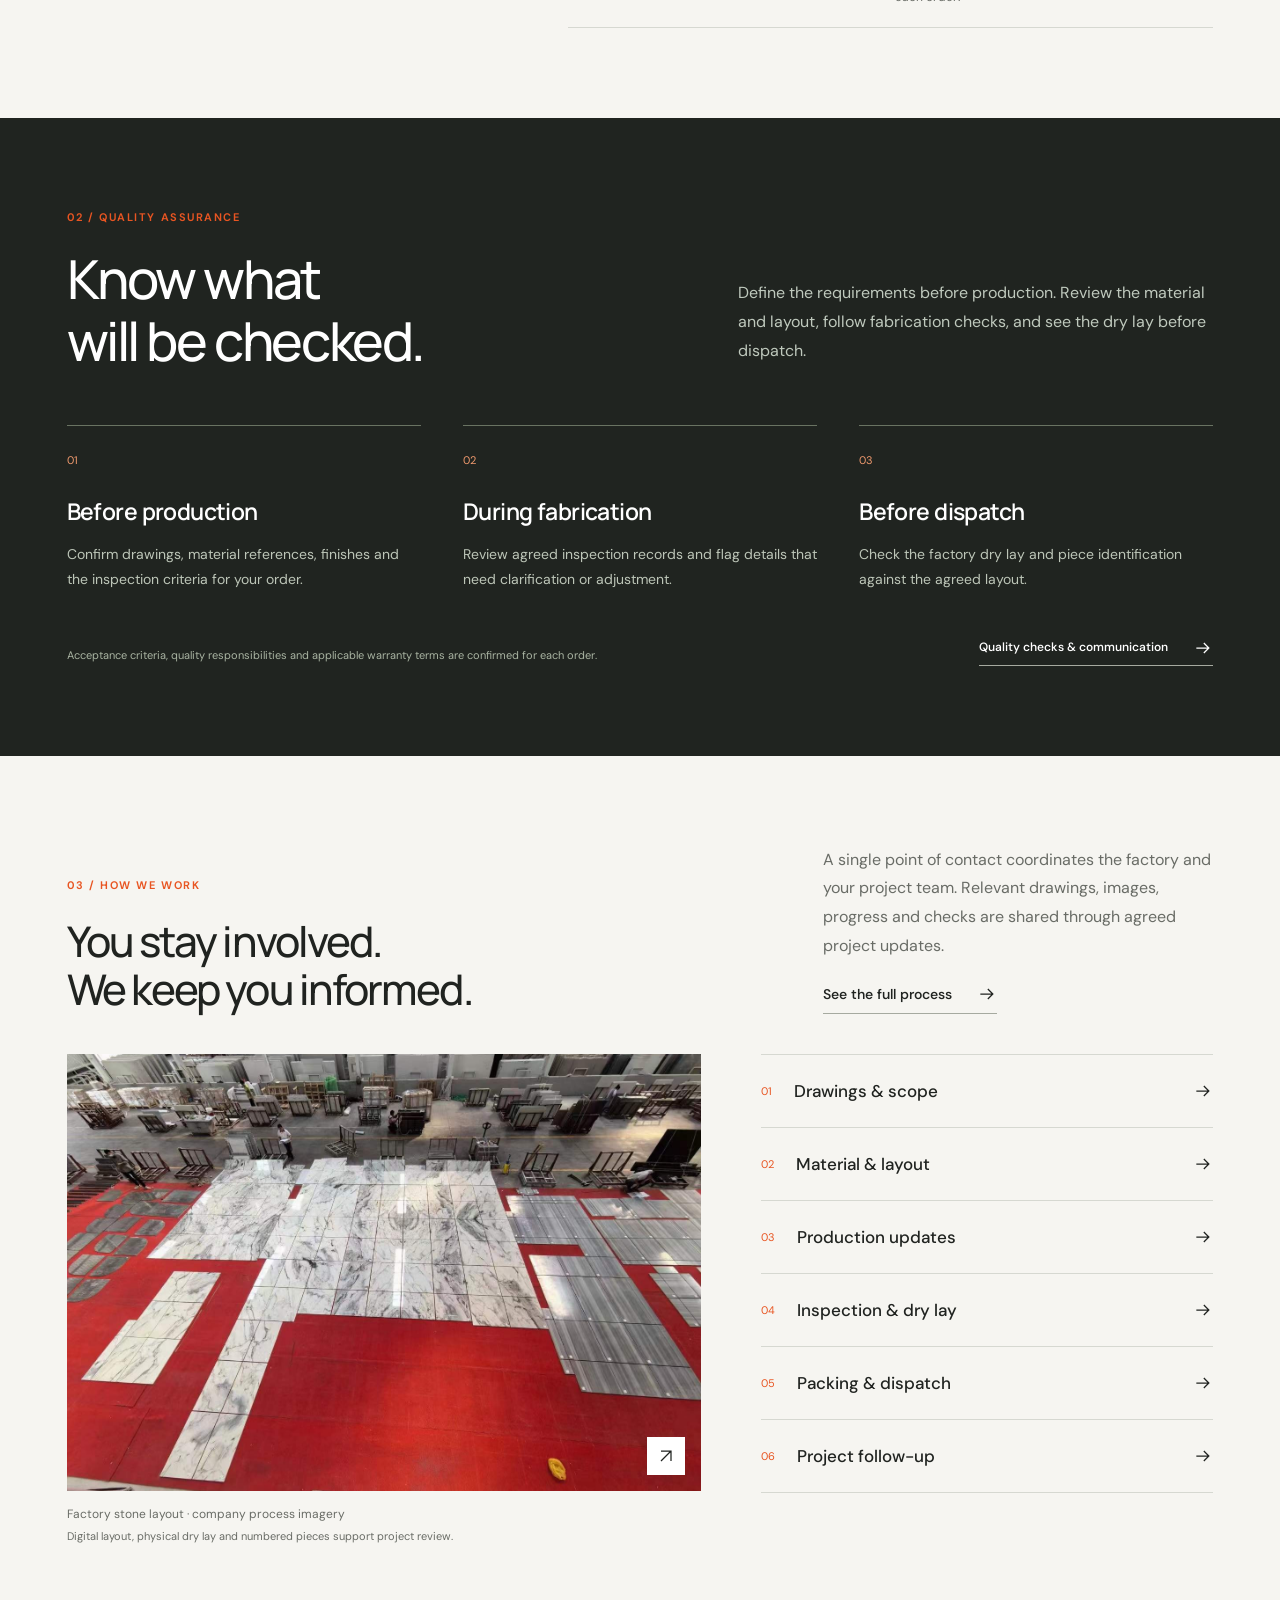
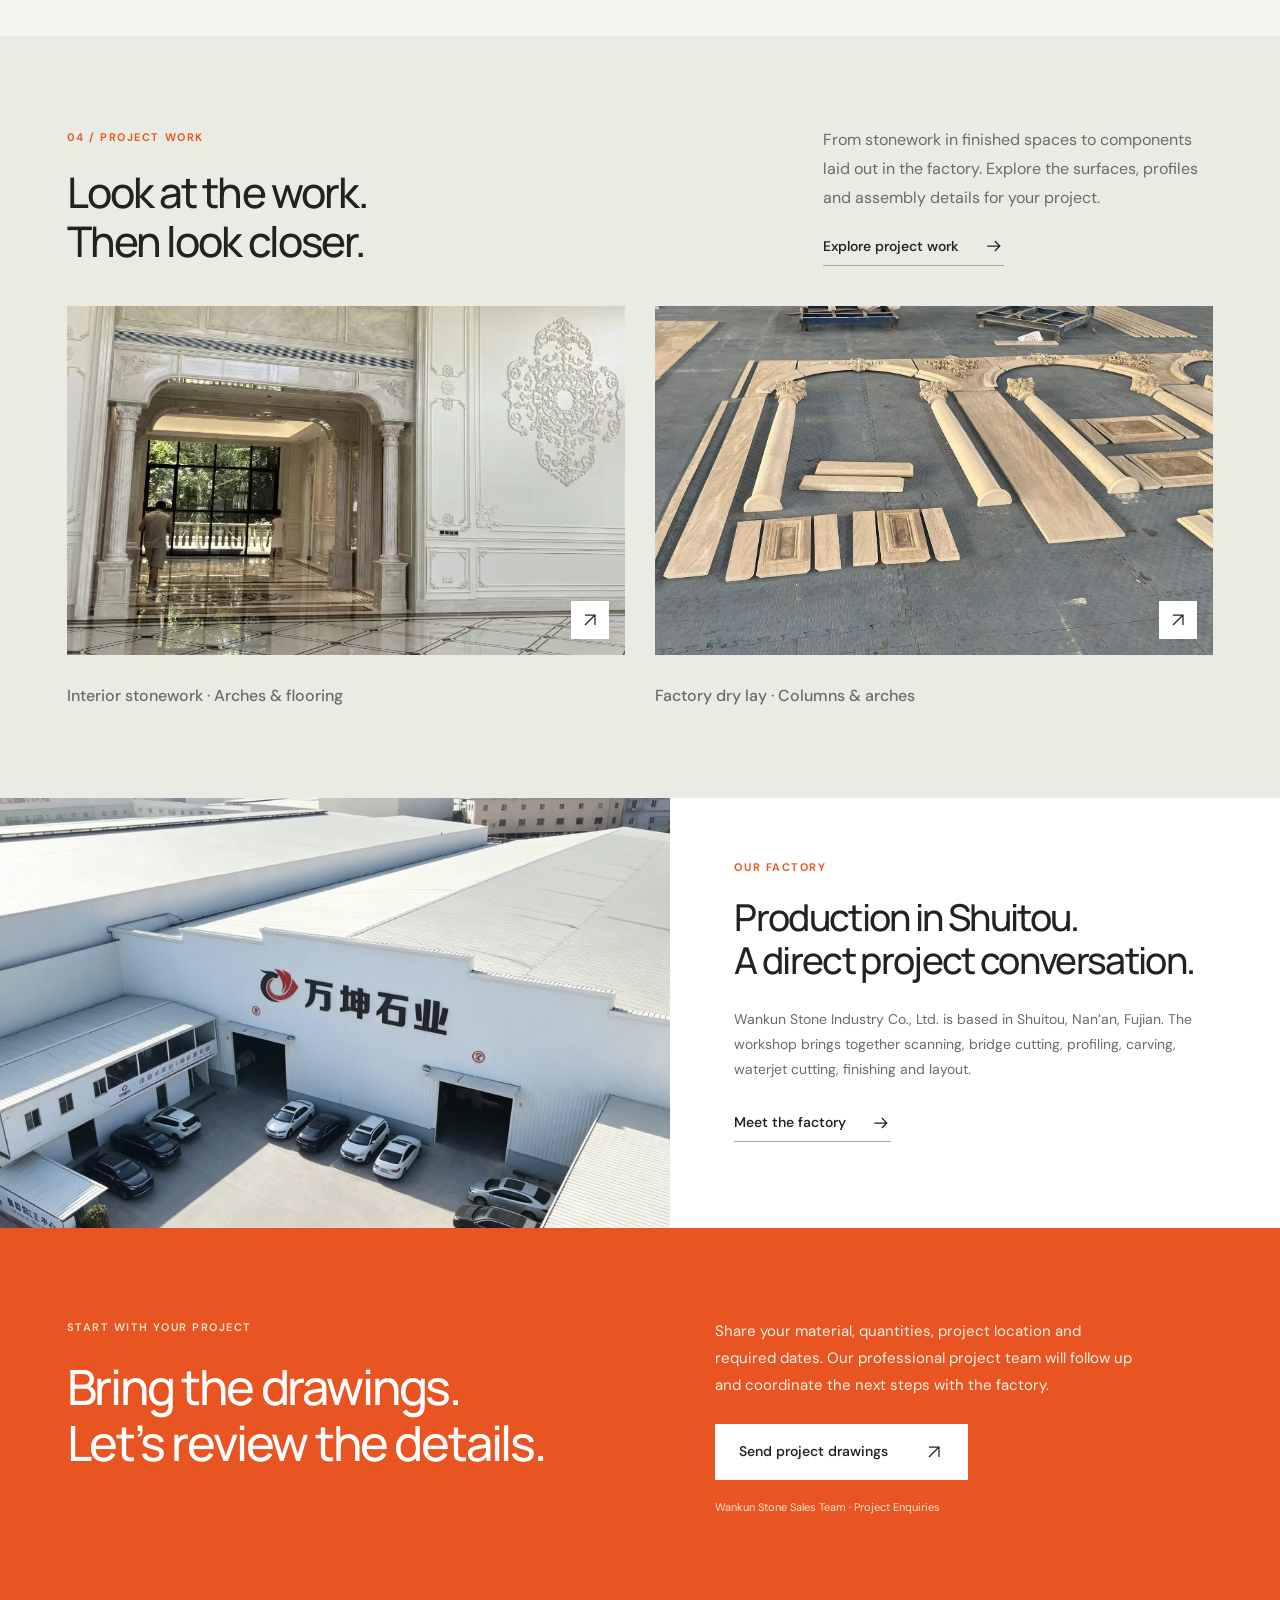
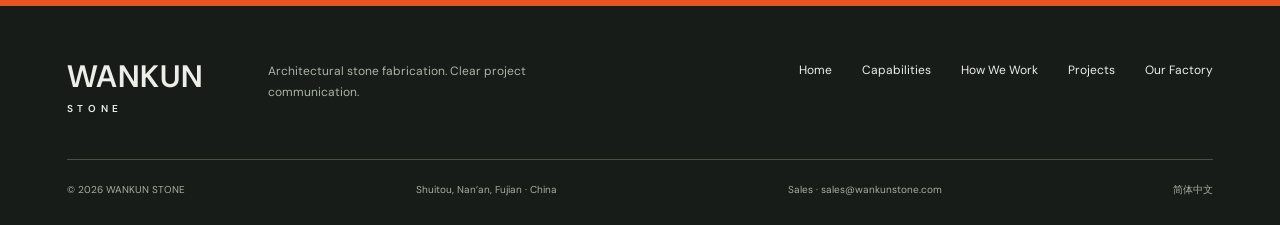
==== commit 399eb534: "Replace homepage finished-work photo with a crop-reviewed architectural interior" ====
--- a/index.html
+++ b/index.html
@@ -2,6 +2,6 @@
 your project?</h2><p>Start with the stone, geometry, quantities and required dates. We assess the fabrication scope and production plan against your drawings.</p><a class="text-link" href="/capabilities">Review our capabilities<svg width="20" height="20" viewBox="0 0 24 24" fill="none" stroke="currentColor" stroke-width="1.5" aria-hidden="true"><path d="M4 12h15m-6-6 6 6-6 6"></path></svg></a></div><div class="capability-content"><div class="capability-collage"><button class="photo-button " aria-label="View image: Profiling area"><img src="/assets/capability-profiling.jpg" alt="Profiling area" loading="lazy"/><span class="image-expand"><svg width="20" height="20" viewBox="0 0 24 24" fill="none" stroke="currentColor" stroke-width="1.5" aria-hidden="true"><path d="M6 18 18 6M6 6h12v12"></path></svg></span></button><button class="photo-button " aria-label="View image: Waterjet cutting area"><img src="/assets/capability-waterjet.jpg" alt="Waterjet cutting area" loading="lazy"/><span class="image-expand"><svg width="20" height="20" viewBox="0 0 24 24" fill="none" stroke="currentColor" stroke-width="1.5" aria-hidden="true"><path d="M6 18 18 6M6 6h12v12"></path></svg></span></button></div><div class="capability-rows"><div><span>0<!-- -->1</span><h3>Curved &amp; shaped components</h3><p>Profiling, machining and hand finishing for architectural details.</p></div><div><span>0<!-- -->2</span><h3>Project stonework</h3><p>Flooring, wall finishes and bespoke stone components.</p></div><div><span>0<!-- -->3</span><h3>Quantity &amp; programme review</h3><p>Batch requirements and required dates assessed for each order.</p></div></div></div></section><section class="quality-section section " id="quality"><div class="section-heading"><span class="eyebrow">02 / QUALITY ASSURANCE</span><h2>Know what
 will be checked.</h2><p>Define the requirements before production. Review the material and layout, follow fabrication checks, and see the dry lay before dispatch.</p></div><div class="quality-checks"><article><span class="check-number">0<!-- -->1</span><h3>Before production</h3><p>Confirm drawings, material references, finishes and the inspection criteria for your order.</p></article><article><span class="check-number">0<!-- -->2</span><h3>During fabrication</h3><p>Review agreed inspection records and flag details that need clarification or adjustment.</p></article><article><span class="check-number">0<!-- -->3</span><h3>Before dispatch</h3><p>Check the factory dry lay and piece identification against the agreed layout.</p></article></div><div class="quality-bottom"><p>Acceptance criteria, quality responsibilities and applicable warranty terms are confirmed for each order.</p><a class="text-link" href="/how-we-work#quality">Quality checks &amp; communication<svg width="20" height="20" viewBox="0 0 24 24" fill="none" stroke="currentColor" stroke-width="1.5" aria-hidden="true"><path d="M4 12h15m-6-6 6 6-6 6"></path></svg></a></div></section><section class="work-preview section"><div class="section-heading wide-heading"><div><span class="eyebrow">03 / HOW WE WORK</span><h2>You stay involved.
 We keep you informed.</h2></div><div><p>A single point of contact coordinates the factory and your project team. Relevant drawings, images, progress and checks are shared through agreed project updates.</p><a class="text-link" href="/how-we-work">See the full process<svg width="20" height="20" viewBox="0 0 24 24" fill="none" stroke="currentColor" stroke-width="1.5" aria-hidden="true"><path d="M4 12h15m-6-6 6 6-6 6"></path></svg></a></div></div><div class="work-preview-grid"><figure><button class="photo-button " aria-label="View image: Factory stone layout · company process imagery"><img src="/assets/v2/dry-lay-overview.jpg" alt="Factory stone layout · company process imagery" loading="lazy"/><span class="image-expand"><svg width="20" height="20" viewBox="0 0 24 24" fill="none" stroke="currentColor" stroke-width="1.5" aria-hidden="true"><path d="M6 18 18 6M6 6h12v12"></path></svg></span></button><figcaption>Factory stone layout · company process imagery<small>Digital layout, physical dry lay and numbered pieces support project review.</small></figcaption></figure><ol><li><a href="/how-we-work#process"><span>0<!-- -->1</span><strong>Drawings &amp; scope</strong><svg width="20" height="20" viewBox="0 0 24 24" fill="none" stroke="currentColor" stroke-width="1.5" aria-hidden="true"><path d="M4 12h15m-6-6 6 6-6 6"></path></svg></a></li><li><a href="/how-we-work#process"><span>0<!-- -->2</span><strong>Material &amp; layout</strong><svg width="20" height="20" viewBox="0 0 24 24" fill="none" stroke="currentColor" stroke-width="1.5" aria-hidden="true"><path d="M4 12h15m-6-6 6 6-6 6"></path></svg></a></li><li><a href="/how-we-work#process"><span>0<!-- -->3</span><strong>Production updates</strong><svg width="20" height="20" viewBox="0 0 24 24" fill="none" stroke="currentColor" stroke-width="1.5" aria-hidden="true"><path d="M4 12h15m-6-6 6 6-6 6"></path></svg></a></li><li><a href="/how-we-work#process"><span>0<!-- -->4</span><strong>Inspection &amp; dry lay</strong><svg width="20" height="20" viewBox="0 0 24 24" fill="none" stroke="currentColor" stroke-width="1.5" aria-hidden="true"><path d="M4 12h15m-6-6 6 6-6 6"></path></svg></a></li><li><a href="/how-we-work#process"><span>0<!-- -->5</span><strong>Packing &amp; dispatch</strong><svg width="20" height="20" viewBox="0 0 24 24" fill="none" stroke="currentColor" stroke-width="1.5" aria-hidden="true"><path d="M4 12h15m-6-6 6 6-6 6"></path></svg></a></li><li><a href="/how-we-work#process"><span>0<!-- -->6</span><strong>Project follow-up</strong><svg width="20" height="20" viewBox="0 0 24 24" fill="none" stroke="currentColor" stroke-width="1.5" aria-hidden="true"><path d="M4 12h15m-6-6 6 6-6 6"></path></svg></a></li></ol></div></section><section class="project-feature section"><div class="section-heading wide-heading"><div><span class="eyebrow">04 / PROJECT WORK</span><h2>Look at the work.
-Then look closer.</h2></div><div><p>From stonework in finished spaces to components laid out in the factory. Explore the surfaces, profiles and assembly details for your project.</p><a class="text-link" href="/projects">Explore project work<svg width="20" height="20" viewBox="0 0 24 24" fill="none" stroke="currentColor" stroke-width="1.5" aria-hidden="true"><path d="M4 12h15m-6-6 6 6-6 6"></path></svg></a></div></div><div class="project-feature-grid"><figure><button class="photo-button " aria-label="View image: Finished stonework · Curved display base"><img src="/assets/v3/curved-stone-base.webp" alt="Finished stonework · Curved display base" loading="lazy" style="object-position:50% 78%"/><span class="image-expand"><svg width="20" height="20" viewBox="0 0 24 24" fill="none" stroke="currentColor" stroke-width="1.5" aria-hidden="true"><path d="M6 18 18 6M6 6h12v12"></path></svg></span></button><figcaption>Finished stonework · Curved display base</figcaption></figure><figure><button class="photo-button " aria-label="View image: Factory dry lay · Columns &amp; arches"><img src="/assets/v3/columns-and-arches.webp" alt="Factory dry lay · Columns &amp; arches" loading="lazy" style="object-position:50% 50%"/><span class="image-expand"><svg width="20" height="20" viewBox="0 0 24 24" fill="none" stroke="currentColor" stroke-width="1.5" aria-hidden="true"><path d="M6 18 18 6M6 6h12v12"></path></svg></span></button><figcaption>Factory dry lay · Columns &amp; arches</figcaption></figure></div></section><section class="factory-strip"><img src="/assets/v2/factory-aerial.jpg" alt="Wankun Stone factory aerial view" loading="lazy"/><div><span class="eyebrow">OUR FACTORY</span><h2>Production in Shuitou.
+Then look closer.</h2></div><div><p>From stonework in finished spaces to components laid out in the factory. Explore the surfaces, profiles and assembly details for your project.</p><a class="text-link" href="/projects">Explore project work<svg width="20" height="20" viewBox="0 0 24 24" fill="none" stroke="currentColor" stroke-width="1.5" aria-hidden="true"><path d="M4 12h15m-6-6 6 6-6 6"></path></svg></a></div></div><div class="project-feature-grid"><figure><button class="photo-button " aria-label="View image: Interior stonework · Arches &amp; flooring"><img src="/assets/v3/interior-arches.webp" alt="Interior stonework · Arches &amp; flooring" loading="lazy" style="object-position:50% 65%"/><span class="image-expand"><svg width="20" height="20" viewBox="0 0 24 24" fill="none" stroke="currentColor" stroke-width="1.5" aria-hidden="true"><path d="M6 18 18 6M6 6h12v12"></path></svg></span></button><figcaption>Interior stonework · Arches &amp; flooring</figcaption></figure><figure><button class="photo-button " aria-label="View image: Factory dry lay · Columns &amp; arches"><img src="/assets/v3/columns-and-arches.webp" alt="Factory dry lay · Columns &amp; arches" loading="lazy" style="object-position:50% 50%"/><span class="image-expand"><svg width="20" height="20" viewBox="0 0 24 24" fill="none" stroke="currentColor" stroke-width="1.5" aria-hidden="true"><path d="M6 18 18 6M6 6h12v12"></path></svg></span></button><figcaption>Factory dry lay · Columns &amp; arches</figcaption></figure></div></section><section class="factory-strip"><img src="/assets/v2/factory-aerial.jpg" alt="Wankun Stone factory aerial view" loading="lazy"/><div><span class="eyebrow">OUR FACTORY</span><h2>Production in Shuitou.
 A direct project conversation.</h2><p>Wankun Stone Industry Co., Ltd. is based in Shuitou, Nan’an, Fujian. The workshop brings together scanning, bridge cutting, profiling, carving, waterjet cutting, finishing and layout.</p><a class="text-link" href="/about">Meet the factory<svg width="20" height="20" viewBox="0 0 24 24" fill="none" stroke="currentColor" stroke-width="1.5" aria-hidden="true"><path d="M4 12h15m-6-6 6 6-6 6"></path></svg></a></div></section><section class="project-cta section"><div><span class="eyebrow">START WITH YOUR PROJECT</span><h2>Bring the drawings.
-Let’s review the details.</h2></div><div><p>Share your material, quantities, project location and required dates. Our professional project team will follow up and coordinate the next steps with the factory.</p><a class="button button-light" href="/contact">Send project drawings<svg width="20" height="20" viewBox="0 0 24 24" fill="none" stroke="currentColor" stroke-width="1.5" aria-hidden="true"><path d="M6 18 18 6M6 6h12v12"></path></svg></a><span class="contact-byline">Wankun Stone Sales Team<!-- --> · <!-- -->Project Enquiries</span></div></section></main><footer class="site-footer"><div class="footer-top"><a href="/" class="footer-wordmark">WANKUN<span>STONE</span></a><p>Architectural stone fabrication. Clear project communication.</p><div><a href="/">Home</a><a href="/capabilities">Capabilities</a><a href="/how-we-work">How We Work</a><a href="/projects">Projects</a><a href="/about">Our Factory</a></div></div><div class="footer-bottom"><span>© <!-- -->2026<!-- --> WANKUN STONE</span><span>Shuitou, Nan’an, Fujian · China</span><a class="contact-email" href="mailto:sales@wankunstone.com">Sales · sales@wankunstone.com</a><a href="/zh">简体中文</a></div></footer><dialog class="lightbox" aria-label="View image"><button class="lightbox-close" aria-label="Close">×</button></dialog></div><script type="module" src="/assets/index-t3FVK1Zs.js"></script></body></html>+Let’s review the details.</h2></div><div><p>Share your material, quantities, project location and required dates. Our professional project team will follow up and coordinate the next steps with the factory.</p><a class="button button-light" href="/contact">Send project drawings<svg width="20" height="20" viewBox="0 0 24 24" fill="none" stroke="currentColor" stroke-width="1.5" aria-hidden="true"><path d="M6 18 18 6M6 6h12v12"></path></svg></a><span class="contact-byline">Wankun Stone Sales Team<!-- --> · <!-- -->Project Enquiries</span></div></section></main><footer class="site-footer"><div class="footer-top"><a href="/" class="footer-wordmark">WANKUN<span>STONE</span></a><p>Architectural stone fabrication. Clear project communication.</p><div><a href="/">Home</a><a href="/capabilities">Capabilities</a><a href="/how-we-work">How We Work</a><a href="/projects">Projects</a><a href="/about">Our Factory</a></div></div><div class="footer-bottom"><span>© <!-- -->2026<!-- --> WANKUN STONE</span><span>Shuitou, Nan’an, Fujian · China</span><a class="contact-email" href="mailto:sales@wankunstone.com">Sales · sales@wankunstone.com</a><a href="/zh">简体中文</a></div></footer><dialog class="lightbox" aria-label="View image"><button class="lightbox-close" aria-label="Close">×</button></dialog></div><script type="module" src="/assets/index-D9__3QHW.js"></script></body></html>
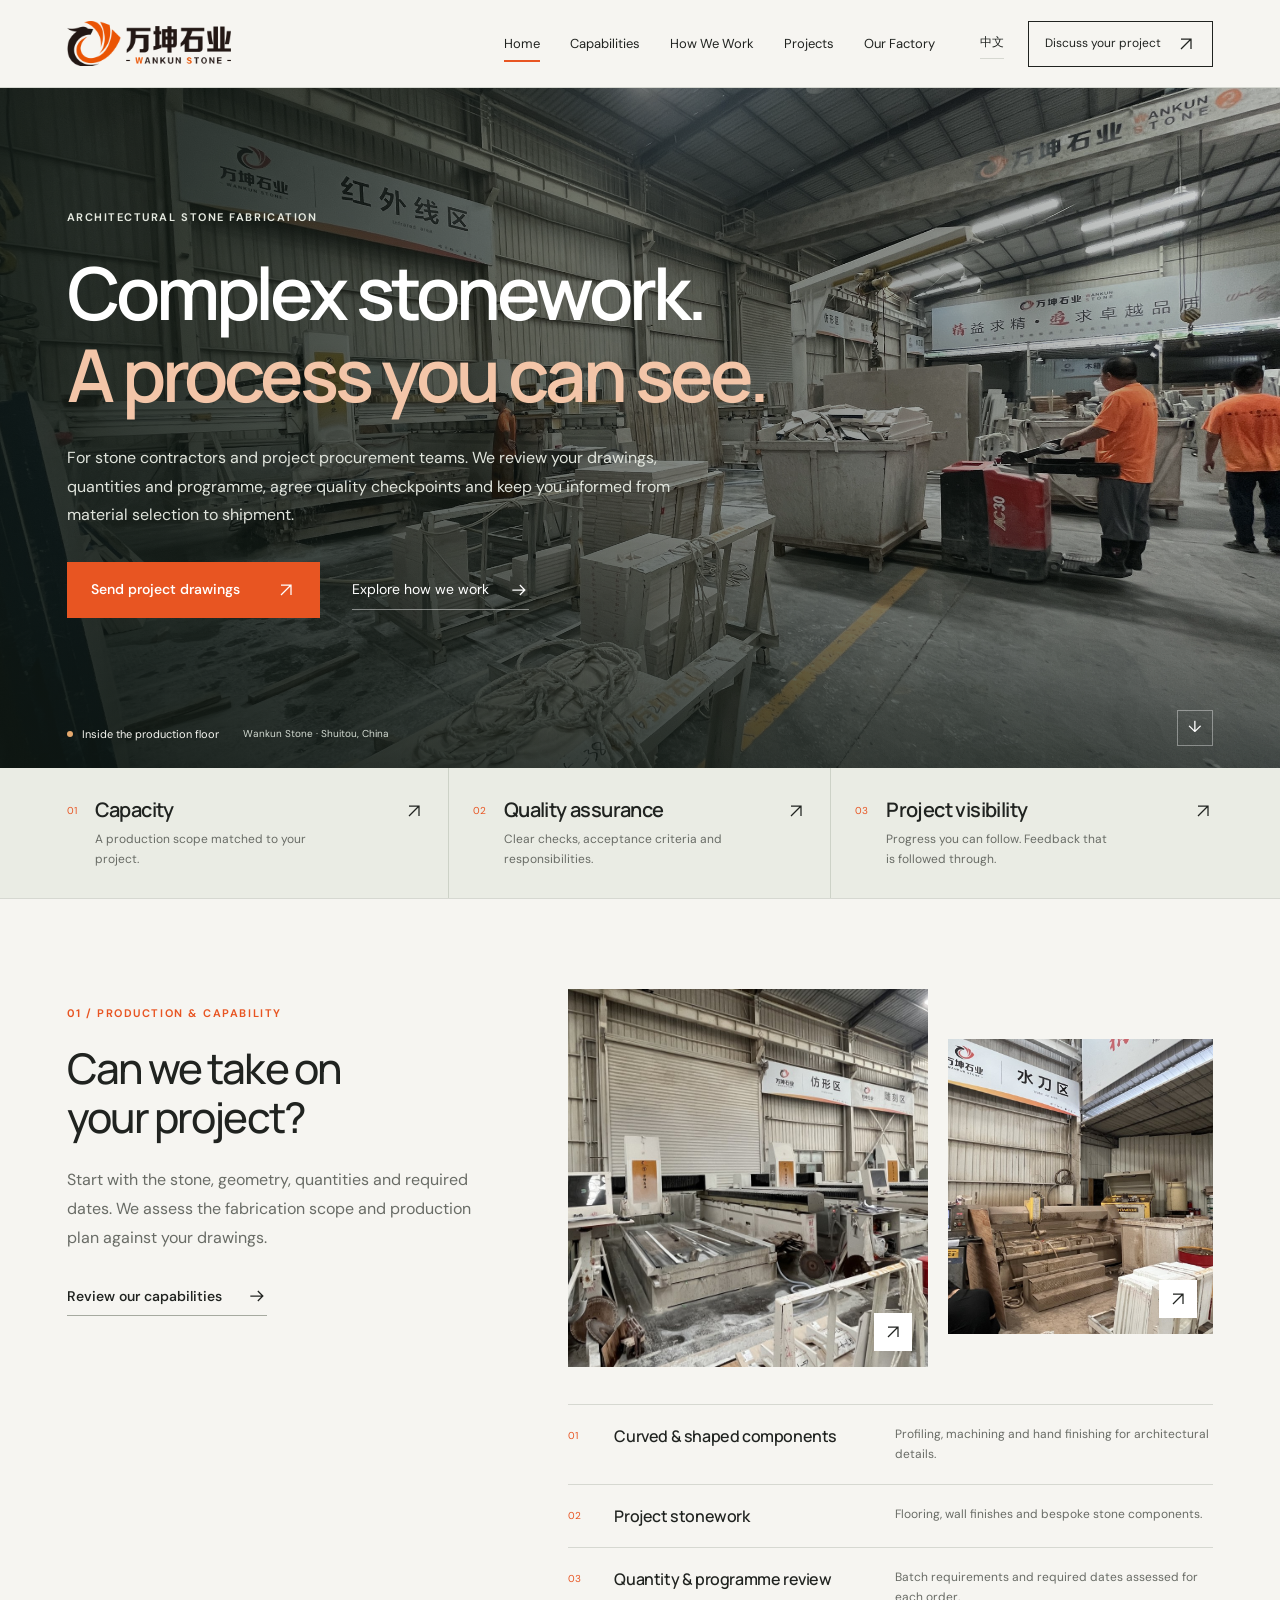
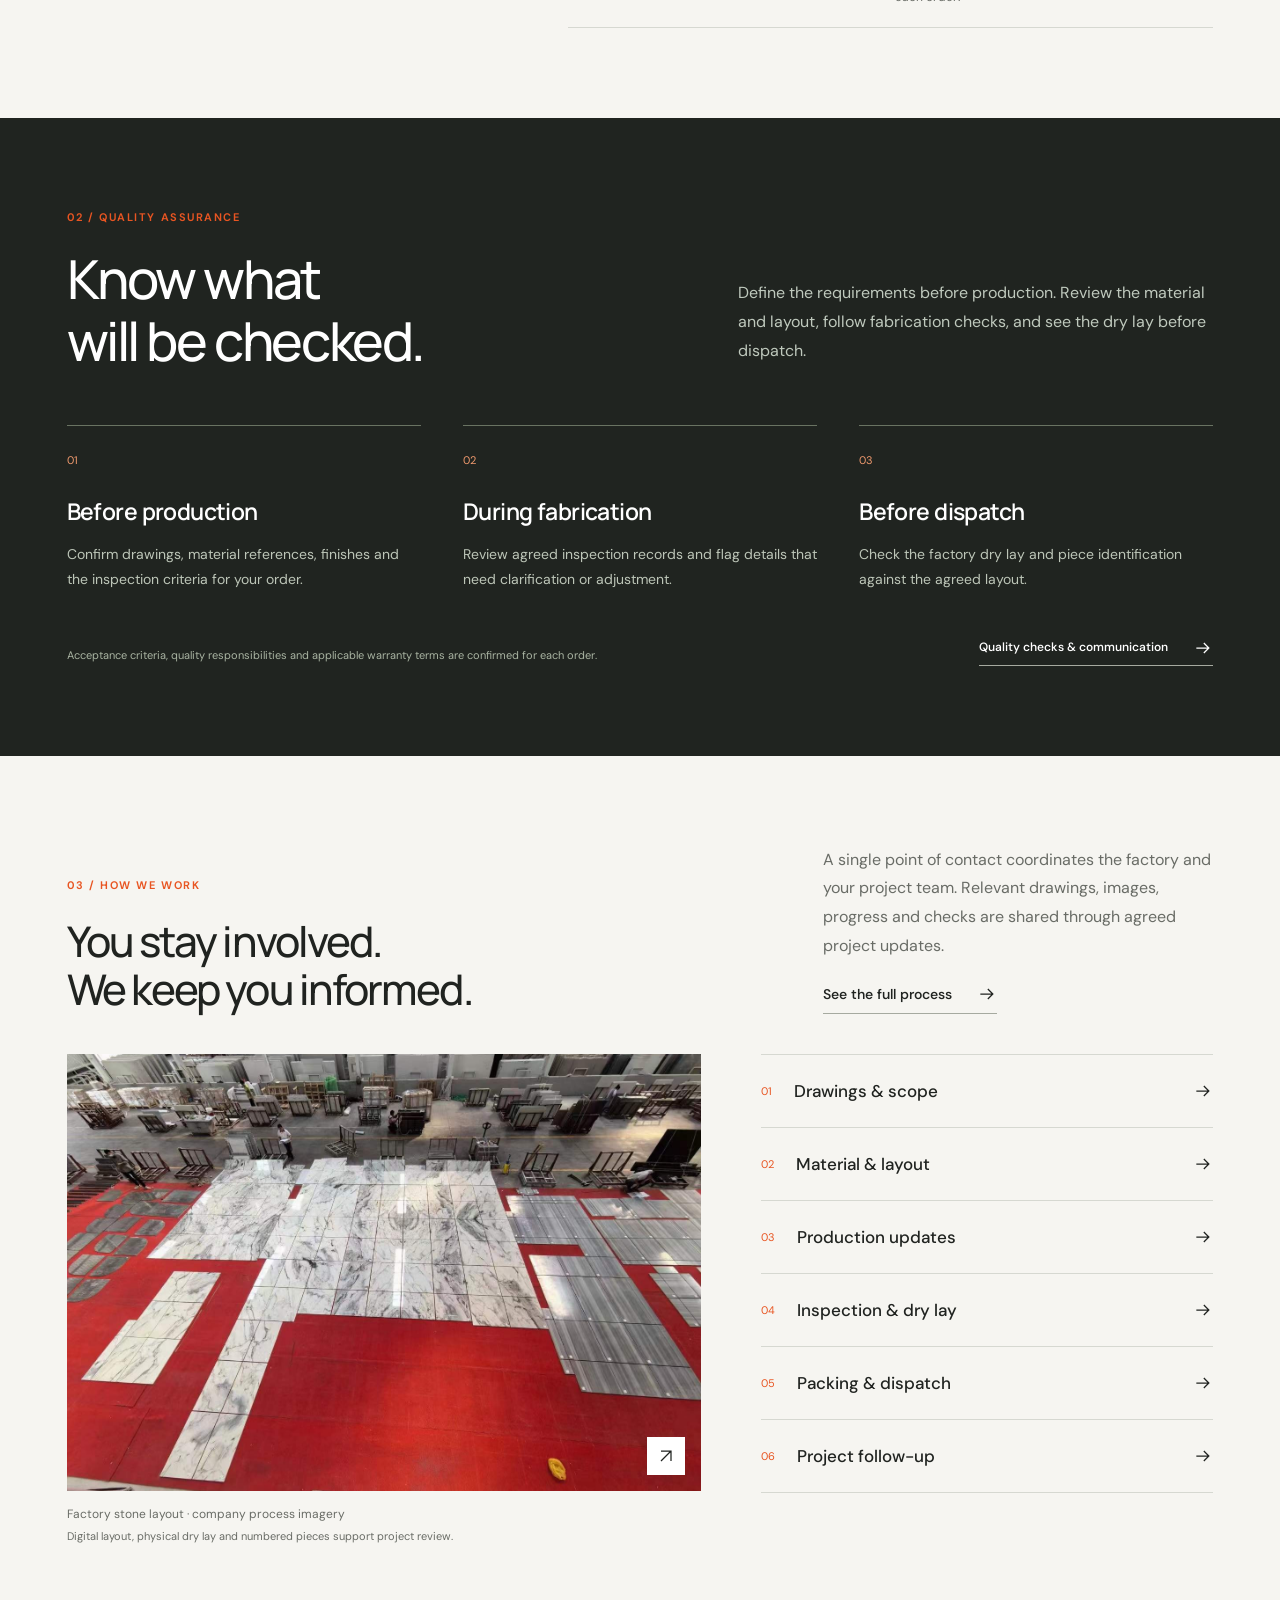
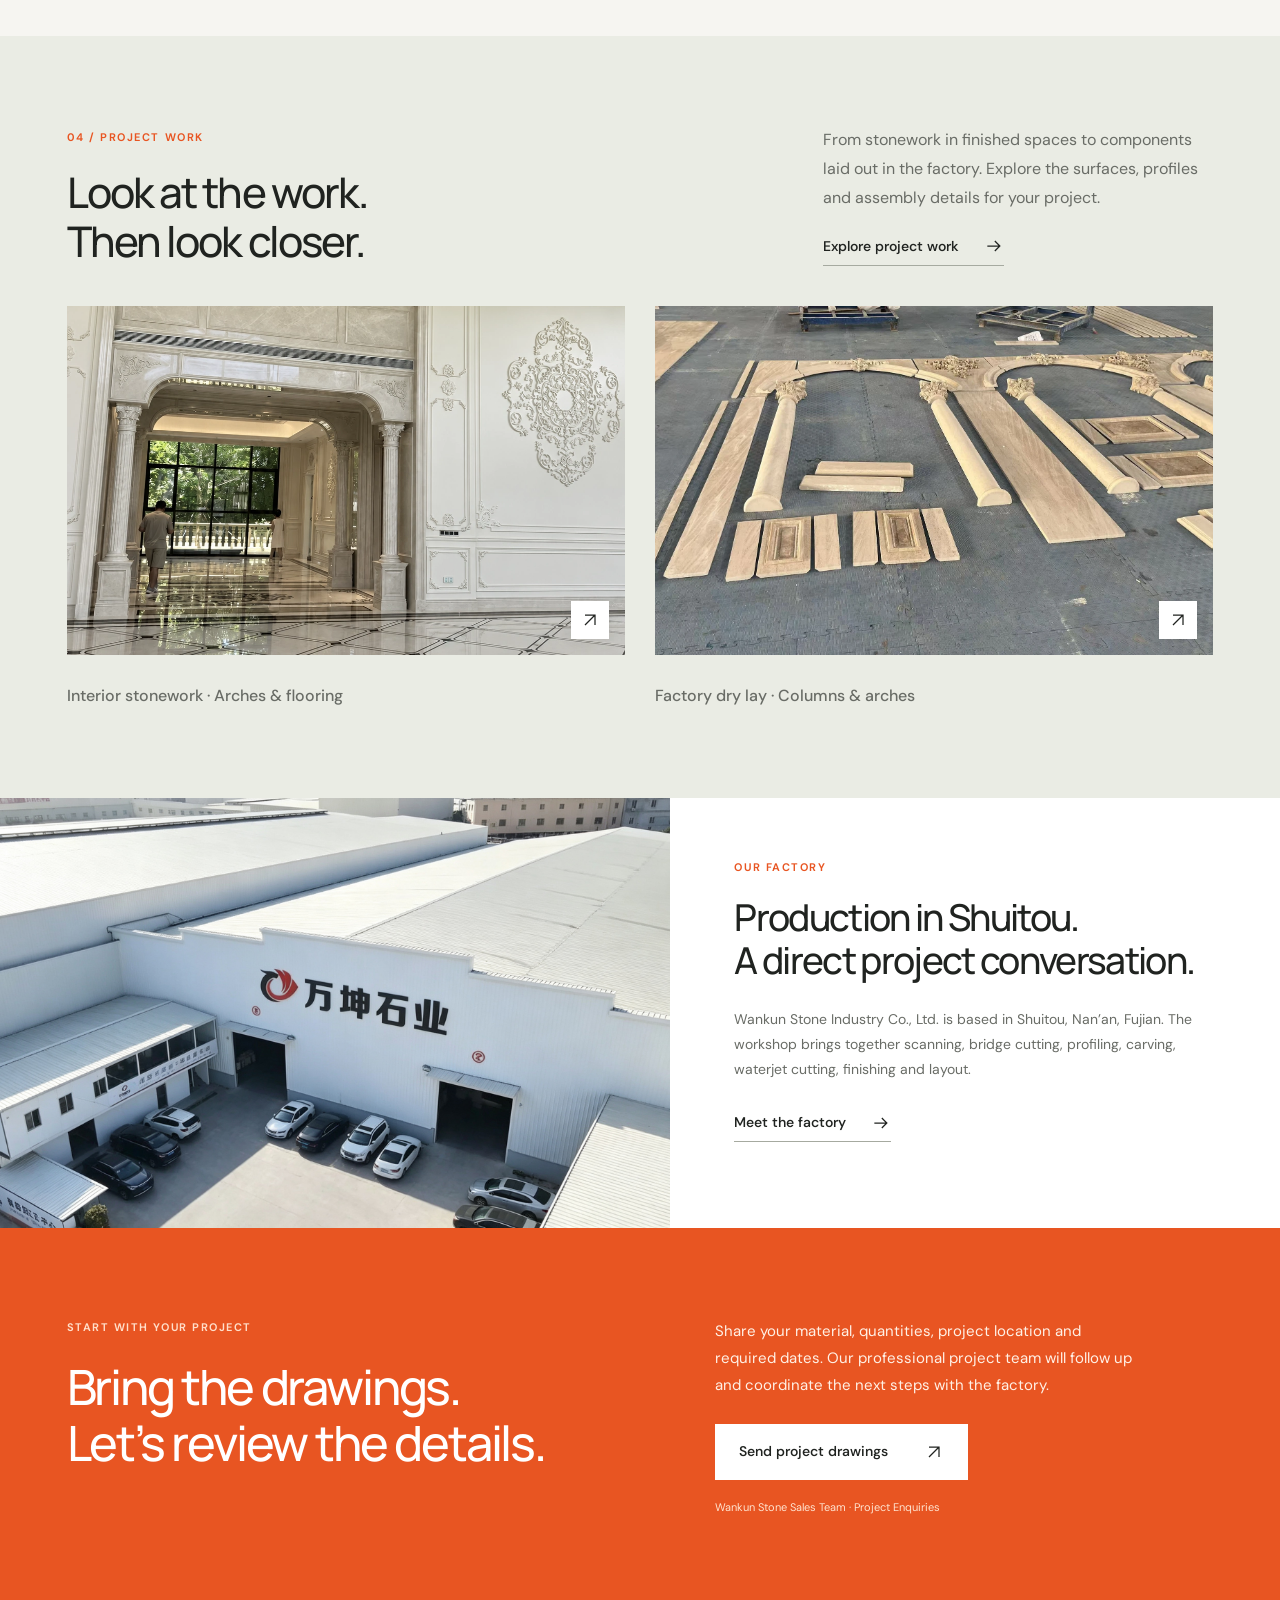
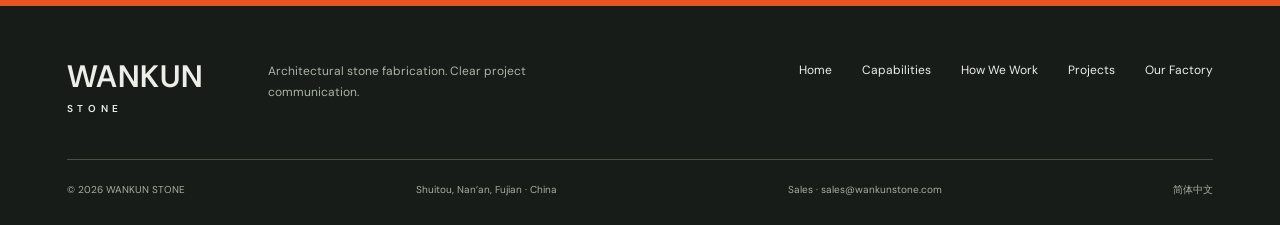
==== commit b87d9a2d: "Improve homepage interior photo clarity and disclose AI enhancement in its expanded view" ====
--- a/index.html
+++ b/index.html
@@ -2,6 +2,6 @@
 your project?</h2><p>Start with the stone, geometry, quantities and required dates. We assess the fabrication scope and production plan against your drawings.</p><a class="text-link" href="/capabilities">Review our capabilities<svg width="20" height="20" viewBox="0 0 24 24" fill="none" stroke="currentColor" stroke-width="1.5" aria-hidden="true"><path d="M4 12h15m-6-6 6 6-6 6"></path></svg></a></div><div class="capability-content"><div class="capability-collage"><button class="photo-button " aria-label="View image: Profiling area"><img src="/assets/capability-profiling.jpg" alt="Profiling area" loading="lazy"/><span class="image-expand"><svg width="20" height="20" viewBox="0 0 24 24" fill="none" stroke="currentColor" stroke-width="1.5" aria-hidden="true"><path d="M6 18 18 6M6 6h12v12"></path></svg></span></button><button class="photo-button " aria-label="View image: Waterjet cutting area"><img src="/assets/capability-waterjet.jpg" alt="Waterjet cutting area" loading="lazy"/><span class="image-expand"><svg width="20" height="20" viewBox="0 0 24 24" fill="none" stroke="currentColor" stroke-width="1.5" aria-hidden="true"><path d="M6 18 18 6M6 6h12v12"></path></svg></span></button></div><div class="capability-rows"><div><span>0<!-- -->1</span><h3>Curved &amp; shaped components</h3><p>Profiling, machining and hand finishing for architectural details.</p></div><div><span>0<!-- -->2</span><h3>Project stonework</h3><p>Flooring, wall finishes and bespoke stone components.</p></div><div><span>0<!-- -->3</span><h3>Quantity &amp; programme review</h3><p>Batch requirements and required dates assessed for each order.</p></div></div></div></section><section class="quality-section section " id="quality"><div class="section-heading"><span class="eyebrow">02 / QUALITY ASSURANCE</span><h2>Know what
 will be checked.</h2><p>Define the requirements before production. Review the material and layout, follow fabrication checks, and see the dry lay before dispatch.</p></div><div class="quality-checks"><article><span class="check-number">0<!-- -->1</span><h3>Before production</h3><p>Confirm drawings, material references, finishes and the inspection criteria for your order.</p></article><article><span class="check-number">0<!-- -->2</span><h3>During fabrication</h3><p>Review agreed inspection records and flag details that need clarification or adjustment.</p></article><article><span class="check-number">0<!-- -->3</span><h3>Before dispatch</h3><p>Check the factory dry lay and piece identification against the agreed layout.</p></article></div><div class="quality-bottom"><p>Acceptance criteria, quality responsibilities and applicable warranty terms are confirmed for each order.</p><a class="text-link" href="/how-we-work#quality">Quality checks &amp; communication<svg width="20" height="20" viewBox="0 0 24 24" fill="none" stroke="currentColor" stroke-width="1.5" aria-hidden="true"><path d="M4 12h15m-6-6 6 6-6 6"></path></svg></a></div></section><section class="work-preview section"><div class="section-heading wide-heading"><div><span class="eyebrow">03 / HOW WE WORK</span><h2>You stay involved.
 We keep you informed.</h2></div><div><p>A single point of contact coordinates the factory and your project team. Relevant drawings, images, progress and checks are shared through agreed project updates.</p><a class="text-link" href="/how-we-work">See the full process<svg width="20" height="20" viewBox="0 0 24 24" fill="none" stroke="currentColor" stroke-width="1.5" aria-hidden="true"><path d="M4 12h15m-6-6 6 6-6 6"></path></svg></a></div></div><div class="work-preview-grid"><figure><button class="photo-button " aria-label="View image: Factory stone layout · company process imagery"><img src="/assets/v2/dry-lay-overview.jpg" alt="Factory stone layout · company process imagery" loading="lazy"/><span class="image-expand"><svg width="20" height="20" viewBox="0 0 24 24" fill="none" stroke="currentColor" stroke-width="1.5" aria-hidden="true"><path d="M6 18 18 6M6 6h12v12"></path></svg></span></button><figcaption>Factory stone layout · company process imagery<small>Digital layout, physical dry lay and numbered pieces support project review.</small></figcaption></figure><ol><li><a href="/how-we-work#process"><span>0<!-- -->1</span><strong>Drawings &amp; scope</strong><svg width="20" height="20" viewBox="0 0 24 24" fill="none" stroke="currentColor" stroke-width="1.5" aria-hidden="true"><path d="M4 12h15m-6-6 6 6-6 6"></path></svg></a></li><li><a href="/how-we-work#process"><span>0<!-- -->2</span><strong>Material &amp; layout</strong><svg width="20" height="20" viewBox="0 0 24 24" fill="none" stroke="currentColor" stroke-width="1.5" aria-hidden="true"><path d="M4 12h15m-6-6 6 6-6 6"></path></svg></a></li><li><a href="/how-we-work#process"><span>0<!-- -->3</span><strong>Production updates</strong><svg width="20" height="20" viewBox="0 0 24 24" fill="none" stroke="currentColor" stroke-width="1.5" aria-hidden="true"><path d="M4 12h15m-6-6 6 6-6 6"></path></svg></a></li><li><a href="/how-we-work#process"><span>0<!-- -->4</span><strong>Inspection &amp; dry lay</strong><svg width="20" height="20" viewBox="0 0 24 24" fill="none" stroke="currentColor" stroke-width="1.5" aria-hidden="true"><path d="M4 12h15m-6-6 6 6-6 6"></path></svg></a></li><li><a href="/how-we-work#process"><span>0<!-- -->5</span><strong>Packing &amp; dispatch</strong><svg width="20" height="20" viewBox="0 0 24 24" fill="none" stroke="currentColor" stroke-width="1.5" aria-hidden="true"><path d="M4 12h15m-6-6 6 6-6 6"></path></svg></a></li><li><a href="/how-we-work#process"><span>0<!-- -->6</span><strong>Project follow-up</strong><svg width="20" height="20" viewBox="0 0 24 24" fill="none" stroke="currentColor" stroke-width="1.5" aria-hidden="true"><path d="M4 12h15m-6-6 6 6-6 6"></path></svg></a></li></ol></div></section><section class="project-feature section"><div class="section-heading wide-heading"><div><span class="eyebrow">04 / PROJECT WORK</span><h2>Look at the work.
-Then look closer.</h2></div><div><p>From stonework in finished spaces to components laid out in the factory. Explore the surfaces, profiles and assembly details for your project.</p><a class="text-link" href="/projects">Explore project work<svg width="20" height="20" viewBox="0 0 24 24" fill="none" stroke="currentColor" stroke-width="1.5" aria-hidden="true"><path d="M4 12h15m-6-6 6 6-6 6"></path></svg></a></div></div><div class="project-feature-grid"><figure><button class="photo-button " aria-label="View image: Interior stonework · Arches &amp; flooring"><img src="/assets/v3/interior-arches.webp" alt="Interior stonework · Arches &amp; flooring" loading="lazy" style="object-position:50% 65%"/><span class="image-expand"><svg width="20" height="20" viewBox="0 0 24 24" fill="none" stroke="currentColor" stroke-width="1.5" aria-hidden="true"><path d="M6 18 18 6M6 6h12v12"></path></svg></span></button><figcaption>Interior stonework · Arches &amp; flooring</figcaption></figure><figure><button class="photo-button " aria-label="View image: Factory dry lay · Columns &amp; arches"><img src="/assets/v3/columns-and-arches.webp" alt="Factory dry lay · Columns &amp; arches" loading="lazy" style="object-position:50% 50%"/><span class="image-expand"><svg width="20" height="20" viewBox="0 0 24 24" fill="none" stroke="currentColor" stroke-width="1.5" aria-hidden="true"><path d="M6 18 18 6M6 6h12v12"></path></svg></span></button><figcaption>Factory dry lay · Columns &amp; arches</figcaption></figure></div></section><section class="factory-strip"><img src="/assets/v2/factory-aerial.jpg" alt="Wankun Stone factory aerial view" loading="lazy"/><div><span class="eyebrow">OUR FACTORY</span><h2>Production in Shuitou.
+Then look closer.</h2></div><div><p>From stonework in finished spaces to components laid out in the factory. Explore the surfaces, profiles and assembly details for your project.</p><a class="text-link" href="/projects">Explore project work<svg width="20" height="20" viewBox="0 0 24 24" fill="none" stroke="currentColor" stroke-width="1.5" aria-hidden="true"><path d="M4 12h15m-6-6 6 6-6 6"></path></svg></a></div></div><div class="project-feature-grid"><figure><button class="photo-button " aria-label="View image: Interior stonework · Arches &amp; flooring · AI-enhanced for clarity"><img src="/assets/v3/interior-arches-clarity.webp" alt="Interior stonework · Arches &amp; flooring · AI-enhanced for clarity" loading="lazy" style="object-position:50% 65%"/><span class="image-expand"><svg width="20" height="20" viewBox="0 0 24 24" fill="none" stroke="currentColor" stroke-width="1.5" aria-hidden="true"><path d="M6 18 18 6M6 6h12v12"></path></svg></span></button><figcaption>Interior stonework · Arches &amp; flooring</figcaption></figure><figure><button class="photo-button " aria-label="View image: Factory dry lay · Columns &amp; arches"><img src="/assets/v3/columns-and-arches.webp" alt="Factory dry lay · Columns &amp; arches" loading="lazy" style="object-position:50% 50%"/><span class="image-expand"><svg width="20" height="20" viewBox="0 0 24 24" fill="none" stroke="currentColor" stroke-width="1.5" aria-hidden="true"><path d="M6 18 18 6M6 6h12v12"></path></svg></span></button><figcaption>Factory dry lay · Columns &amp; arches</figcaption></figure></div></section><section class="factory-strip"><img src="/assets/v2/factory-aerial.jpg" alt="Wankun Stone factory aerial view" loading="lazy"/><div><span class="eyebrow">OUR FACTORY</span><h2>Production in Shuitou.
 A direct project conversation.</h2><p>Wankun Stone Industry Co., Ltd. is based in Shuitou, Nan’an, Fujian. The workshop brings together scanning, bridge cutting, profiling, carving, waterjet cutting, finishing and layout.</p><a class="text-link" href="/about">Meet the factory<svg width="20" height="20" viewBox="0 0 24 24" fill="none" stroke="currentColor" stroke-width="1.5" aria-hidden="true"><path d="M4 12h15m-6-6 6 6-6 6"></path></svg></a></div></section><section class="project-cta section"><div><span class="eyebrow">START WITH YOUR PROJECT</span><h2>Bring the drawings.
-Let’s review the details.</h2></div><div><p>Share your material, quantities, project location and required dates. Our professional project team will follow up and coordinate the next steps with the factory.</p><a class="button button-light" href="/contact">Send project drawings<svg width="20" height="20" viewBox="0 0 24 24" fill="none" stroke="currentColor" stroke-width="1.5" aria-hidden="true"><path d="M6 18 18 6M6 6h12v12"></path></svg></a><span class="contact-byline">Wankun Stone Sales Team<!-- --> · <!-- -->Project Enquiries</span></div></section></main><footer class="site-footer"><div class="footer-top"><a href="/" class="footer-wordmark">WANKUN<span>STONE</span></a><p>Architectural stone fabrication. Clear project communication.</p><div><a href="/">Home</a><a href="/capabilities">Capabilities</a><a href="/how-we-work">How We Work</a><a href="/projects">Projects</a><a href="/about">Our Factory</a></div></div><div class="footer-bottom"><span>© <!-- -->2026<!-- --> WANKUN STONE</span><span>Shuitou, Nan’an, Fujian · China</span><a class="contact-email" href="mailto:sales@wankunstone.com">Sales · sales@wankunstone.com</a><a href="/zh">简体中文</a></div></footer><dialog class="lightbox" aria-label="View image"><button class="lightbox-close" aria-label="Close">×</button></dialog></div><script type="module" src="/assets/index-D9__3QHW.js"></script></body></html>+Let’s review the details.</h2></div><div><p>Share your material, quantities, project location and required dates. Our professional project team will follow up and coordinate the next steps with the factory.</p><a class="button button-light" href="/contact">Send project drawings<svg width="20" height="20" viewBox="0 0 24 24" fill="none" stroke="currentColor" stroke-width="1.5" aria-hidden="true"><path d="M6 18 18 6M6 6h12v12"></path></svg></a><span class="contact-byline">Wankun Stone Sales Team<!-- --> · <!-- -->Project Enquiries</span></div></section></main><footer class="site-footer"><div class="footer-top"><a href="/" class="footer-wordmark">WANKUN<span>STONE</span></a><p>Architectural stone fabrication. Clear project communication.</p><div><a href="/">Home</a><a href="/capabilities">Capabilities</a><a href="/how-we-work">How We Work</a><a href="/projects">Projects</a><a href="/about">Our Factory</a></div></div><div class="footer-bottom"><span>© <!-- -->2026<!-- --> WANKUN STONE</span><span>Shuitou, Nan’an, Fujian · China</span><a class="contact-email" href="mailto:sales@wankunstone.com">Sales · sales@wankunstone.com</a><a href="/zh">简体中文</a></div></footer><dialog class="lightbox" aria-label="View image"><button class="lightbox-close" aria-label="Close">×</button></dialog></div><script type="module" src="/assets/index-Dlltz7V5.js"></script></body></html>
